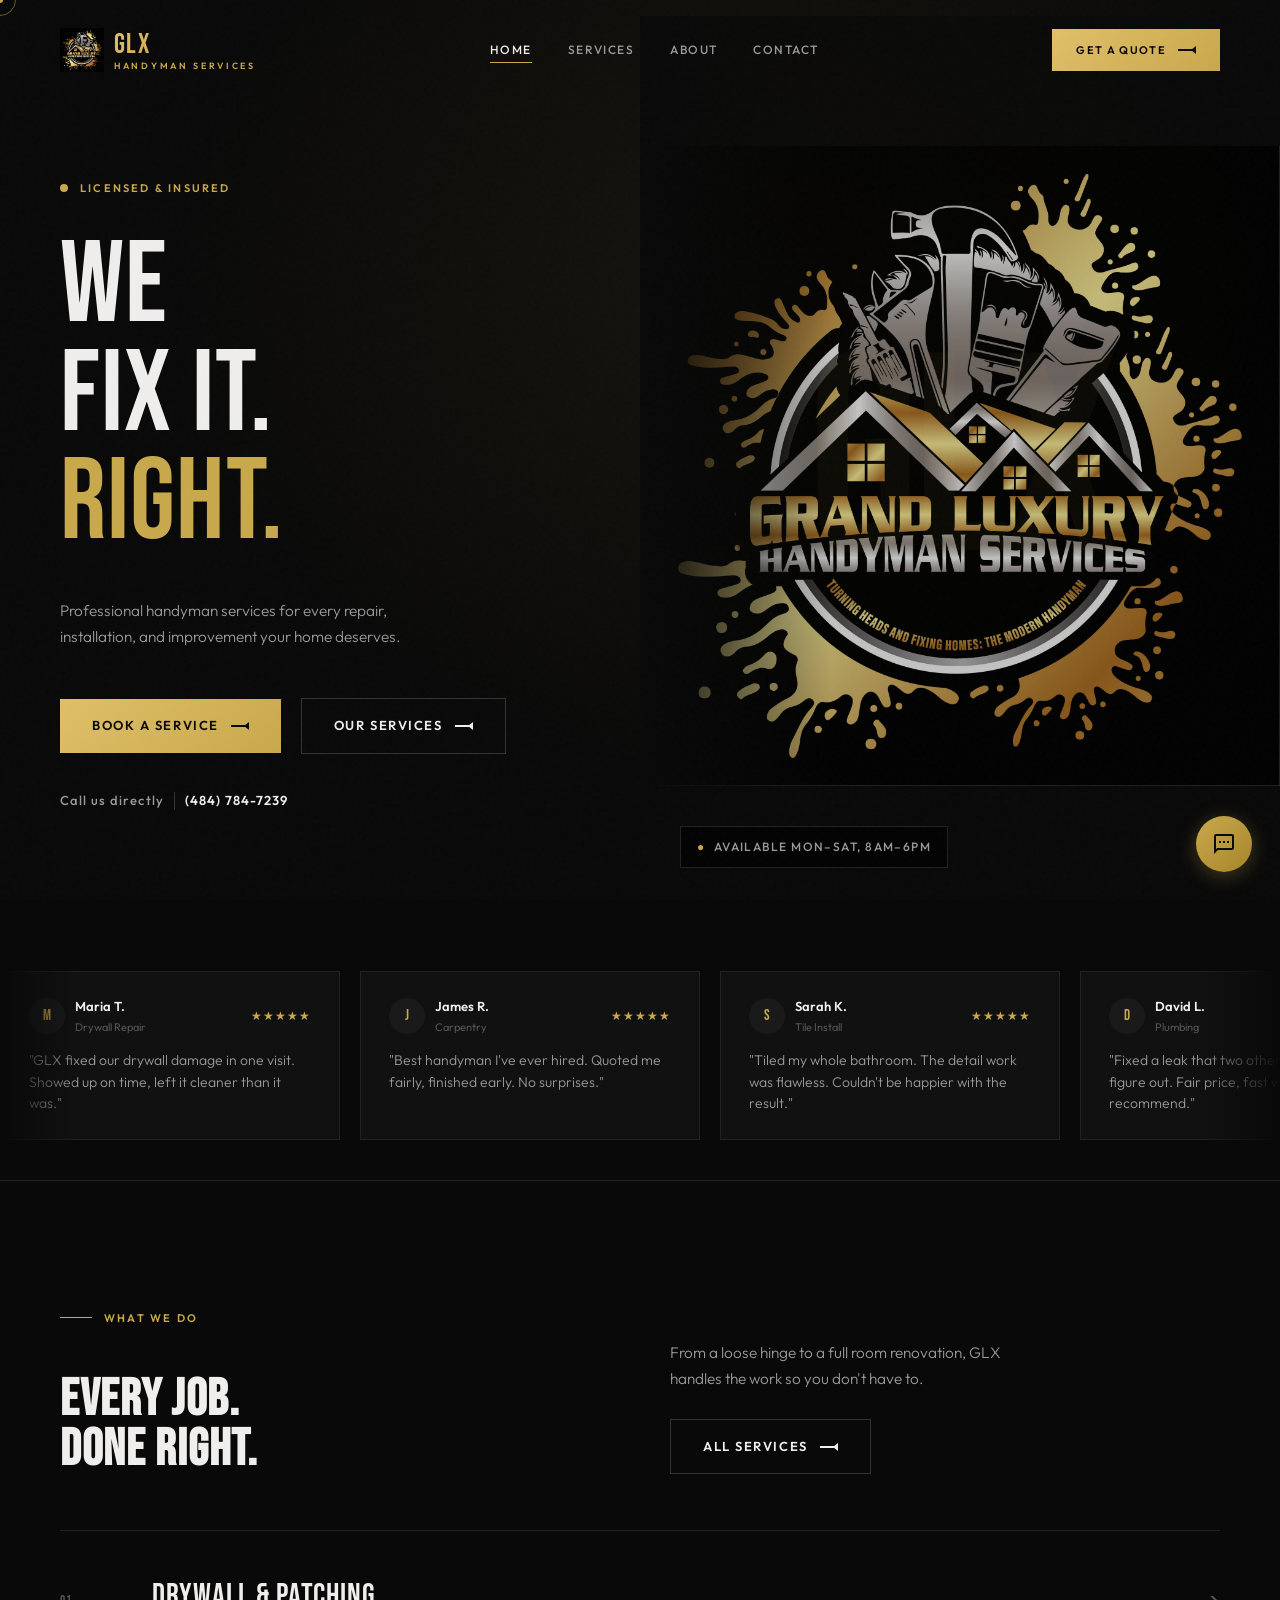
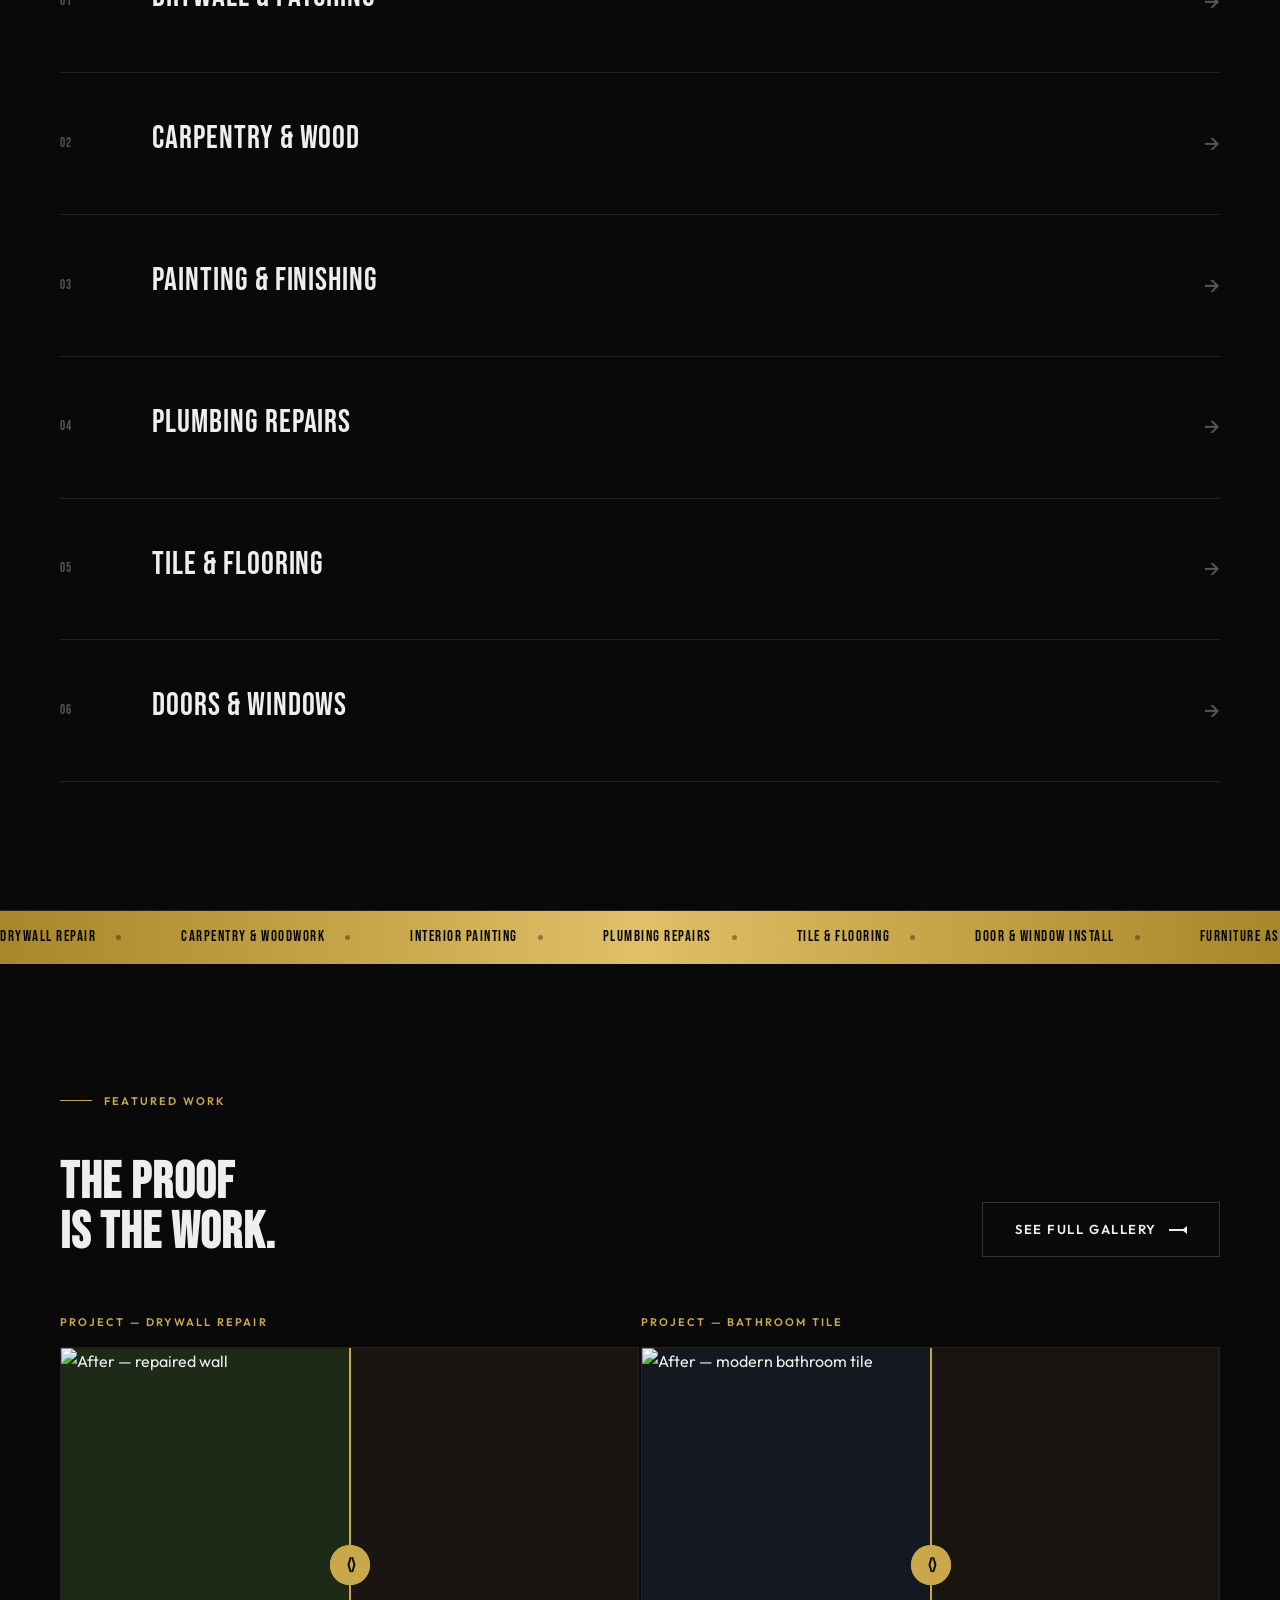
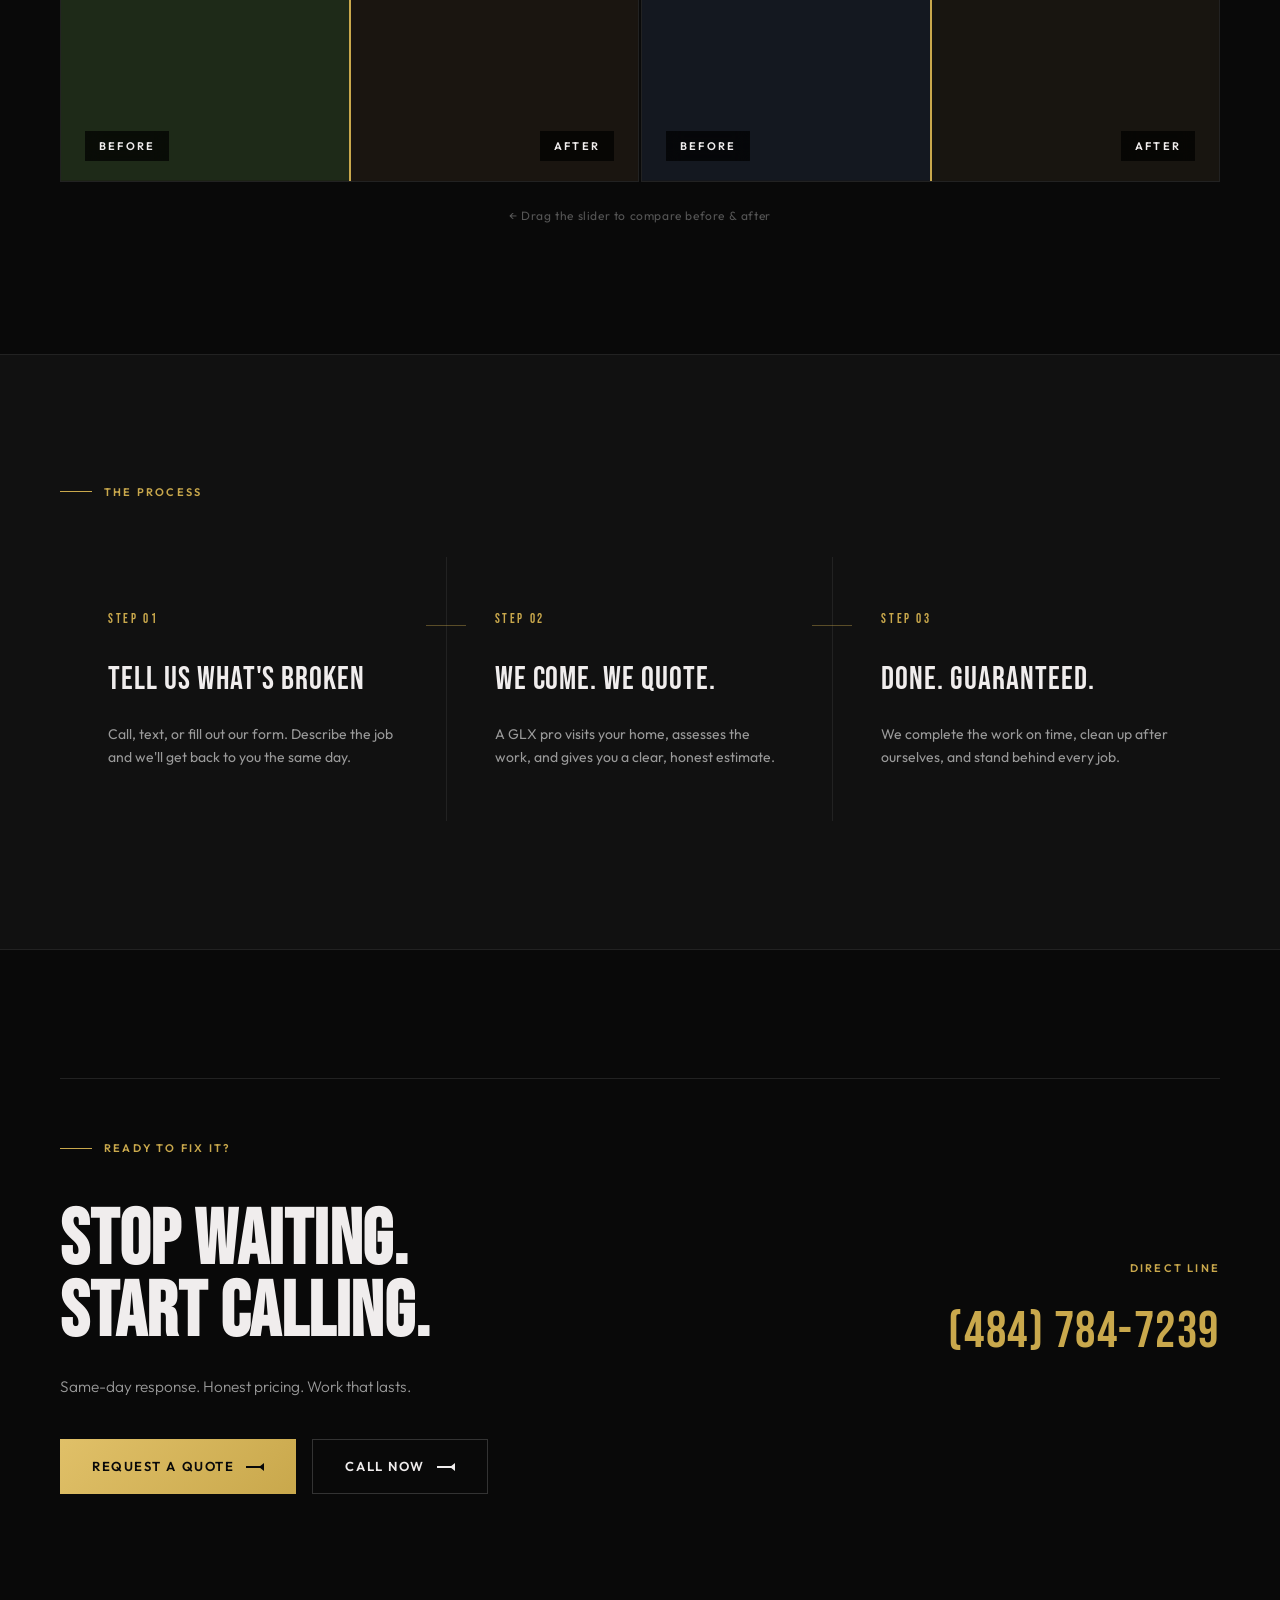
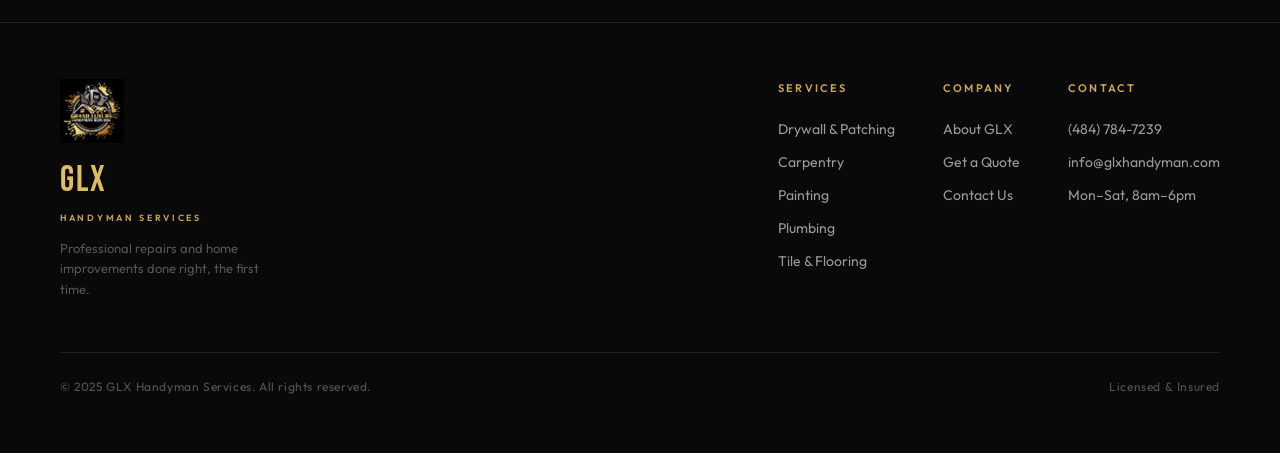
==== index.html @ 7e623fb2 "Initial commit — GLX Handyman website Full static site with homepage, services, about, and contact p" ====
<!DOCTYPE html>
<html lang="en">
<head>
  <meta charset="UTF-8" />
  <meta name="viewport" content="width=device-width, initial-scale=1.0" />
  <title>GLX Handyman — Professional Home Repair Services</title>
  <meta name="description" content="GLX Handyman delivers professional home repair, carpentry, painting, plumbing, and installation services. Trusted, reliable, done right." />
  <link rel="preconnect" href="https://fonts.googleapis.com" />
  <link rel="preconnect" href="https://fonts.gstatic.com" crossorigin />
  <link href="https://fonts.googleapis.com/css2?family=Bebas+Neue&family=Outfit:wght@300;400;500;600&display=swap" rel="stylesheet" />
  <link rel="stylesheet" href="css/styles.css" />

  <style>
    /* ── Hero ─────────────────────────────────────────────── */
    .hero {
      min-height: 100vh;
      display: grid;
      grid-template-columns: 1fr 1fr;
      align-items: center;
      position: relative;
      overflow: hidden;
    }
    .hero::before {
      content: '';
      position: absolute;
      inset: 0;
      background: radial-gradient(ellipse at 60% 30%, rgba(201,168,76,0.07) 0%, transparent 55%);
      pointer-events: none;
    }
    .hero-content {
      padding: clamp(120px, 14vw, 180px) clamp(20px, 5vw, 60px) clamp(80px, 10vw, 120px);
      position: relative;
      z-index: 2;
    }
    .hero-eyebrow {
      display: flex;
      align-items: center;
      gap: 12px;
      margin-bottom: 36px;
      opacity: 0;
      animation: fadeUp 0.7s var(--ease-out) 0.9s forwards;
    }
    .hero-eyebrow-dot {
      width: 8px;
      height: 8px;
      background: var(--accent);
      border-radius: 50%;
      animation: pulse 2s ease infinite;
    }
    @keyframes pulse {
      0%, 100% { box-shadow: 0 0 0 0 rgba(201,168,76,0.45); }
      50% { box-shadow: 0 0 0 8px rgba(201,168,76,0); }
    }
    .hero-headline {
      overflow: hidden;
      margin-bottom: 0;
    }
    .hero-line {
      display: block;
      transform: translateY(100%);
      opacity: 0;
      animation: slideUp 0.8s var(--ease-out) forwards;
    }
    .hero-line:nth-child(1) { animation-delay: 0.3s; }
    .hero-line:nth-child(2) { animation-delay: 0.5s; }
    .hero-line:nth-child(3) { animation-delay: 0.65s; color: var(--accent); }
    @keyframes slideUp {
      to { transform: translateY(0); opacity: 1; }
    }
    .hero-sub {
      margin-top: 40px;
      font-size: clamp(15px, 1.2vw, 18px);
      font-weight: 300;
      color: var(--text-dim);
      max-width: 400px;
      line-height: 1.7;
      opacity: 0;
      animation: fadeUp 0.7s var(--ease-out) 1.0s forwards;
    }
    .hero-actions {
      display: flex;
      align-items: center;
      gap: 20px;
      margin-top: 48px;
      flex-wrap: wrap;
      opacity: 0;
      animation: fadeUp 0.7s var(--ease-out) 1.15s forwards;
    }
    .hero-phone {
      display: flex;
      align-items: center;
      gap: 10px;
      font-size: 13px;
      font-weight: 500;
      letter-spacing: 0.08em;
      color: var(--text-dim);
      margin-top: 36px;
      opacity: 0;
      animation: fadeUp 0.7s var(--ease-out) 1.3s forwards;
    }
    .hero-phone-dot {
      width: 1px;
      height: 18px;
      background: var(--border-light);
    }
    .hero-phone a {
      color: var(--text);
      font-weight: 600;
      transition: color var(--dur);
    }
    .hero-phone a:hover { color: var(--accent); }

    .hero-visual {
      height: 100vh;
      position: relative;
      overflow: hidden;
    }
    .hero-visual-bg {
      position: absolute;
      inset: 0;
      background: var(--surface);
    }
    /* Replace this with actual hero image */
    .hero-img-placeholder {
      width: 100%;
      height: 100%;
      background: linear-gradient(160deg, var(--surface) 0%, #1e1a17 100%);
      display: flex;
      align-items: flex-end;
      justify-content: flex-start;
      padding: 48px;
    }
    .hero-img {
      width: 100%;
      height: 100%;
      object-fit: cover;
      opacity: 0.75;
    }
    .hero-visual-overlay {
      position: absolute;
      inset: 0;
      background: linear-gradient(to right, var(--black) 0%, transparent 30%);
      pointer-events: none;
    }
    .hero-visual-caption {
      position: absolute;
      bottom: 48px;
      left: 40px;
      right: 40px;
      opacity: 0;
      animation: fadeUp 0.7s var(--ease-out) 1.4s forwards;
    }
    .hero-visual-tag {
      display: inline-flex;
      align-items: center;
      gap: 8px;
      background: rgba(0,0,0,0.6);
      backdrop-filter: blur(12px);
      border: 1px solid var(--border);
      padding: 10px 16px;
      font-size: 12px;
      font-weight: 500;
      letter-spacing: 0.12em;
      text-transform: uppercase;
      color: var(--text-dim);
    }
    .hero-big-num {
      position: absolute;
      top: 50%;
      left: 50%;
      transform: translate(-50%, -50%);
      font-family: var(--font-display);
      font-size: clamp(180px, 22vw, 320px);
      color: rgba(201,168,76,0.04);
      letter-spacing: -0.02em;
      pointer-events: none;
      white-space: nowrap;
    }

    @keyframes fadeUp {
      from { opacity: 0; transform: translateY(16px); }
      to   { opacity: 1; transform: translateY(0); }
    }

    /* ── Featured Work Section ────────────────────────────── */
    .featured-work {
      padding: var(--section-pad) 0;
      border-bottom: 1px solid var(--border);
    }
    .featured-header {
      display: grid;
      grid-template-columns: 1fr auto;
      align-items: end;
      margin-bottom: 56px;
    }
    .ba-wrapper {
      display: grid;
      grid-template-columns: 1fr 1fr;
      gap: 2px;
    }
    .ba-container {
      position: relative;
    }
    .ba-slider {
      width: 100%;
      aspect-ratio: 4/3;
      position: relative;
    }
    .ba-before, .ba-after {
      position: absolute;
      inset: 0;
      background-size: cover;
      background-position: center;
    }
    /* Placeholder colors for before/after */
    .ba-before { background-color: #1a1510; }
    .ba-after  { background-color: #1e2018; }
    .ba-before-img, .ba-after-img {
      width: 100%; height: 100%;
      object-fit: cover;
    }

    /* ── Services Preview ─────────────────────────────────── */
    .services-preview {
      padding: var(--section-pad) 0;
      border-bottom: 1px solid var(--border);
    }
    .services-header {
      display: grid;
      grid-template-columns: 1fr 1fr;
      gap: 60px;
      align-items: end;
      margin-bottom: 56px;
    }
    .service-desc {
      max-height: 0;
      overflow: hidden;
      opacity: 0;
      transition: max-height 0.4s var(--ease), opacity 0.3s var(--ease);
      font-size: 13px;
      color: var(--text-muted);
      line-height: 1.6;
      padding-top: 8px;
    }

    /* ── Testimonials ─────────────────────────────────────── */
    .testimonials {
      padding: var(--section-pad) 0;
      border-bottom: 1px solid var(--border);
    }
    .testimonials-grid {
      display: grid;
      grid-template-columns: repeat(3, 1fr);
      gap: 2px;
    }

    /* ── CTA Band ─────────────────────────────────────────── */
    .cta-section {
      padding: var(--section-pad) 0;
    }
    .cta-inner {
      display: grid;
      grid-template-columns: 1fr auto;
      align-items: center;
      gap: 60px;
    }
    .cta-phone {
      font-family: var(--font-display);
      font-size: clamp(28px, 4vw, 52px);
      color: var(--accent);
      letter-spacing: 0.03em;
      transition: color var(--dur);
    }
    .cta-phone:hover { color: var(--text); }

    /* ── How It Works ─────────────────────────────────────── */
    .how-it-works {
      padding: var(--section-pad) 0;
      border-bottom: 1px solid var(--border);
      background: var(--surface);
    }
    .hiw-grid {
      display: grid;
      grid-template-columns: repeat(3, 1fr);
      gap: 0;
    }
    .hiw-step {
      padding: 52px 48px;
      border-right: 1px solid var(--border);
      position: relative;
    }
    .hiw-step:last-child { border-right: none; }
    .hiw-num {
      font-family: var(--font-display);
      font-size: 13px;
      letter-spacing: 0.2em;
      color: var(--accent);
      margin-bottom: 24px;
    }
    .hiw-title {
      font-family: var(--font-display);
      font-size: clamp(22px, 2.5vw, 32px);
      color: var(--text);
      letter-spacing: 0.03em;
      margin-bottom: 16px;
    }
    .hiw-text {
      font-size: 14px;
      color: var(--text-dim);
      line-height: 1.65;
    }
    .hiw-connector {
      position: absolute;
      top: 68px;
      right: -20px;
      width: 40px;
      height: 1px;
      background: var(--accent);
      opacity: 0.4;
      z-index: 2;
    }
    .hiw-step:last-child .hiw-connector { display: none; }

    @media (max-width: 1024px) {
      .hero { grid-template-columns: 1fr; min-height: auto; }
      .hero-visual { height: 50vw; min-height: 300px; }
      .hero-content { padding-bottom: 60px; }
      .ba-wrapper { grid-template-columns: 1fr; }
      .services-header { grid-template-columns: 1fr; gap: 24px; }
      .testimonials-grid { grid-template-columns: 1fr; }
      .cta-inner { grid-template-columns: 1fr; gap: 32px; }
      .hiw-grid { grid-template-columns: 1fr; }
      .hiw-step { border-right: none; border-bottom: 1px solid var(--border); }
      .hiw-step:last-child { border-bottom: none; }
      .hiw-connector { display: none; }
      .featured-header { grid-template-columns: 1fr; gap: 24px; }
    }

    @media (max-width: 768px) {
      /* ── Mobile Hero — Full Redesign ── */
      .hero {
        grid-template-columns: 1fr;
        min-height: 100vh;
        min-height: 100svh;
        position: relative;
      }
      .hero-visual {
        position: absolute;
        inset: 0;
        height: 100%;
        z-index: 0;
        opacity: 0.15;
      }
      .hero-visual-overlay {
        background: linear-gradient(to bottom, rgba(9,9,9,0.6) 0%, rgba(9,9,9,0.85) 60%, var(--black) 100%);
      }
      .hero-visual-caption { display: none; }
      .hero-big-num { display: none; }

      .hero-content {
        position: relative;
        z-index: 2;
        padding: 100px 24px 48px;
        display: flex;
        flex-direction: column;
        justify-content: center;
        min-height: 100vh;
        min-height: 100svh;
        text-align: center;
        align-items: center;
      }
      .hero-eyebrow { justify-content: center; margin-bottom: 24px; }
      .hero-headline { margin-bottom: 0; text-align: center; }
      .hero-line {
        display: block;
        text-align: center;
      }
      .hero-sub {
        margin-top: 24px;
        text-align: center;
        max-width: 320px;
        font-size: 15px;
        line-height: 1.65;
      }
      .hero-actions {
        margin-top: 32px;
        justify-content: center;
        gap: 12px;
      }
      .hero-actions .btn {
        padding: 14px 28px;
        font-size: 12px;
      }
      .hero-phone {
        margin-top: 24px;
        justify-content: center;
        font-size: 12px;
      }

      /* ── Mobile Hero Logo Badge ── */
      .mobile-hero-logo {
        display: block;
        width: 80px;
        height: 80px;
        object-fit: contain;
        border-radius: 16px;
        margin-bottom: 28px;
        opacity: 0;
        animation: mobileScaleIn 0.6s var(--ease-out) 0.2s forwards, floatBadge 4s ease-in-out 1.5s infinite;
        box-shadow: 0 8px 32px rgba(201,168,76,0.2);
        border: 1px solid rgba(201,168,76,0.15);
      }

      /* ── Mobile Scroll Indicator ── */
      .mobile-scroll-hint {
        display: flex;
        flex-direction: column;
        align-items: center;
        gap: 8px;
        margin-top: auto;
        padding-top: 32px;
        opacity: 0;
        animation: mobileFadeIn 0.8s var(--ease-out) 2s forwards;
      }
      .mobile-scroll-hint span {
        font-size: 9px;
        letter-spacing: 0.2em;
        text-transform: uppercase;
        color: var(--text-muted);
      }
      .mobile-scroll-arrow {
        width: 1px;
        height: 24px;
        background: linear-gradient(to bottom, var(--accent), transparent);
        animation: scrollPulse 2s ease-in-out infinite;
      }
      @keyframes scrollPulse {
        0%, 100% { opacity: 0.4; transform: scaleY(1); }
        50%      { opacity: 1; transform: scaleY(1.3); }
      }

      /* ── Ticker ── */
      .ticker-wrap { padding: 10px 0; }
      .ticker-item { font-size: 12px; padding-right: 32px; }

      /* ── Services Preview ── */
      .services-header { gap: 16px; }

      /* ── How It Works ── */
      .hiw-step { padding: 32px 24px; }
      .hiw-title { font-size: clamp(20px, 5vw, 26px); }
      .hiw-text { font-size: 13px; }

      /* ── Before/After ── */
      .ba-wrapper { gap: 20px; }
      .ba-label { font-size: 9px; padding: 4px 10px; }

      /* ── Testimonials ── */
      .testimonials-grid { gap: 12px; }

      /* ── CTA ── */
      .cta-phone { font-size: clamp(24px, 6vw, 36px); }

      /* ── Featured Header ── */
      .featured-header { gap: 16px; margin-bottom: 32px; }
    }

    @media (max-width: 480px) {
      .hero-content { padding: 90px 20px 40px; }
      .hero-actions {
        flex-direction: column;
        width: 100%;
        max-width: 280px;
      }
      .hero-actions .btn { width: 100%; justify-content: center; }
    }

    /* ── Testimonial Carousel ──────────────────────────────── */
    .testi-carousel {
      padding: 40px 0;
      border-bottom: 1px solid var(--border);
      overflow: hidden;
      position: relative;
    }
    .testi-carousel::before,
    .testi-carousel::after {
      content: '';
      position: absolute;
      top: 0;
      bottom: 0;
      width: 80px;
      z-index: 2;
      pointer-events: none;
    }
    .testi-carousel::before {
      left: 0;
      background: linear-gradient(to right, var(--black), transparent);
    }
    .testi-carousel::after {
      right: 0;
      background: linear-gradient(to left, var(--black), transparent);
    }
    .testi-track {
      display: flex;
      gap: 20px;
      animation: scrollCarousel 35s linear infinite;
      width: max-content;
    }
    .testi-track:hover { animation-play-state: paused; }
    .testi-card {
      flex-shrink: 0;
      width: 340px;
      padding: 24px 28px;
      border: 1px solid var(--border);
      background: var(--surface);
      display: flex;
      flex-direction: column;
      gap: 14px;
      transition: border-color 0.3s;
    }
    .testi-card:hover { border-color: var(--accent); }
    .testi-card-top {
      display: flex;
      align-items: center;
      justify-content: space-between;
    }
    .testi-card-author {
      display: flex;
      align-items: center;
      gap: 10px;
    }
    .testi-card-avatar {
      width: 36px;
      height: 36px;
      border-radius: 50%;
      background: var(--surface-2);
      display: flex;
      align-items: center;
      justify-content: center;
      font-family: var(--font-display);
      font-size: 15px;
      color: var(--accent);
      flex-shrink: 0;
    }
    .testi-card-name {
      font-weight: 600;
      font-size: 13px;
      color: var(--text);
    }
    .testi-card-meta {
      font-size: 11px;
      color: var(--text-muted);
    }
    .testi-card-stars {
      color: var(--accent);
      font-size: 12px;
      letter-spacing: 1px;
    }
    .testi-card-quote {
      font-size: 14px;
      line-height: 1.55;
      color: var(--text-dim);
      font-weight: 300;
    }
    @keyframes scrollCarousel {
      from { transform: translateX(0); }
      to   { transform: translateX(-50%); }
    }

    @media (max-width: 768px) {
      .testi-carousel { padding: 28px 0; }
      .testi-card { width: 280px; padding: 20px; }
      .testi-carousel::before, .testi-carousel::after { width: 40px; }
    }

    /* Hide mobile-only elements on desktop */
    .mobile-hero-logo { display: none; }
    .mobile-scroll-hint { display: none; }
  </style>
</head>
<body>
  <div class="page-veil"></div>
  <div class="cursor-dot"></div>
  <div class="cursor-ring"></div>

  <!-- ── Navigation ──────────────────────────────────────────── -->
  <nav class="nav">
    <div class="container">
      <div class="nav-inner">
        <a href="index.html" class="nav-logo">
          <img src="images/Grand%20Luxury%20Handyman%20Services%20logos-01.JPG" alt="GLX Logo" class="nav-logo-img" />
          <div class="nav-logo-text">
            <span class="nav-logo-main">GLX</span>
            <span class="nav-logo-sub">Handyman Services</span>
          </div>
        </a>
        <div class="nav-links">
          <a href="index.html" class="nav-link">Home</a>
          <a href="services.html" class="nav-link">Services</a>
          <a href="about.html" class="nav-link">About</a>
          <a href="contact.html" class="nav-link">Contact</a>
        </div>
        <a href="contact.html" class="btn btn-primary nav-cta">
          <span>Get a Quote</span>
          <span class="btn-icon"></span>
        </a>
        <button class="nav-mobile-toggle" aria-label="Menu">
          <span></span><span></span><span></span>
        </button>
      </div>
    </div>
  </nav>

  <!-- Mobile Menu -->
  <div class="nav-mobile-menu">
    <a href="index.html" class="nav-link">Home</a>
    <a href="services.html" class="nav-link">Services</a>
    <a href="about.html" class="nav-link">About</a>
    <a href="contact.html" class="nav-link">Contact</a>
    <a href="contact.html" class="btn btn-primary" style="margin-top:20px">Get a Quote</a>
  </div>

  <!-- ── Hero ────────────────────────────────────────────────── -->
  <section class="hero">
    <div class="hero-content">
      <img src="images/Grand%20Luxury%20Handyman%20Services%20logos-01.JPG" alt="GLX Logo" class="mobile-hero-logo" />

      <div class="hero-eyebrow">
        <div class="hero-eyebrow-dot"></div>
        <span class="label">Licensed &amp; Insured</span>
      </div>

      <div class="hero-headline display-xl">
        <span class="hero-line">WE</span>
        <span class="hero-line">FIX IT.</span>
        <span class="hero-line">RIGHT.</span>
      </div>

      <p class="hero-sub">
        Professional handyman services for every repair, installation, and improvement your home deserves.
      </p>

      <div class="hero-actions">
        <a href="contact.html" class="btn btn-primary">
          <span>Book a Service</span>
          <span class="btn-icon"></span>
        </a>
        <a href="services.html" class="btn btn-outline">
          <span>Our Services</span>
          <span class="btn-icon"></span>
        </a>
      </div>

      <div class="hero-phone">
        <span>Call us directly</span>
        <span class="hero-phone-dot"></span>
        <a href="tel:+14847847239">(484) 784-7239</a>
      </div>

      <div class="mobile-scroll-hint">
        <span>Scroll</span>
        <div class="mobile-scroll-arrow"></div>
      </div>
    </div>

    <div class="hero-visual">
      <img src="images/Grand%20Luxury%20Handyman%20Services%20logos-01.JPG" alt="Grand Luxury Handyman Services" class="hero-img" style="object-fit: contain; object-position: center; background: var(--black);" />
      <div class="hero-visual-overlay"></div>
      <div class="hero-big-num">GLX</div>
      <div class="hero-visual-caption">
        <div class="hero-visual-tag">
          <span style="color:var(--accent);">●</span>
          Available Mon–Sat, 8am–6pm
        </div>
      </div>
    </div>
  </section>

  <!-- ── Testimonial Carousel ──────────────────────────────────── -->
  <section class="testi-carousel">
    <div class="testi-track" id="testiTrack">
      <div class="testi-card">
        <div class="testi-card-top">
          <div class="testi-card-author">
            <div class="testi-card-avatar">M</div>
            <div>
              <div class="testi-card-name">Maria T.</div>
              <div class="testi-card-meta">Drywall Repair</div>
            </div>
          </div>
          <div class="testi-card-stars">★★★★★</div>
        </div>
        <p class="testi-card-quote">"GLX fixed our drywall damage in one visit. Showed up on time, left it cleaner than it was."</p>
      </div>
      <div class="testi-card">
        <div class="testi-card-top">
          <div class="testi-card-author">
            <div class="testi-card-avatar">J</div>
            <div>
              <div class="testi-card-name">James R.</div>
              <div class="testi-card-meta">Carpentry</div>
            </div>
          </div>
          <div class="testi-card-stars">★★★★★</div>
        </div>
        <p class="testi-card-quote">"Best handyman I've ever hired. Quoted me fairly, finished early. No surprises."</p>
      </div>
      <div class="testi-card">
        <div class="testi-card-top">
          <div class="testi-card-author">
            <div class="testi-card-avatar">S</div>
            <div>
              <div class="testi-card-name">Sarah K.</div>
              <div class="testi-card-meta">Tile Install</div>
            </div>
          </div>
          <div class="testi-card-stars">★★★★★</div>
        </div>
        <p class="testi-card-quote">"Tiled my whole bathroom. The detail work was flawless. Couldn't be happier with the result."</p>
      </div>
      <div class="testi-card">
        <div class="testi-card-top">
          <div class="testi-card-author">
            <div class="testi-card-avatar">D</div>
            <div>
              <div class="testi-card-name">David L.</div>
              <div class="testi-card-meta">Plumbing</div>
            </div>
          </div>
          <div class="testi-card-stars">★★★★★</div>
        </div>
        <p class="testi-card-quote">"Fixed a leak that two other guys couldn't figure out. Fair price, fast work. Highly recommend."</p>
      </div>
      <div class="testi-card">
        <div class="testi-card-top">
          <div class="testi-card-author">
            <div class="testi-card-avatar">R</div>
            <div>
              <div class="testi-card-name">Rachel W.</div>
              <div class="testi-card-meta">Painting</div>
            </div>
          </div>
          <div class="testi-card-stars">★★★★★</div>
        </div>
        <p class="testi-card-quote">"They painted three rooms in a day. Clean lines, no mess, and the color matching was perfect."</p>
      </div>
      <div class="testi-card">
        <div class="testi-card-top">
          <div class="testi-card-author">
            <div class="testi-card-avatar">K</div>
            <div>
              <div class="testi-card-name">Kevin P.</div>
              <div class="testi-card-meta">Door Install</div>
            </div>
          </div>
          <div class="testi-card-stars">★★★★★</div>
        </div>
        <p class="testi-card-quote">"Replaced all the interior doors in our home. Professional, clean, and done ahead of schedule."</p>
      </div>
    </div>
  </section>

  <!-- ── Services Preview ─────────────────────────────────────── -->
  <section class="services-preview">
    <div class="container">
      <div class="services-header">
        <div class="reveal">
          <div class="section-label">
            <span class="label">What We Do</span>
          </div>
          <h2 class="display-md">Every Job.<br>Done Right.</h2>
        </div>
        <div class="reveal reveal-delay-2">
          <p class="body-md" style="max-width: 360px;">
            From a loose hinge to a full room renovation, GLX handles the work so you don't have to.
          </p>
          <a href="services.html" class="btn btn-outline" style="margin-top: 28px;">
            <span>All Services</span>
            <span class="btn-icon"></span>
          </a>
        </div>
      </div>

      <!-- Service List -->
      <div class="reveal">
        <div class="divider"></div>
        <div class="service-item" data-cursor data-href="services.html#drywall">
          <span class="service-num">01</span>
          <div>
            <div class="service-title">Drywall &amp; Patching</div>
            <div class="service-desc">Holes, cracks, water damage, texture matching — any size, any wall.</div>
          </div>
          <span class="service-arrow">→</span>
        </div>
        <div class="service-item" data-cursor data-href="services.html#carpentry">
          <span class="service-num">02</span>
          <div>
            <div class="service-title">Carpentry &amp; Wood</div>
            <div class="service-desc">Trim, baseboards, shelving, cabinetry, decks, and custom built-ins.</div>
          </div>
          <span class="service-arrow">→</span>
        </div>
        <div class="service-item" data-cursor data-href="services.html#painting">
          <span class="service-num">03</span>
          <div>
            <div class="service-title">Painting &amp; Finishing</div>
            <div class="service-desc">Interior and exterior. Walls, ceilings, trim — clean lines, no mess.</div>
          </div>
          <span class="service-arrow">→</span>
        </div>
        <div class="service-item" data-cursor data-href="services.html#plumbing">
          <span class="service-num">04</span>
          <div>
            <div class="service-title">Plumbing Repairs</div>
            <div class="service-desc">Leaks, fixture replacement, faucets, toilets, and shutoffs.</div>
          </div>
          <span class="service-arrow">→</span>
        </div>
        <div class="service-item" data-cursor data-href="services.html#tile">
          <span class="service-num">05</span>
          <div>
            <div class="service-title">Tile &amp; Flooring</div>
            <div class="service-desc">Bathroom tile, backsplashes, floor repairs, grout, and sealing.</div>
          </div>
          <span class="service-arrow">→</span>
        </div>
        <div class="service-item" data-cursor data-href="services.html#doors">
          <span class="service-num">06</span>
          <div>
            <div class="service-title">Doors &amp; Windows</div>
            <div class="service-desc">Install, replace, adjust, or repair — inside or out.</div>
          </div>
          <span class="service-arrow">→</span>
        </div>
      </div>
    </div>
  </section>

  <!-- ── Ticker ───────────────────────────────────────────────── -->
  <div class="ticker-wrap">
    <div class="ticker-track">
      <div class="ticker-item">Drywall Repair <span class="ticker-dot"></span></div>
      <div class="ticker-item">Carpentry &amp; Woodwork <span class="ticker-dot"></span></div>
      <div class="ticker-item">Interior Painting <span class="ticker-dot"></span></div>
      <div class="ticker-item">Plumbing Repairs <span class="ticker-dot"></span></div>
      <div class="ticker-item">Tile &amp; Flooring <span class="ticker-dot"></span></div>
      <div class="ticker-item">Door &amp; Window Install <span class="ticker-dot"></span></div>
      <div class="ticker-item">Furniture Assembly <span class="ticker-dot"></span></div>
      <div class="ticker-item">General Maintenance <span class="ticker-dot"></span></div>
    </div>
  </div>

  <!-- ── Before/After Work ────────────────────────────────────── -->
  <section class="featured-work">
    <div class="container">
      <div class="featured-header">
        <div class="reveal">
          <div class="section-label">
            <span class="label">Featured Work</span>
          </div>
          <h2 class="display-md">The Proof<br>Is the Work.</h2>
        </div>
        <div class="reveal reveal-delay-2">
          <a href="services.html" class="btn btn-outline">
            <span>See Full Gallery</span>
            <span class="btn-icon"></span>
          </a>
        </div>
      </div>

      <div class="ba-wrapper reveal">
        <!-- Before/After Slider 1 -->
        <div class="ba-container">
          <p class="label" style="margin-bottom: 16px;">Project — Drywall Repair</p>
          <div class="ba-slider" style="aspect-ratio: 4/3;">
            <!-- REPLACE: Set background-image on .ba-before and .ba-after to your real before/after photos -->
            <div class="ba-before" style="background:#1a1510;">
              <img class="ba-before-img" src="https://images.unsplash.com/photo-1523413363574-c30aa1c2a516?auto=format&fit=crop&w=800&q=80" alt="Before — damaged drywall" />
            </div>
            <div class="ba-after" style="background:#1e2a18;">
              <img class="ba-after-img" src="https://images.unsplash.com/photo-1560448204-e02f11c3d0e2?auto=format&fit=crop&w=800&q=80" alt="After — repaired wall" />
            </div>
            <div class="ba-handle">
              <div style="position:absolute;top:50%;left:50%;transform:translate(-50%,-50%);width:40px;height:40px;background:var(--accent);border-radius:50%;display:flex;align-items:center;justify-content:center;">
                <span style="color:var(--black);font-size:16px;font-weight:600;letter-spacing:-2px;">⟨⟩</span>
              </div>
            </div>
            <div class="ba-labels">
              <span class="ba-label">Before</span>
              <span class="ba-label">After</span>
            </div>
          </div>
        </div>

        <!-- Before/After Slider 2 -->
        <div class="ba-container">
          <p class="label" style="margin-bottom: 16px;">Project — Bathroom Tile</p>
          <div class="ba-slider" style="aspect-ratio: 4/3;">
            <div class="ba-before" style="background:#181510;">
              <img class="ba-before-img" src="https://images.unsplash.com/photo-1552321554-5fefe8c9ef14?auto=format&fit=crop&w=800&q=80" alt="Before — old bathroom tile" />
            </div>
            <div class="ba-after" style="background:#141820;">
              <img class="ba-after-img" src="https://images.unsplash.com/photo-1620626011761-996317b8d101?auto=format&fit=crop&w=800&q=80" alt="After — modern bathroom tile" />
            </div>
            <div class="ba-handle">
              <div style="position:absolute;top:50%;left:50%;transform:translate(-50%,-50%);width:40px;height:40px;background:var(--accent);border-radius:50%;display:flex;align-items:center;justify-content:center;">
                <span style="color:var(--black);font-size:16px;font-weight:600;letter-spacing:-2px;">⟨⟩</span>
              </div>
            </div>
            <div class="ba-labels">
              <span class="ba-label">Before</span>
              <span class="ba-label">After</span>
            </div>
          </div>
        </div>
      </div>

      <p style="font-size:12px; color:var(--text-muted); text-align:center; margin-top:24px; letter-spacing:0.05em;">
        ← Drag the slider to compare before &amp; after
      </p>
    </div>
  </section>

  <!-- ── How It Works ─────────────────────────────────────────── -->
  <section class="how-it-works">
    <div class="container">
      <div class="section-label reveal" style="margin-bottom: 56px;">
        <span class="label">The Process</span>
      </div>
      <div class="hiw-grid">
        <div class="hiw-step reveal">
          <div class="hiw-num">STEP 01</div>
          <div class="hiw-title">Tell Us What's Broken</div>
          <p class="hiw-text">Call, text, or fill out our form. Describe the job and we'll get back to you the same day.</p>
          <div class="hiw-connector"></div>
        </div>
        <div class="hiw-step reveal reveal-delay-2">
          <div class="hiw-num">STEP 02</div>
          <div class="hiw-title">We Come. We Quote.</div>
          <p class="hiw-text">A GLX pro visits your home, assesses the work, and gives you a clear, honest estimate.</p>
          <div class="hiw-connector"></div>
        </div>
        <div class="hiw-step reveal reveal-delay-4">
          <div class="hiw-num">STEP 03</div>
          <div class="hiw-title">Done. Guaranteed.</div>
          <p class="hiw-text">We complete the work on time, clean up after ourselves, and stand behind every job.</p>
        </div>
      </div>
    </div>
  </section>

  <!-- ── CTA ──────────────────────────────────────────────────── -->
  <section class="cta-section">
    <div class="container">
      <div class="divider" style="margin-bottom: 60px;"></div>
      <div class="cta-inner">
        <div class="reveal">
          <div class="section-label">
            <span class="label">Ready to Fix It?</span>
          </div>
          <h2 class="display-lg" style="max-width: 600px;">Stop Waiting.<br>Start Calling.</h2>
          <p class="body-md" style="margin-top: 24px; max-width: 400px;">
            Same-day response. Honest pricing. Work that lasts.
          </p>
          <div style="display:flex; gap:16px; margin-top:40px; flex-wrap:wrap;">
            <a href="contact.html" class="btn btn-primary">
              <span>Request a Quote</span>
              <span class="btn-icon"></span>
            </a>
            <a href="tel:+14847847239" class="btn btn-outline">
              <span>Call Now</span>
              <span class="btn-icon"></span>
            </a>
          </div>
        </div>
        <div class="reveal reveal-delay-3" style="text-align:right;">
          <div class="label" style="margin-bottom: 12px;">Direct Line</div>
          <a href="tel:+14847847239" class="cta-phone">(484) 784-7239</a>
        </div>
      </div>
    </div>
  </section>

  <!-- ── Footer ────────────────────────────────────────────────── -->
  <footer>
    <div class="container">
      <div class="footer-grid">
        <div>
          <img src="images/Grand%20Luxury%20Handyman%20Services%20logos-01.JPG" alt="GLX Logo" class="footer-logo-img" />
          <div class="footer-logo-main">GLX</div>
          <div class="footer-logo-sub">Handyman Services</div>
          <p class="footer-tagline">
            Professional repairs and home improvements done right, the first time.
          </p>
        </div>
        <div>
          <div class="footer-col-title">Services</div>
          <div class="footer-links">
            <a href="services.html#drywall" class="footer-link">Drywall &amp; Patching</a>
            <a href="services.html#carpentry" class="footer-link">Carpentry</a>
            <a href="services.html#painting" class="footer-link">Painting</a>
            <a href="services.html#plumbing" class="footer-link">Plumbing</a>
            <a href="services.html#tile" class="footer-link">Tile &amp; Flooring</a>
          </div>
        </div>
        <div>
          <div class="footer-col-title">Company</div>
          <div class="footer-links">
            <a href="about.html" class="footer-link">About GLX</a>
            <a href="contact.html" class="footer-link">Get a Quote</a>
            <a href="contact.html" class="footer-link">Contact Us</a>
          </div>
        </div>
        <div>
          <div class="footer-col-title">Contact</div>
          <div class="footer-links">
            <a href="tel:+14847847239" class="footer-link">(484) 784-7239</a>
            <a href="mailto:info@glxhandyman.com" class="footer-link">info@glxhandyman.com</a>
            <span class="footer-link" style="cursor:default;">Mon–Sat, 8am–6pm</span>
          </div>
        </div>
      </div>
      <div class="footer-bottom">
        <span class="footer-copy">© 2025 GLX Handyman Services. All rights reserved.</span>
        <span class="footer-copy">Licensed &amp; Insured</span>
      </div>
    </div>
  </footer>

  <!-- ── Chatbot Widget ──────────────────────────────────────── -->
  <button class="chatbot-toggle" aria-label="Chat with us">
    <svg class="chat-open" viewBox="0 0 24 24"><path d="M20 2H4c-1.1 0-2 .9-2 2v18l4-4h14c1.1 0 2-.9 2-2V4c0-1.1-.9-2-2-2zm0 14H5.2L4 17.2V4h16v12z"/><path d="M7 9h2v2H7zm4 0h2v2h-2zm4 0h2v2h-2z"/></svg>
    <svg class="chat-close" viewBox="0 0 24 24"><path d="M19 6.41L17.59 5 12 10.59 6.41 5 5 6.41 10.59 12 5 17.59 6.41 19 12 13.41 17.59 19 19 17.59 13.41 12z"/></svg>
  </button>
  <div class="chatbot-window">
    <div class="chatbot-header">
      <div class="chatbot-header-dot"></div>
      <div>
        <div class="chatbot-header-text">GLX Handyman</div>
        <div class="chatbot-header-sub">Usually replies instantly</div>
      </div>
    </div>
    <div class="chatbot-messages" id="chatMessages">
      <div class="chat-msg bot">Hey there! I'm the GLX assistant. How can I help you today?</div>
    </div>
    <div class="chatbot-quick-replies" id="chatQuickReplies">
      <button class="chatbot-quick-btn" data-msg="I need a quote">Get a Quote</button>
      <button class="chatbot-quick-btn" data-msg="What services do you offer?">Services</button>
      <button class="chatbot-quick-btn" data-msg="What are your hours?">Hours</button>
      <button class="chatbot-quick-btn" data-msg="How do I contact you?">Contact Info</button>
    </div>
    <div class="chatbot-input-row">
      <input class="chatbot-input" id="chatInput" type="text" placeholder="Type a message..." />
      <button class="chatbot-send" id="chatSend" aria-label="Send">
        <svg viewBox="0 0 24 24"><path d="M2.01 21L23 12 2.01 3 2 10l15 2-15 2z"/></svg>
      </button>
    </div>
  </div>

  <script src="js/main.js"></script>
</body>
</html>
---- css/styles.css ----
/* ============================================================
   GLX HANDYMAN — Global Styles
   Direction: Bold Challenger × Industrial Craft
   ============================================================ */

@import url('https://fonts.googleapis.com/css2?family=Bebas+Neue&family=Outfit:wght@300;400;500;600&display=swap');

/* ── Variables ─────────────────────────────────────────────── */
:root {
  --black:        #090909;
  --surface:      #111111;
  --surface-2:    #1A1A1A;
  --accent:       #C9A84C;
  --accent-bright:#E0C068;
  --accent-dim:   rgba(201,168,76,0.12);
  --accent-glow:  rgba(201,168,76,0.25);
  --silver:       #A8A8A8;
  --silver-dim:   #6B6B6B;
  --text:         #F0EDED;
  --text-dim:     #9A9A9A;
  --text-muted:   #555555;
  --border:       #222222;
  --border-light: #333333;
  --white:        #FAFAFA;

  --font-display: 'Bebas Neue', sans-serif;
  --font-body:    'Outfit', sans-serif;

  --section-pad: clamp(80px, 10vw, 140px);
  --container:   1300px;
  --gap:         clamp(16px, 2.5vw, 36px);

  --ease:        cubic-bezier(0.25, 0.1, 0.25, 1);
  --ease-out:    cubic-bezier(0.0, 0.0, 0.2, 1);
  --spring:      cubic-bezier(0.34, 1.56, 0.64, 1);
  --dur:         0.45s;
}

/* ── Reset ─────────────────────────────────────────────────── */
*, *::before, *::after { box-sizing: border-box; margin: 0; padding: 0; }
html { scroll-behavior: smooth; font-size: 16px; }
body {
  background: var(--black);
  color: var(--text);
  font-family: var(--font-body);
  font-weight: 400;
  line-height: 1.65;
  overflow-x: hidden;
  -webkit-font-smoothing: antialiased;
}
img { display: block; max-width: 100%; }
a { color: inherit; text-decoration: none; }
button { border: none; background: none; cursor: pointer; font-family: inherit; }
ul { list-style: none; }

/* ── Page Load Veil ────────────────────────────────────────── */
.page-veil {
  position: fixed;
  inset: 0;
  background: var(--black);
  z-index: 9999;
  transform-origin: top;
  animation: veilLift 0.8s var(--ease-out) 0.15s forwards;
}
@keyframes veilLift {
  to { transform: scaleY(0); }
}

/* ── Noise Overlay ─────────────────────────────────────────── */
body::after {
  content: '';
  position: fixed;
  inset: 0;
  background-image: url("data:image/svg+xml,%3Csvg viewBox='0 0 256 256' xmlns='http://www.w3.org/2000/svg'%3E%3Cfilter id='noise'%3E%3CfeTurbulence type='fractalNoise' baseFrequency='0.9' numOctaves='4' stitchTiles='stitch'/%3E%3C/filter%3E%3Crect width='100%25' height='100%25' filter='url(%23noise)' opacity='0.04'/%3E%3C/svg%3E");
  pointer-events: none;
  z-index: 9998;
  opacity: 0.55;
}

/* ── Custom Cursor ─────────────────────────────────────────── */
.cursor-dot, .cursor-ring {
  position: fixed;
  border-radius: 50%;
  pointer-events: none;
  z-index: 10000;
  transform: translate(-50%, -50%);
  transition: opacity 0.3s;
}
.cursor-dot {
  width: 6px;
  height: 6px;
  background: var(--accent);
  transition: transform 0.1s var(--ease), opacity 0.3s;
}
.cursor-ring {
  width: 32px;
  height: 32px;
  border: 1.5px solid rgba(201, 168, 76, 0.5);
  transition: transform 0.18s var(--ease), width 0.3s var(--spring), height 0.3s var(--spring), opacity 0.3s;
}
@media (hover: none) {
  .cursor-dot, .cursor-ring { display: none; }
}

/* ── Container ─────────────────────────────────────────────── */
.container {
  width: min(var(--container), 100%);
  margin-inline: auto;
  padding-inline: clamp(20px, 5vw, 60px);
}

/* ── Typography ────────────────────────────────────────────── */
.display-xl {
  font-family: var(--font-display);
  font-size: clamp(56px, 9vw, 130px);
  line-height: 0.94;
  letter-spacing: 0.01em;
  color: var(--text);
}
.display-lg {
  font-family: var(--font-display);
  font-size: clamp(42px, 6vw, 88px);
  line-height: 0.94;
  letter-spacing: 0.01em;
}
.display-md {
  font-family: var(--font-display);
  font-size: clamp(30px, 4vw, 56px);
  line-height: 0.97;
  letter-spacing: 0.02em;
}
.display-sm {
  font-family: var(--font-display);
  font-size: clamp(22px, 3vw, 40px);
  line-height: 1;
  letter-spacing: 0.02em;
}
.label {
  font-family: var(--font-body);
  font-size: 11px;
  font-weight: 600;
  letter-spacing: 0.2em;
  text-transform: uppercase;
  color: var(--accent);
}
.body-lg { font-size: clamp(17px, 1.5vw, 20px); font-weight: 300; line-height: 1.7; color: var(--text-dim); }
.body-md { font-size: clamp(15px, 1.2vw, 17px); font-weight: 300; line-height: 1.65; color: var(--text-dim); }

/* ── Buttons ───────────────────────────────────────────────── */
.btn {
  display: inline-flex;
  align-items: center;
  gap: 12px;
  font-family: var(--font-body);
  font-size: 13px;
  font-weight: 600;
  letter-spacing: 0.12em;
  text-transform: uppercase;
  padding: 16px 32px;
  transition: all var(--dur) var(--ease);
  position: relative;
  overflow: hidden;
}
.btn::before {
  content: '';
  position: absolute;
  inset: 0;
  transform: translateX(-101%);
  transition: transform 0.35s var(--ease-out);
}
.btn:hover::before { transform: translateX(0); }
.btn:hover { gap: 18px; }

.btn-primary {
  background: linear-gradient(135deg, var(--accent-bright) 0%, var(--accent) 100%);
  color: var(--black);
}
.btn-primary::before { background: var(--white); }
.btn-primary:hover { color: var(--black); }

.btn-outline {
  border: 1px solid var(--border-light);
  color: var(--text);
}
.btn-outline::before { background: var(--accent); }
.btn-outline:hover { border-color: var(--accent); color: var(--black); }

.btn-icon {
  width: 18px;
  height: 2px;
  background: currentColor;
  position: relative;
  flex-shrink: 0;
}
.btn-icon::after {
  content: '';
  position: absolute;
  right: 0;
  top: 50%;
  transform: translateY(-50%);
  border-right: 5px solid currentColor;
  border-top: 4px solid transparent;
  border-bottom: 4px solid transparent;
  width: 0; height: 0;
  border-left: none;
}

/* ── Navigation ────────────────────────────────────────────── */
.nav {
  position: fixed;
  top: 0;
  left: 0;
  right: 0;
  z-index: 1000;
  padding: 28px 0;
  transition: padding var(--dur) var(--ease), background var(--dur) var(--ease), border-color var(--dur) var(--ease);
  border-bottom: 1px solid transparent;
}
.nav.scrolled {
  background: rgba(9,9,9,0.96);
  backdrop-filter: blur(16px);
  padding: 16px 0;
  border-bottom-color: var(--border);
}
.nav-inner {
  display: flex;
  align-items: center;
  justify-content: space-between;
  gap: 32px;
}
.nav-logo {
  display: flex;
  align-items: center;
  gap: 10px;
  line-height: 1;
}
.nav-logo-img {
  width: 44px;
  height: 44px;
  object-fit: contain;
  flex-shrink: 0;
}
.nav-logo-text {
  display: flex;
  flex-direction: column;
}
.nav-logo-main {
  font-family: var(--font-display);
  font-size: 28px;
  letter-spacing: 0.05em;
  color: var(--text);
}
.nav-logo-sub {
  font-size: 9px;
  font-weight: 600;
  letter-spacing: 0.3em;
  text-transform: uppercase;
  color: var(--accent);
  margin-top: 2px;
}
.nav-links {
  display: flex;
  align-items: center;
  gap: 36px;
}
.nav-link {
  font-size: 12px;
  font-weight: 500;
  letter-spacing: 0.12em;
  text-transform: uppercase;
  color: var(--text-dim);
  position: relative;
  transition: color var(--dur);
}
.nav-link::after {
  content: '';
  position: absolute;
  bottom: -3px;
  left: 0;
  width: 0;
  height: 1px;
  background: var(--accent);
  transition: width var(--dur) var(--ease);
}
.nav-link:hover { color: var(--text); }
.nav-link:hover::after { width: 100%; }
.nav-link.active { color: var(--text); }
.nav-link.active::after { width: 100%; }

.nav-cta { font-size: 11px; padding: 12px 24px; }

.nav-mobile-toggle {
  display: none;
  flex-direction: column;
  gap: 5px;
  padding: 4px;
}
.nav-mobile-toggle span {
  display: block;
  width: 24px;
  height: 1.5px;
  background: var(--text);
  transition: all 0.3s var(--ease);
}
.nav-mobile-toggle.open span:nth-child(1) { transform: translateY(6.5px) rotate(45deg); }
.nav-mobile-toggle.open span:nth-child(2) { opacity: 0; transform: scaleX(0); }
.nav-mobile-toggle.open span:nth-child(3) { transform: translateY(-6.5px) rotate(-45deg); }

.nav-mobile-menu {
  display: none;
  position: fixed;
  inset: 0;
  background: var(--black);
  z-index: 999;
  flex-direction: column;
  justify-content: center;
  align-items: center;
  gap: 40px;
  opacity: 0;
  transition: opacity 0.3s var(--ease);
}
.nav-mobile-menu.open {
  display: flex;
  opacity: 1;
}
.nav-mobile-menu .nav-link {
  font-family: var(--font-display);
  font-size: 36px;
  letter-spacing: 0.05em;
  color: var(--text);
}
.nav-mobile-menu .nav-link::after { bottom: -6px; height: 2px; }

/* ── Divider ───────────────────────────────────────────────── */
.divider {
  width: 100%;
  height: 1px;
  background: var(--border);
}
.divider-accent {
  background: linear-gradient(to right, var(--accent), transparent);
  height: 1px;
  width: 80px;
  margin: 16px 0 32px;
}

/* ── Section Labels ────────────────────────────────────────── */
.section-label {
  display: flex;
  align-items: center;
  gap: 12px;
  margin-bottom: 48px;
}
.section-label::before {
  content: '';
  display: block;
  width: 32px;
  height: 1px;
  background: var(--accent);
}

/* ── Scroll Reveal ─────────────────────────────────────────── */
.reveal {
  opacity: 0;
  transform: translateY(30px);
  transition: opacity 0.7s var(--ease-out), transform 0.7s var(--ease-out);
}
.reveal.visible {
  opacity: 1;
  transform: translateY(0);
}
.reveal-delay-1 { transition-delay: 0.1s; }
.reveal-delay-2 { transition-delay: 0.2s; }
.reveal-delay-3 { transition-delay: 0.3s; }
.reveal-delay-4 { transition-delay: 0.4s; }
.reveal-delay-5 { transition-delay: 0.5s; }

/* ── Ticker ────────────────────────────────────────────────── */
.ticker-wrap {
  overflow: hidden;
  background: linear-gradient(90deg, #A8862A 0%, var(--accent) 30%, var(--accent-bright) 50%, var(--accent) 70%, #A8862A 100%);
  padding: 14px 0;
}
.ticker-track {
  display: flex;
  gap: 0;
  animation: ticker 28s linear infinite;
  width: max-content;
}
.ticker-item {
  display: flex;
  align-items: center;
  gap: 20px;
  padding-right: 60px;
  font-family: var(--font-display);
  font-size: 15px;
  letter-spacing: 0.1em;
  color: var(--black);
  white-space: nowrap;
}
.ticker-dot {
  width: 5px;
  height: 5px;
  background: rgba(0,0,0,0.35);
  border-radius: 50%;
  flex-shrink: 0;
}
@keyframes ticker {
  from { transform: translateX(0); }
  to   { transform: translateX(-50%); }
}

/* ── Stats Bar ─────────────────────────────────────────────── */
.stats-bar {
  padding: 72px 0;
  border-bottom: 1px solid var(--border);
}
.stats-grid {
  display: grid;
  grid-template-columns: repeat(3, 1fr);
  gap: 0;
}
.stat-item {
  padding: 32px 48px;
  border-right: 1px solid var(--border);
  position: relative;
}
.stat-item:first-child { padding-left: 0; }
.stat-item:last-child { border-right: none; }
.stat-num {
  font-family: var(--font-display);
  font-size: clamp(42px, 5vw, 68px);
  line-height: 1;
  color: var(--text);
  letter-spacing: 0.02em;
}
.stat-num span { color: var(--accent); }
.stat-label {
  font-size: 12px;
  font-weight: 500;
  letter-spacing: 0.15em;
  text-transform: uppercase;
  color: var(--text-dim);
  margin-top: 8px;
}

/* ── Service Grid ──────────────────────────────────────────── */
.service-item {
  padding: 40px 0;
  border-bottom: 1px solid var(--border);
  display: grid;
  grid-template-columns: 60px 1fr auto;
  align-items: center;
  gap: 32px;
  cursor: pointer;
  transition: all var(--dur) var(--ease);
  position: relative;
}
.service-item::after {
  content: '';
  position: absolute;
  left: 0;
  bottom: -1px;
  width: 0;
  height: 1px;
  background: var(--accent);
  transition: width 0.5s var(--ease-out);
}
.service-item:hover::after { width: 100%; }
.service-item:hover .service-title { color: var(--accent); }
.service-item:hover .service-arrow { transform: translateX(8px); color: var(--accent); }

.service-num {
  font-family: var(--font-display);
  font-size: 13px;
  letter-spacing: 0.1em;
  color: var(--text-muted);
}
.service-title {
  font-family: var(--font-display);
  font-size: clamp(22px, 2.5vw, 34px);
  letter-spacing: 0.03em;
  color: var(--text);
  transition: color var(--dur) var(--ease);
}
.service-arrow {
  font-size: 24px;
  color: var(--text-muted);
  transition: all var(--dur) var(--ease);
}

/* ── Before/After Slider ───────────────────────────────────── */
.ba-slider {
  position: relative;
  overflow: hidden;
  cursor: ew-resize;
  user-select: none;
  border: 1px solid var(--border);
}
.ba-before, .ba-after {
  position: absolute;
  inset: 0;
  background-size: cover;
  background-position: center;
}
.ba-after {
  clip-path: inset(0 50% 0 0);
  transition: clip-path 0s;
}
.ba-handle {
  position: absolute;
  top: 0;
  bottom: 0;
  left: 50%;
  width: 2px;
  background: var(--accent);
  transform: translateX(-50%);
  z-index: 10;
}
.ba-handle::before, .ba-handle::after {
  content: '';
  position: absolute;
  left: 50%;
  transform: translateX(-50%);
  background: var(--accent);
  border-radius: 50%;
}
.ba-handle::before {
  top: 50%;
  transform: translate(-50%, -50%);
  width: 40px;
  height: 40px;
  display: flex;
  align-items: center;
  justify-content: center;
}
.ba-labels {
  position: absolute;
  bottom: 20px;
  left: 0;
  right: 0;
  display: flex;
  justify-content: space-between;
  padding: 0 24px;
  z-index: 11;
  pointer-events: none;
}
.ba-label {
  font-size: 11px;
  font-weight: 600;
  letter-spacing: 0.2em;
  text-transform: uppercase;
  padding: 6px 14px;
  background: rgba(0,0,0,0.7);
  color: var(--text);
  backdrop-filter: blur(8px);
}

/* ── Testimonials ──────────────────────────────────────────── */
.testimonial-item {
  padding: 52px;
  border: 1px solid var(--border);
  position: relative;
  transition: border-color var(--dur) var(--ease);
}
.testimonial-item:hover { border-color: var(--border-light); }
.testimonial-quote {
  font-family: var(--font-display);
  font-size: clamp(17px, 2vw, 24px);
  line-height: 1.25;
  color: var(--text);
  margin-bottom: 32px;
  letter-spacing: 0.02em;
}
.testimonial-mark {
  font-family: var(--font-display);
  font-size: 80px;
  line-height: 1;
  color: var(--accent);
  position: absolute;
  top: 32px;
  right: 36px;
  opacity: 0.25;
}
.testimonial-author {
  display: flex;
  align-items: center;
  gap: 16px;
}
.testimonial-avatar {
  width: 44px;
  height: 44px;
  background: var(--surface-2);
  border-radius: 50%;
  display: flex;
  align-items: center;
  justify-content: center;
  font-family: var(--font-display);
  font-size: 18px;
  color: var(--accent);
  flex-shrink: 0;
}
.testimonial-name {
  font-weight: 600;
  font-size: 14px;
  color: var(--text);
}
.testimonial-meta {
  font-size: 12px;
  color: var(--text-muted);
  margin-top: 2px;
  letter-spacing: 0.05em;
}
.stars {
  color: var(--accent);
  font-size: 13px;
  letter-spacing: 2px;
  margin-bottom: 20px;
}

/* ── CTA Band ──────────────────────────────────────────────── */
.cta-band {
  background: var(--surface);
  border-top: 1px solid var(--border);
  border-bottom: 1px solid var(--border);
  padding: 80px 0;
  position: relative;
  overflow: hidden;
}
.cta-band::before {
  content: '';
  position: absolute;
  top: -100px;
  right: -100px;
  width: 400px;
  height: 400px;
  background: radial-gradient(circle, var(--accent-glow) 0%, transparent 70%);
  pointer-events: none;
}

/* ── Footer ────────────────────────────────────────────────── */
footer {
  padding: 56px 0;
  border-top: 1px solid var(--border);
}
.footer-grid {
  display: grid;
  grid-template-columns: 1fr auto auto auto;
  gap: 48px;
  align-items: start;
}
.footer-logo-main {
  font-family: var(--font-display);
  font-size: 36px;
  letter-spacing: 0.05em;
  color: var(--text);
}
.footer-logo-img {
  width: 64px;
  height: 64px;
  object-fit: contain;
  margin-bottom: 8px;
}
.footer-logo-sub {
  font-size: 9px;
  font-weight: 600;
  letter-spacing: 0.3em;
  text-transform: uppercase;
  color: var(--accent);
}
.footer-tagline {
  font-size: 13px;
  color: var(--text-muted);
  margin-top: 12px;
  max-width: 220px;
  line-height: 1.6;
}
.footer-col-title {
  font-size: 11px;
  font-weight: 600;
  letter-spacing: 0.2em;
  text-transform: uppercase;
  color: var(--accent);
  margin-bottom: 20px;
}
.footer-links {
  display: flex;
  flex-direction: column;
  gap: 10px;
}
.footer-link {
  font-size: 14px;
  color: var(--text-dim);
  transition: color var(--dur) var(--ease);
}
.footer-link:hover { color: var(--text); }
.footer-bottom {
  margin-top: 52px;
  padding-top: 24px;
  border-top: 1px solid var(--border);
  display: flex;
  align-items: center;
  justify-content: space-between;
  gap: 24px;
}
.footer-copy {
  font-size: 12px;
  color: var(--text-muted);
  letter-spacing: 0.05em;
}

/* ── Forms ─────────────────────────────────────────────────── */
.form-group {
  display: flex;
  flex-direction: column;
  gap: 8px;
}
.form-label {
  font-size: 11px;
  font-weight: 600;
  letter-spacing: 0.15em;
  text-transform: uppercase;
  color: var(--text-dim);
}
.form-input, .form-select, .form-textarea {
  background: var(--surface);
  border: 1px solid var(--border);
  color: var(--text);
  font-family: var(--font-body);
  font-size: 15px;
  padding: 14px 18px;
  transition: border-color var(--dur) var(--ease), background var(--dur) var(--ease);
  outline: none;
  -webkit-appearance: none;
  border-radius: 0;
}
.form-input::placeholder, .form-textarea::placeholder { color: var(--text-muted); }
.form-input:focus, .form-select:focus, .form-textarea:focus {
  border-color: var(--accent);
  background: var(--surface-2);
}
.form-select { cursor: pointer; }
.form-textarea { resize: vertical; min-height: 140px; }

/* ── Service Page Cards ────────────────────────────────────── */
.service-block {
  display: grid;
  grid-template-columns: 1fr 1fr;
  gap: 0;
  border: 1px solid var(--border);
  margin-bottom: 2px;
  transition: border-color var(--dur) var(--ease);
}
.service-block:hover { border-color: var(--border-light); }
.service-block-content {
  padding: 56px;
  border-right: 1px solid var(--border);
}
.service-block-visual {
  background: var(--surface);
  min-height: 280px;
  position: relative;
  overflow: hidden;
  display: flex;
  align-items: center;
  justify-content: center;
}
.service-block-icon {
  font-size: 80px;
  opacity: 0.08;
  position: absolute;
  font-family: var(--font-display);
  letter-spacing: -0.02em;
  color: var(--text);
}
.service-block-img {
  width: 100%;
  height: 100%;
  object-fit: cover;
  opacity: 0.6;
  transition: opacity var(--dur) var(--ease), transform 0.6s var(--ease);
}
.service-block:hover .service-block-img {
  opacity: 0.8;
  transform: scale(1.03);
}

/* ── About Page ────────────────────────────────────────────── */
.timeline {
  position: relative;
  padding-left: 32px;
}
.timeline::before {
  content: '';
  position: absolute;
  left: 0;
  top: 8px;
  bottom: 8px;
  width: 1px;
  background: var(--border);
}
.timeline-item {
  position: relative;
  padding-bottom: 48px;
}
.timeline-item::before {
  content: '';
  position: absolute;
  left: -36px;
  top: 8px;
  width: 9px;
  height: 9px;
  background: var(--accent);
  border-radius: 50%;
  box-shadow: 0 0 0 3px var(--black), 0 0 0 4px var(--accent);
}
.timeline-year {
  font-size: 11px;
  font-weight: 600;
  letter-spacing: 0.2em;
  text-transform: uppercase;
  color: var(--accent);
  margin-bottom: 8px;
}
.timeline-text {
  font-size: 15px;
  color: var(--text-dim);
  line-height: 1.65;
}

/* ── Process Steps ─────────────────────────────────────────── */
.process-step {
  display: grid;
  grid-template-columns: 80px 1fr;
  gap: 32px;
  padding: 52px 0;
  border-bottom: 1px solid var(--border);
  align-items: start;
}
.process-num {
  font-family: var(--font-display);
  font-size: 72px;
  line-height: 1;
  color: var(--accent);
  opacity: 0.35;
  letter-spacing: -0.02em;
}
.process-title {
  font-family: var(--font-display);
  font-size: clamp(24px, 3vw, 40px);
  letter-spacing: 0.03em;
  color: var(--text);
  margin-bottom: 12px;
}
.process-text {
  font-size: 15px;
  color: var(--text-dim);
  line-height: 1.65;
  max-width: 480px;
}

/* ── Gallery Grid ──────────────────────────────────────────── */
.gallery-grid {
  display: grid;
  grid-template-columns: repeat(2, 1fr);
  gap: 2px;
}
.gallery-item {
  position: relative;
  overflow: hidden;
  aspect-ratio: 4/3;
  background: var(--surface);
  cursor: pointer;
}
.gallery-item img {
  width: 100%;
  height: 100%;
  object-fit: cover;
  transition: transform 0.6s var(--ease), opacity 0.4s var(--ease);
  opacity: 0.75;
}
.gallery-item:hover img { transform: scale(1.05); opacity: 1; }
.gallery-item-overlay {
  position: absolute;
  inset: 0;
  background: linear-gradient(to top, rgba(0,0,0,0.7) 0%, transparent 50%);
  opacity: 0;
  transition: opacity var(--dur) var(--ease);
}
.gallery-item:hover .gallery-item-overlay { opacity: 1; }
.gallery-item-label {
  position: absolute;
  bottom: 20px;
  left: 20px;
  right: 20px;
  font-family: var(--font-display);
  font-size: 18px;
  letter-spacing: 0.05em;
  color: var(--white);
  opacity: 0;
  transform: translateY(8px);
  transition: all var(--dur) var(--ease);
}
.gallery-item:hover .gallery-item-label { opacity: 1; transform: translateY(0); }

/* ── Image Placeholder ─────────────────────────────────────── */
.img-placeholder {
  width: 100%;
  height: 100%;
  background: var(--surface-2);
  display: flex;
  align-items: center;
  justify-content: center;
  flex-direction: column;
  gap: 10px;
  color: var(--text-muted);
  font-size: 12px;
  letter-spacing: 0.15em;
  text-transform: uppercase;
  border: 1px dashed var(--border);
  text-align: center;
  padding: 20px;
}
.img-placeholder svg { opacity: 0.3; }

/* ── Page Hero (inner pages) ───────────────────────────────── */
.page-hero {
  padding-top: 160px;
  padding-bottom: var(--section-pad);
  border-bottom: 1px solid var(--border);
  position: relative;
  overflow: hidden;
}
.page-hero::before {
  content: '';
  position: absolute;
  inset: 0;
  background: radial-gradient(ellipse at 70% 50%, rgba(201,168,76,0.06) 0%, transparent 60%);
  pointer-events: none;
}

/* ── Accent Card ───────────────────────────────────────────── */
.accent-band {
  background: var(--accent);
  padding: 24px 36px;
  display: inline-flex;
  align-items: center;
  gap: 16px;
}
.accent-band-text {
  font-family: var(--font-display);
  font-size: 20px;
  color: var(--black);
  letter-spacing: 0.05em;
}

/* ── Mobile Animations ────────────────────────────────────── */
@keyframes mobileSlideUp {
  from { opacity: 0; transform: translateY(40px); }
  to   { opacity: 1; transform: translateY(0); }
}
@keyframes mobileFadeIn {
  from { opacity: 0; }
  to   { opacity: 1; }
}
@keyframes mobileSlideInLeft {
  from { opacity: 0; transform: translateX(-30px); }
  to   { opacity: 1; transform: translateX(0); }
}
@keyframes mobileScaleIn {
  from { opacity: 0; transform: scale(0.92); }
  to   { opacity: 1; transform: scale(1); }
}
@keyframes shimmer {
  0%   { background-position: -200% center; }
  100% { background-position: 200% center; }
}
@keyframes floatBadge {
  0%, 100% { transform: translateY(0); }
  50%      { transform: translateY(-6px); }
}

/* ── Responsive ────────────────────────────────────────────── */
@media (max-width: 1024px) {
  .stats-grid { grid-template-columns: repeat(3, 1fr); }
  .stat-item { padding: 24px; }
  .service-block { grid-template-columns: 1fr; }
  .service-block-content { border-right: none; border-bottom: 1px solid var(--border); padding: 40px; }
  .footer-grid { grid-template-columns: 1fr 1fr; gap: 40px; }
}

@media (max-width: 768px) {
  /* ── Nav Mobile ── */
  .nav { padding: 16px 0; }
  .nav-links, .nav-cta { display: none; }
  .nav-mobile-toggle { display: flex; }
  .nav-logo-img { width: 36px; height: 36px; }
  .nav-logo-main { font-size: 22px; }
  .nav-logo-sub { font-size: 8px; letter-spacing: 0.2em; }
  .nav-logo { gap: 8px; }

  /* ── Mobile Menu Overhaul ── */
  .nav-mobile-menu {
    padding: 100px 32px 60px;
    gap: 0;
    justify-content: flex-start;
  }
  .nav-mobile-menu .nav-link {
    font-size: 42px;
    padding: 16px 0;
    border-bottom: 1px solid var(--border);
    width: 100%;
    text-align: left;
    opacity: 0;
    transform: translateX(-20px);
  }
  .nav-mobile-menu.open .nav-link {
    animation: mobileSlideInLeft 0.5s var(--ease-out) forwards;
  }
  .nav-mobile-menu.open .nav-link:nth-child(1) { animation-delay: 0.1s; }
  .nav-mobile-menu.open .nav-link:nth-child(2) { animation-delay: 0.18s; }
  .nav-mobile-menu.open .nav-link:nth-child(3) { animation-delay: 0.26s; }
  .nav-mobile-menu.open .nav-link:nth-child(4) { animation-delay: 0.34s; }
  .nav-mobile-menu.open .btn {
    opacity: 0;
    animation: mobileSlideUp 0.5s var(--ease-out) 0.45s forwards;
  }

  /* ── Container ── */
  .container { padding-inline: 20px; }

  /* ── Typography ── */
  .display-xl { font-size: clamp(40px, 12vw, 56px); }
  .display-lg { font-size: clamp(32px, 8vw, 42px); }
  .display-md { font-size: clamp(26px, 6vw, 32px); }
  .display-sm { font-size: clamp(20px, 5vw, 24px); }

  /* ── Stats ── */
  .stats-bar { padding: 40px 0; }
  .stats-grid {
    grid-template-columns: repeat(3, 1fr);
    gap: 0;
  }
  .stat-item {
    border-right: 1px solid var(--border);
    border-bottom: none;
    padding: 16px 12px;
    text-align: center;
  }
  .stat-item:last-child { border-right: none; }
  .stat-num { font-size: clamp(28px, 7vw, 40px); }
  .stat-label { font-size: 9px; letter-spacing: 0.1em; margin-top: 4px; }

  /* ── Services ── */
  .service-item {
    grid-template-columns: 32px 1fr auto;
    gap: 12px;
    padding: 24px 0;
  }
  .service-num { font-size: 11px; }
  .service-title { font-size: clamp(18px, 4.5vw, 24px); }
  .service-arrow { font-size: 18px; }

  /* ── Gallery ── */
  .gallery-grid { grid-template-columns: 1fr; }

  /* ── Testimonials ── */
  .testimonial-item {
    padding: 28px 24px;
    border: 1px solid var(--border);
  }
  .testimonial-mark { font-size: 48px; top: 16px; right: 20px; }
  .testimonial-quote { font-size: clamp(15px, 3.8vw, 18px); margin-bottom: 20px; }

  /* ── Process ── */
  .process-step { grid-template-columns: 1fr; gap: 16px; }
  .process-num { font-size: 48px; }

  /* ── Footer ── */
  .footer-grid { grid-template-columns: 1fr 1fr; gap: 28px; }
  .footer-logo-img { width: 48px; height: 48px; }
  .footer-logo-main { font-size: 28px; }
  .footer-tagline { font-size: 12px; margin-top: 8px; }
  .footer-col-title { margin-bottom: 12px; }
  .footer-link { font-size: 13px; }
  .footer-bottom {
    flex-direction: column;
    align-items: flex-start;
    gap: 8px;
    margin-top: 32px;
    padding-top: 20px;
  }

  /* ── Service Blocks (services page) ── */
  .service-block-content { padding: 28px 20px; }
  .service-block-visual { min-height: 200px; }

  /* ── Section spacing ── */
  :root { --section-pad: clamp(48px, 8vw, 80px); }
  .section-label { margin-bottom: 28px; }
  .divider-accent { margin: 12px 0 20px; }

  /* ── Page Hero ── */
  .page-hero { padding-top: 120px; }
}

@media (max-width: 480px) {
  .stats-grid { grid-template-columns: repeat(3, 1fr); }
  .stat-item { padding: 12px 8px; }
  .stat-num { font-size: clamp(24px, 6vw, 32px); }
  .stat-label { font-size: 8px; }

  .footer-grid { grid-template-columns: 1fr; gap: 24px; }

  .testimonial-item { padding: 24px 18px; }

  .btn { padding: 14px 24px; font-size: 12px; }
}

/* ── Chatbot Widget ───────────────────────────────────────── */
.chatbot-toggle {
  position: fixed;
  bottom: 28px;
  right: 28px;
  z-index: 9000;
  width: 56px;
  height: 56px;
  border-radius: 50%;
  background: linear-gradient(135deg, var(--accent) 0%, #A8862A 100%);
  border: none;
  cursor: pointer;
  display: flex;
  align-items: center;
  justify-content: center;
  box-shadow: 0 4px 20px rgba(201,168,76,0.3);
  transition: transform 0.3s var(--spring), box-shadow 0.3s;
}
.chatbot-toggle:hover {
  transform: scale(1.08);
  box-shadow: 0 6px 28px rgba(201,168,76,0.45);
}
.chatbot-toggle svg { width: 24px; height: 24px; fill: var(--black); }
.chatbot-toggle .chat-close { display: none; }
.chatbot-toggle.open .chat-open { display: none; }
.chatbot-toggle.open .chat-close { display: block; }

.chatbot-window {
  position: fixed;
  bottom: 100px;
  right: 28px;
  z-index: 8999;
  width: 360px;
  max-height: 480px;
  background: var(--surface);
  border: 1px solid var(--border-light);
  display: none;
  flex-direction: column;
  overflow: hidden;
  box-shadow: 0 12px 48px rgba(0,0,0,0.5);
}
.chatbot-window.open { display: flex; }

.chatbot-header {
  background: linear-gradient(135deg, var(--accent) 0%, #A8862A 100%);
  padding: 18px 20px;
  display: flex;
  align-items: center;
  gap: 12px;
}
.chatbot-header-dot {
  width: 10px;
  height: 10px;
  background: #2ECC71;
  border-radius: 50%;
  flex-shrink: 0;
}
.chatbot-header-text {
  font-size: 14px;
  font-weight: 600;
  color: var(--black);
  letter-spacing: 0.03em;
}
.chatbot-header-sub {
  font-size: 11px;
  color: rgba(0,0,0,0.5);
}

.chatbot-messages {
  flex: 1;
  overflow-y: auto;
  padding: 20px;
  display: flex;
  flex-direction: column;
  gap: 14px;
  min-height: 260px;
  max-height: 320px;
}

.chat-msg {
  max-width: 85%;
  padding: 12px 16px;
  font-size: 13px;
  line-height: 1.55;
  color: var(--text);
}
.chat-msg.bot {
  background: var(--surface-2);
  border: 1px solid var(--border);
  align-self: flex-start;
  border-radius: 0 12px 12px 12px;
}
.chat-msg.user {
  background: var(--accent);
  color: var(--black);
  align-self: flex-end;
  border-radius: 12px 0 12px 12px;
  font-weight: 500;
}

.chatbot-quick-replies {
  display: flex;
  flex-wrap: wrap;
  gap: 8px;
  padding: 0 20px 16px;
}
.chatbot-quick-btn {
  font-size: 12px;
  font-weight: 500;
  padding: 8px 14px;
  border: 1px solid var(--border-light);
  color: var(--accent);
  background: transparent;
  cursor: pointer;
  transition: all 0.2s;
  letter-spacing: 0.02em;
}
.chatbot-quick-btn:hover {
  background: var(--accent);
  color: var(--black);
  border-color: var(--accent);
}

.chatbot-input-row {
  display: flex;
  border-top: 1px solid var(--border);
}
.chatbot-input {
  flex: 1;
  background: var(--surface-2);
  border: none;
  color: var(--text);
  font-family: var(--font-body);
  font-size: 13px;
  padding: 14px 16px;
  outline: none;
}
.chatbot-input::placeholder { color: var(--text-muted); }
.chatbot-send {
  background: var(--accent);
  border: none;
  padding: 0 18px;
  cursor: pointer;
  display: flex;
  align-items: center;
  justify-content: center;
  transition: background 0.2s;
}
.chatbot-send:hover { background: var(--accent-bright); }
.chatbot-send svg { width: 18px; height: 18px; fill: var(--black); }

@media (max-width: 480px) {
  .chatbot-window { right: 12px; left: 12px; width: auto; bottom: 90px; }
  .chatbot-toggle { bottom: 20px; right: 20px; }
}

/* ── Gold Gradient Accent Touches ─────────────────────────── */
.nav-logo-main {
  background: linear-gradient(135deg, #E0C068 0%, #C9A84C 50%, #A8862A 100%);
  -webkit-background-clip: text;
  -webkit-text-fill-color: transparent;
  background-clip: text;
}
.footer-logo-main {
  background: linear-gradient(135deg, #E0C068 0%, #C9A84C 50%, #A8862A 100%);
  -webkit-background-clip: text;
  -webkit-text-fill-color: transparent;
  background-clip: text;
}
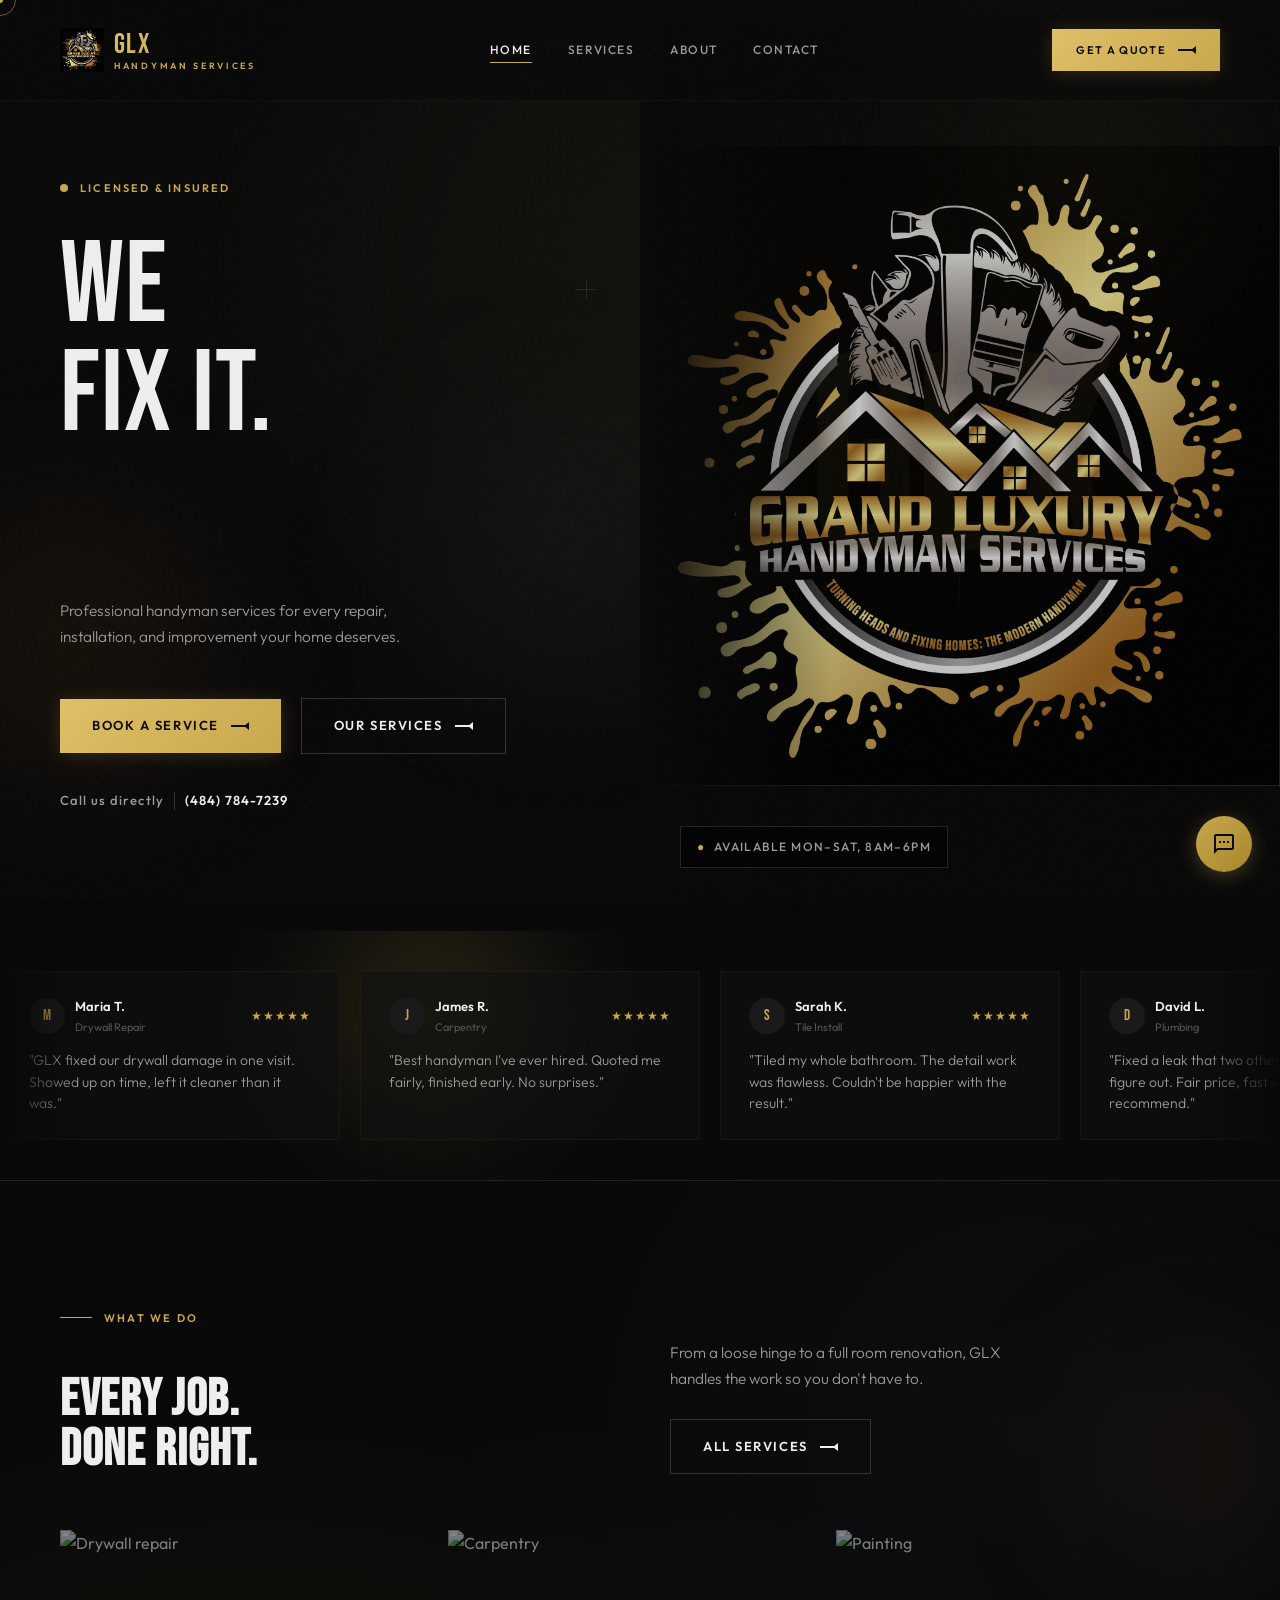
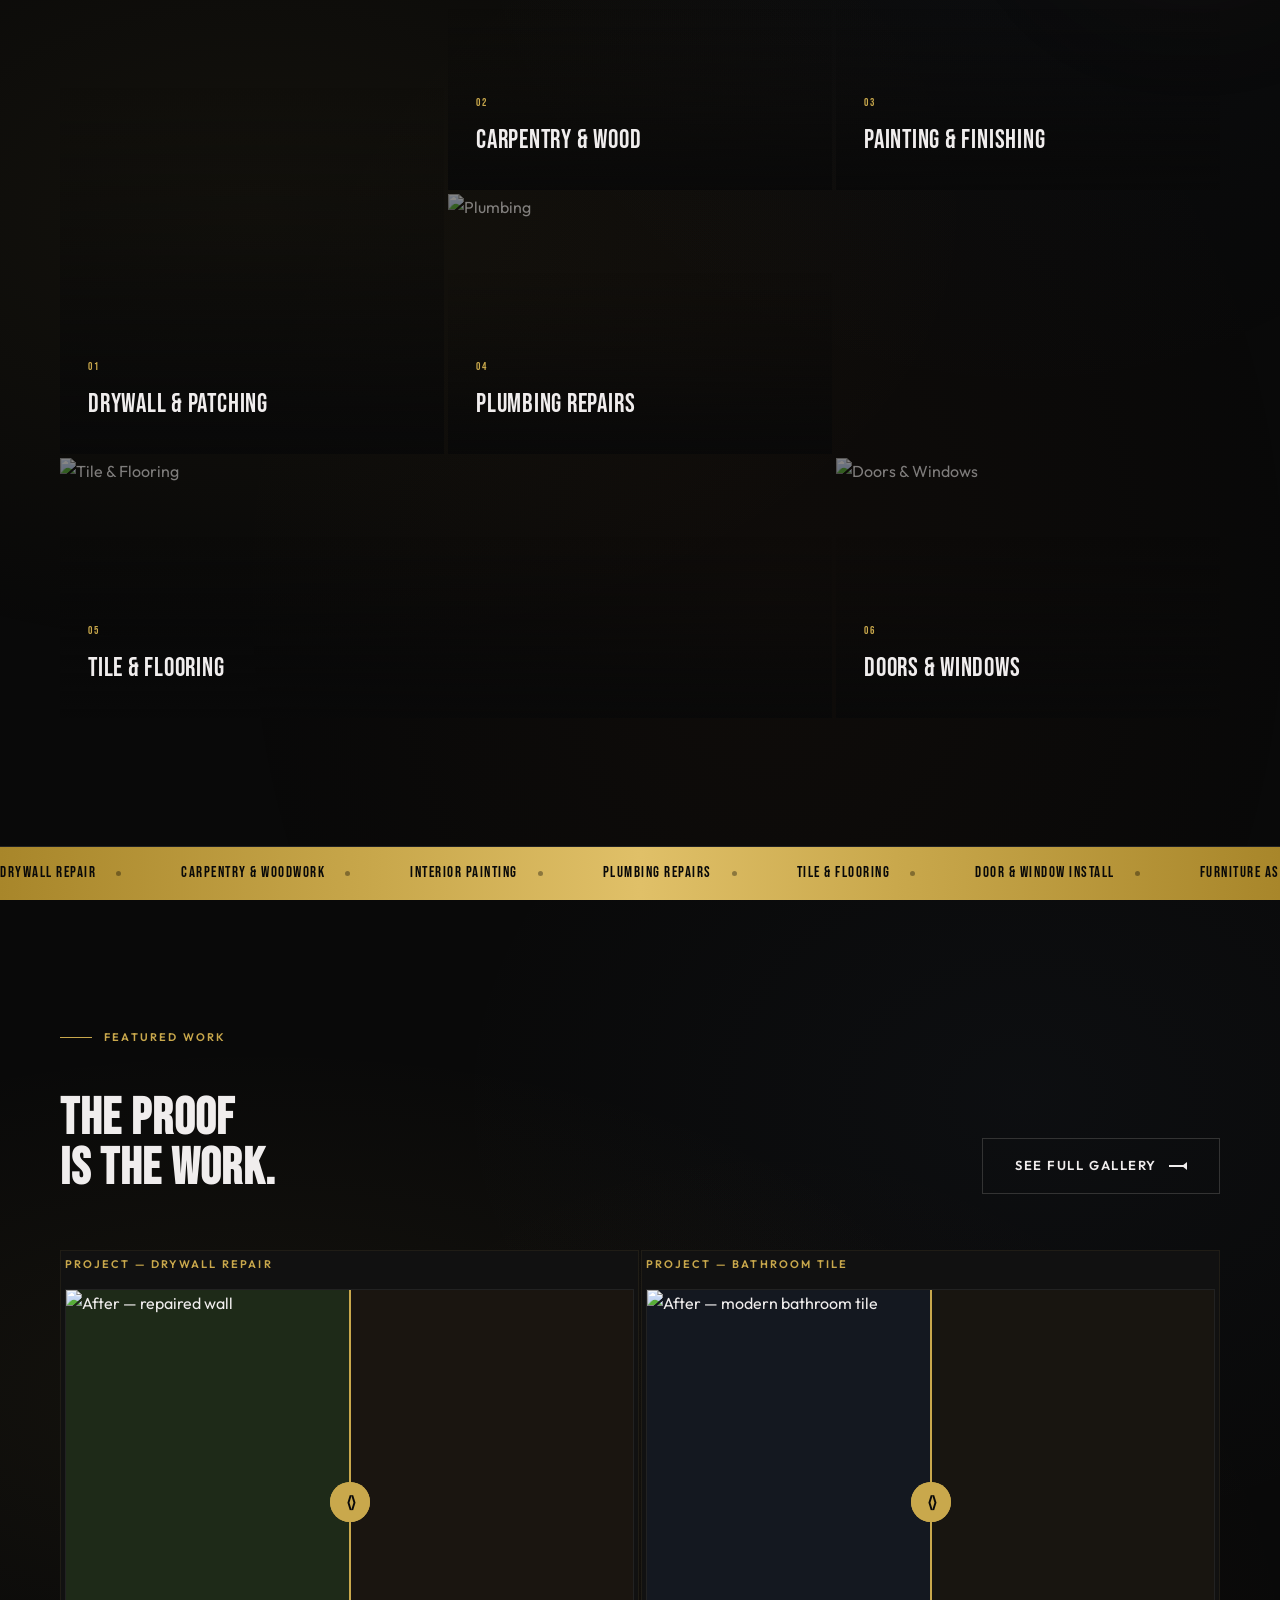
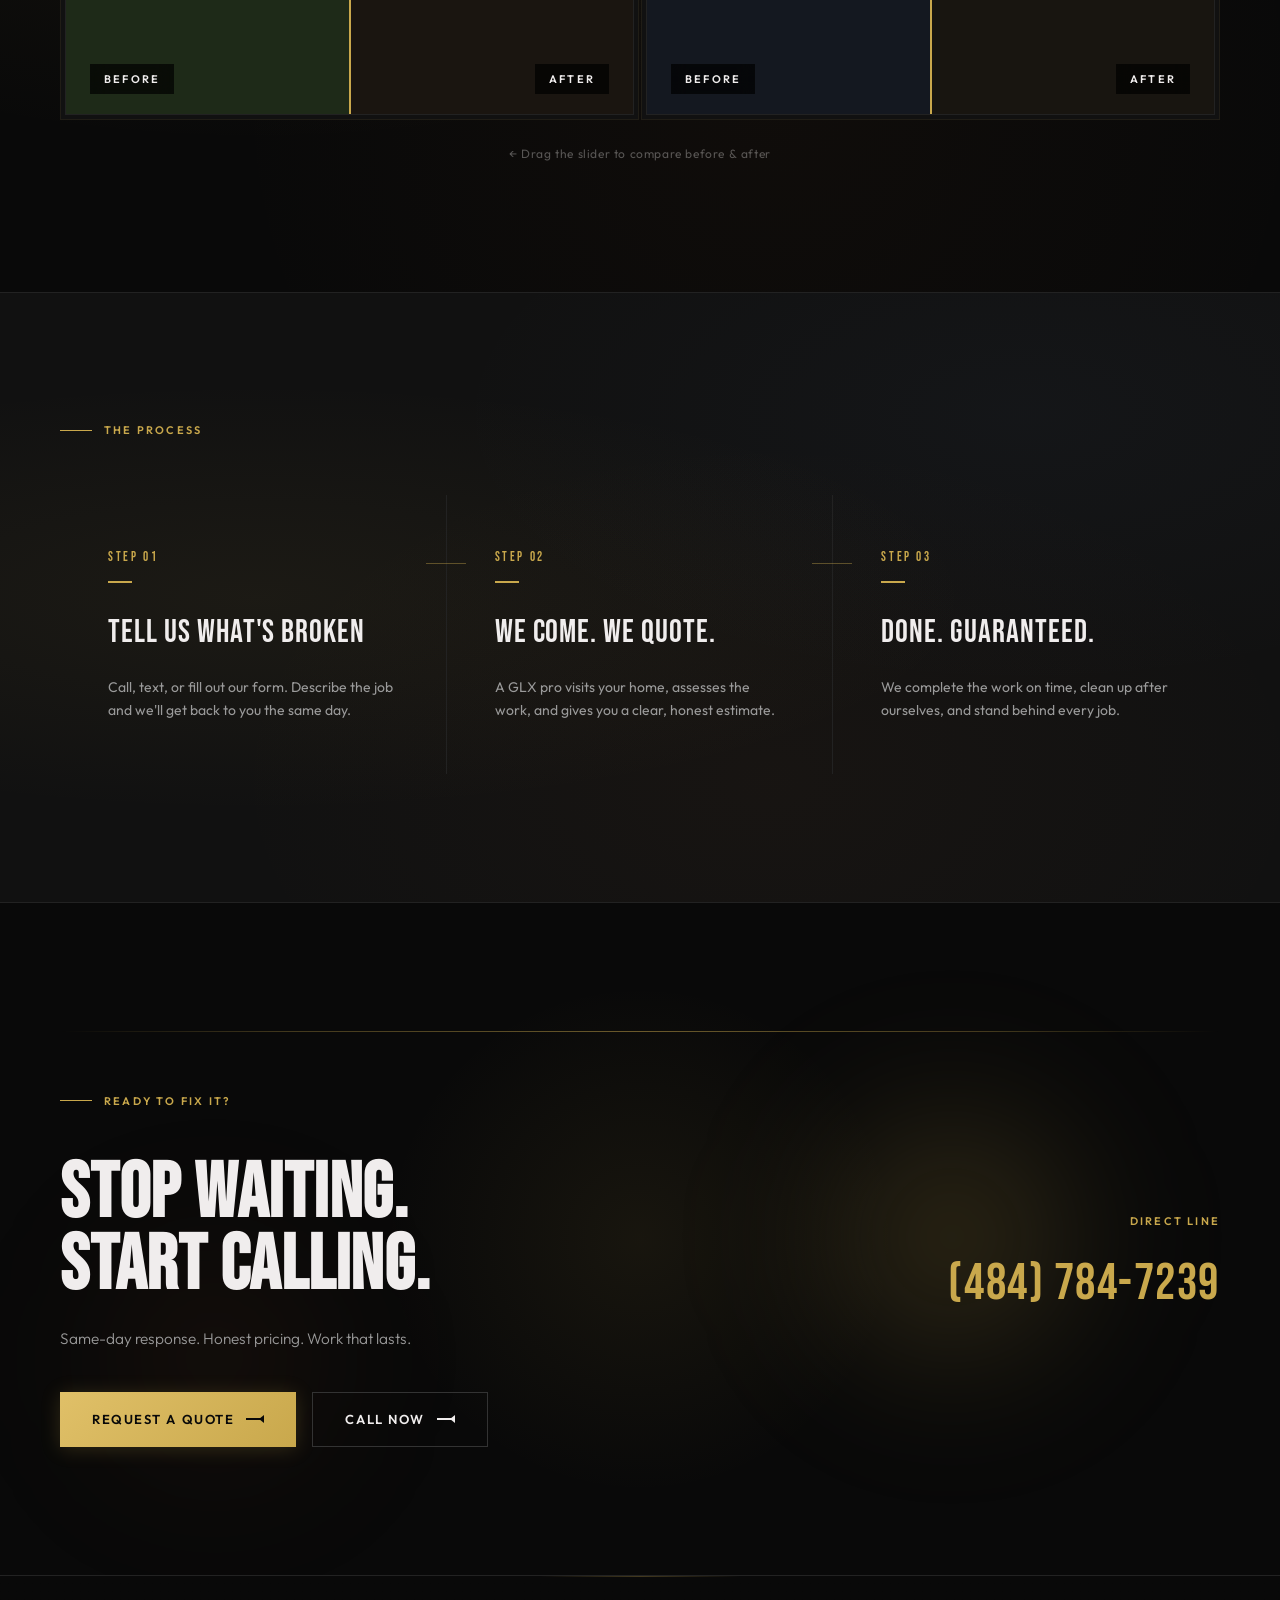
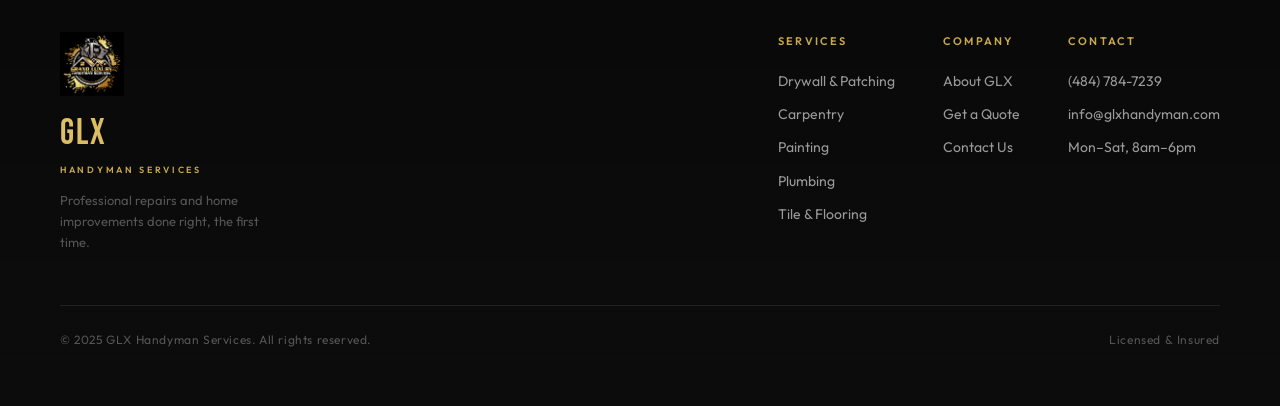
==== commit 33eaca3c: "Premium visual redesign — gradient orbs, glassmorphism, bento grid, glow effects - Add ambient gradi" ====
--- a/index.html
+++ b/index.html
@@ -511,14 +511,20 @@
       flex-shrink: 0;
       width: 340px;
       padding: 24px 28px;
-      border: 1px solid var(--border);
-      background: var(--surface);
+      border: 1px solid rgba(201,168,76,0.06);
+      background: rgba(17,17,17,0.6);
+      backdrop-filter: blur(16px);
+      -webkit-backdrop-filter: blur(16px);
       display: flex;
       flex-direction: column;
       gap: 14px;
-      transition: border-color 0.3s;
-    }
-    .testi-card:hover { border-color: var(--accent); }
+      transition: border-color 0.4s, box-shadow 0.4s, transform 0.4s;
+    }
+    .testi-card:hover {
+      border-color: rgba(201,168,76,0.25);
+      box-shadow: 0 8px 32px rgba(201,168,76,0.1);
+      transform: translateY(-2px);
+    }
     .testi-card-top {
       display: flex;
       align-items: center;
@@ -579,6 +585,7 @@
   </style>
 </head>
 <body>
+  <div class="scroll-progress" id="scrollProgress"></div>
   <div class="page-veil"></div>
   <div class="cursor-dot"></div>
   <div class="cursor-ring"></div>
@@ -621,7 +628,16 @@
   </div>
 
   <!-- ── Hero ────────────────────────────────────────────────── -->
-  <section class="hero">
+  <section class="hero section-mesh">
+    <!-- Ambient gradient orbs -->
+    <div class="gradient-orb orb-gold" style="width:500px;height:500px;top:-10%;right:-5%;animation:orbFloat1 12s ease-in-out infinite;"></div>
+    <div class="gradient-orb orb-warm" style="width:400px;height:400px;bottom:10%;left:-10%;animation:orbFloat2 15s ease-in-out infinite;"></div>
+    <div class="gradient-orb orb-cool" style="width:350px;height:350px;top:40%;left:30%;animation:orbFloat3 18s ease-in-out infinite;"></div>
+    <!-- Floating accent shapes -->
+    <div class="floating-line" style="top:20%;right:15%;"></div>
+    <div class="floating-line" style="top:60%;right:25%;height:80px;animation-delay:-2s;"></div>
+    <div class="floating-cross" style="top:30%;left:45%;animation:orbFloat1 8s ease-in-out infinite;"></div>
+
     <div class="hero-content">
       <img src="images/Grand%20Luxury%20Handyman%20Services%20logos-01.JPG" alt="GLX Logo" class="mobile-hero-logo" />
 
@@ -677,7 +693,8 @@
   </section>
 
   <!-- ── Testimonial Carousel ──────────────────────────────────── -->
-  <section class="testi-carousel">
+  <section class="testi-carousel section-mesh" style="position:relative;">
+    <div class="gradient-orb orb-gold" style="width:350px;height:350px;top:-40%;left:20%;animation:orbFloat2 10s ease-in-out infinite;"></div>
     <div class="testi-track" id="testiTrack">
       <div class="testi-card">
         <div class="testi-card-top">
@@ -761,7 +778,8 @@
   </section>
 
   <!-- ── Services Preview ─────────────────────────────────────── -->
-  <section class="services-preview">
+  <section class="services-preview section-mesh" style="position:relative;">
+    <div class="gradient-orb orb-warm" style="width:300px;height:300px;top:10%;right:-5%;animation:orbFloat3 16s ease-in-out infinite;"></div>
     <div class="container">
       <div class="services-header">
         <div class="reveal">
@@ -781,57 +799,56 @@
         </div>
       </div>
 
-      <!-- Service List -->
-      <div class="reveal">
-        <div class="divider"></div>
-        <div class="service-item" data-cursor data-href="services.html#drywall">
-          <span class="service-num">01</span>
-          <div>
-            <div class="service-title">Drywall &amp; Patching</div>
-            <div class="service-desc">Holes, cracks, water damage, texture matching — any size, any wall.</div>
-          </div>
-          <span class="service-arrow">→</span>
-        </div>
-        <div class="service-item" data-cursor data-href="services.html#carpentry">
-          <span class="service-num">02</span>
-          <div>
-            <div class="service-title">Carpentry &amp; Wood</div>
-            <div class="service-desc">Trim, baseboards, shelving, cabinetry, decks, and custom built-ins.</div>
-          </div>
-          <span class="service-arrow">→</span>
-        </div>
-        <div class="service-item" data-cursor data-href="services.html#painting">
-          <span class="service-num">03</span>
-          <div>
-            <div class="service-title">Painting &amp; Finishing</div>
-            <div class="service-desc">Interior and exterior. Walls, ceilings, trim — clean lines, no mess.</div>
-          </div>
-          <span class="service-arrow">→</span>
-        </div>
-        <div class="service-item" data-cursor data-href="services.html#plumbing">
-          <span class="service-num">04</span>
-          <div>
-            <div class="service-title">Plumbing Repairs</div>
-            <div class="service-desc">Leaks, fixture replacement, faucets, toilets, and shutoffs.</div>
-          </div>
-          <span class="service-arrow">→</span>
-        </div>
-        <div class="service-item" data-cursor data-href="services.html#tile">
-          <span class="service-num">05</span>
-          <div>
-            <div class="service-title">Tile &amp; Flooring</div>
-            <div class="service-desc">Bathroom tile, backsplashes, floor repairs, grout, and sealing.</div>
-          </div>
-          <span class="service-arrow">→</span>
-        </div>
-        <div class="service-item" data-cursor data-href="services.html#doors">
-          <span class="service-num">06</span>
-          <div>
-            <div class="service-title">Doors &amp; Windows</div>
-            <div class="service-desc">Install, replace, adjust, or repair — inside or out.</div>
-          </div>
-          <span class="service-arrow">→</span>
-        </div>
+      <!-- Bento Services Grid -->
+      <div class="services-bento reveal">
+        <a href="services.html#drywall" class="bento-card bento-lg tilt-card" data-cursor>
+          <img src="https://images.unsplash.com/photo-1504307651254-35680f356dfd?auto=format&fit=crop&w=800&q=80" alt="Drywall repair" />
+          <div class="bento-arrow">→</div>
+          <div class="bento-content">
+            <span class="bento-num">01</span>
+            <div class="bento-title">Drywall &amp; Patching</div>
+          </div>
+        </a>
+        <a href="services.html#carpentry" class="bento-card tilt-card" data-cursor>
+          <img src="https://images.unsplash.com/photo-1588854337236-6889d631faa8?auto=format&fit=crop&w=800&q=80" alt="Carpentry" />
+          <div class="bento-arrow">→</div>
+          <div class="bento-content">
+            <span class="bento-num">02</span>
+            <div class="bento-title">Carpentry &amp; Wood</div>
+          </div>
+        </a>
+        <a href="services.html#painting" class="bento-card tilt-card" data-cursor>
+          <img src="https://images.unsplash.com/photo-1562259929-b4e1fd3aef09?auto=format&fit=crop&w=800&q=80" alt="Painting" />
+          <div class="bento-arrow">→</div>
+          <div class="bento-content">
+            <span class="bento-num">03</span>
+            <div class="bento-title">Painting &amp; Finishing</div>
+          </div>
+        </a>
+        <a href="services.html#plumbing" class="bento-card tilt-card" data-cursor>
+          <img src="https://images.unsplash.com/photo-1585704032915-c3400ca199e7?auto=format&fit=crop&w=800&q=80" alt="Plumbing" />
+          <div class="bento-arrow">→</div>
+          <div class="bento-content">
+            <span class="bento-num">04</span>
+            <div class="bento-title">Plumbing Repairs</div>
+          </div>
+        </a>
+        <a href="services.html#tile" class="bento-card bento-wide tilt-card" data-cursor>
+          <img src="https://images.unsplash.com/photo-1484154218962-a197022b5858?auto=format&fit=crop&w=800&q=80" alt="Tile & Flooring" />
+          <div class="bento-arrow">→</div>
+          <div class="bento-content">
+            <span class="bento-num">05</span>
+            <div class="bento-title">Tile &amp; Flooring</div>
+          </div>
+        </a>
+        <a href="services.html#doors" class="bento-card tilt-card" data-cursor>
+          <img src="https://images.unsplash.com/photo-1558618666-fcd25c85f82e?auto=format&fit=crop&w=800&q=80" alt="Doors & Windows" />
+          <div class="bento-arrow">→</div>
+          <div class="bento-content">
+            <span class="bento-num">06</span>
+            <div class="bento-title">Doors &amp; Windows</div>
+          </div>
+        </a>
       </div>
     </div>
   </section>
@@ -851,7 +868,7 @@
   </div>
 
   <!-- ── Before/After Work ────────────────────────────────────── -->
-  <section class="featured-work">
+  <section class="featured-work section-mesh">
     <div class="container">
       <div class="featured-header">
         <div class="reveal">
@@ -922,7 +939,7 @@
   </section>
 
   <!-- ── How It Works ─────────────────────────────────────────── -->
-  <section class="how-it-works">
+  <section class="how-it-works section-mesh">
     <div class="container">
       <div class="section-label reveal" style="margin-bottom: 56px;">
         <span class="label">The Process</span>
@@ -950,9 +967,11 @@
   </section>
 
   <!-- ── CTA ──────────────────────────────────────────────────── -->
-  <section class="cta-section">
-    <div class="container">
-      <div class="divider" style="margin-bottom: 60px;"></div>
+  <section class="cta-section cta-glow-wrap section-mesh">
+    <div class="gradient-orb orb-gold" style="width:400px;height:400px;top:20%;right:10%;animation:orbFloat2 14s ease-in-out infinite;"></div>
+    <div class="gradient-orb orb-warm" style="width:300px;height:300px;bottom:10%;left:5%;animation:orbFloat1 10s ease-in-out infinite;"></div>
+    <div class="container" style="position:relative;z-index:1;">
+      <div class="divider-glow" style="margin-bottom: 60px;"></div>
       <div class="cta-inner">
         <div class="reveal">
           <div class="section-label">
--- a/css/styles.css
+++ b/css/styles.css
@@ -1286,3 +1286,472 @@
   -webkit-text-fill-color: transparent;
   background-clip: text;
 }
+
+/* ============================================================
+   PREMIUM DESIGN SYSTEM — Visual Enhancement Layer
+   ============================================================ */
+
+/* ── Gradient Orbs (Ambient Background Blobs) ─────────────── */
+.gradient-orb {
+  position: absolute;
+  border-radius: 50%;
+  pointer-events: none;
+  z-index: 0;
+  will-change: transform;
+}
+.orb-gold {
+  background: radial-gradient(circle, rgba(201,168,76,0.25) 0%, rgba(201,168,76,0.08) 40%, transparent 70%);
+  filter: blur(60px);
+}
+.orb-warm {
+  background: radial-gradient(circle, rgba(180,100,40,0.18) 0%, rgba(160,80,30,0.05) 40%, transparent 70%);
+  filter: blur(80px);
+}
+.orb-cool {
+  background: radial-gradient(circle, rgba(100,140,200,0.1) 0%, transparent 70%);
+  filter: blur(90px);
+}
+@keyframes orbFloat1 {
+  0%, 100% { transform: translate(0, 0) scale(1); }
+  33% { transform: translate(30px, -20px) scale(1.05); }
+  66% { transform: translate(-20px, 15px) scale(0.95); }
+}
+@keyframes orbFloat2 {
+  0%, 100% { transform: translate(0, 0) scale(1); }
+  50% { transform: translate(-40px, 25px) scale(1.08); }
+}
+@keyframes orbFloat3 {
+  0%, 100% { transform: translate(0, 0); }
+  40% { transform: translate(25px, 30px); }
+  80% { transform: translate(-15px, -10px); }
+}
+
+/* ── Glassmorphism ────────────────────────────────────────── */
+.glass {
+  background: rgba(17,17,17,0.55);
+  backdrop-filter: blur(24px);
+  -webkit-backdrop-filter: blur(24px);
+  border: 1px solid rgba(201,168,76,0.08);
+}
+
+/* ── Text Gradient ────────────────────────────────────────── */
+.text-gradient {
+  background: linear-gradient(135deg, #f5e6b8 0%, #E0C068 25%, #C9A84C 50%, #ffffff 75%, #E0C068 100%);
+  background-size: 200% auto;
+  -webkit-background-clip: text;
+  -webkit-text-fill-color: transparent;
+  background-clip: text;
+  animation: textShine 4s linear infinite;
+}
+@keyframes textShine {
+  to { background-position: 200% center; }
+}
+
+/* ── Glow Effects ─────────────────────────────────────────── */
+.glow-gold {
+  box-shadow: 0 0 20px rgba(201,168,76,0.2), 0 0 60px rgba(201,168,76,0.08);
+}
+.glow-gold-hover:hover {
+  box-shadow: 0 4px 30px rgba(201,168,76,0.35), 0 0 80px rgba(201,168,76,0.12);
+}
+.btn-primary {
+  box-shadow: 0 2px 20px rgba(201,168,76,0.2);
+  transition: all var(--dur) var(--ease), box-shadow 0.3s;
+}
+.btn-primary:hover {
+  box-shadow: 0 4px 40px rgba(201,168,76,0.4), 0 0 80px rgba(201,168,76,0.15);
+  transform: translateY(-2px);
+}
+.btn-outline:hover {
+  box-shadow: 0 4px 30px rgba(201,168,76,0.2);
+  transform: translateY(-2px);
+}
+
+/* ── Enhanced Reveals ─────────────────────────────────────── */
+.reveal-scale {
+  opacity: 0;
+  transform: scale(0.92);
+  transition: opacity 0.8s var(--ease-out), transform 0.8s var(--ease-out);
+}
+.reveal-scale.visible {
+  opacity: 1;
+  transform: scale(1);
+}
+.reveal-left {
+  opacity: 0;
+  transform: translateX(-50px);
+  transition: opacity 0.7s var(--ease-out), transform 0.7s var(--ease-out);
+}
+.reveal-left.visible {
+  opacity: 1;
+  transform: translateX(0);
+}
+.reveal-right {
+  opacity: 0;
+  transform: translateX(50px);
+  transition: opacity 0.7s var(--ease-out), transform 0.7s var(--ease-out);
+}
+.reveal-right.visible {
+  opacity: 1;
+  transform: translateX(0);
+}
+
+/* ── Bento Services Grid ──────────────────────────────────── */
+.services-bento {
+  display: grid;
+  grid-template-columns: repeat(3, 1fr);
+  grid-auto-rows: 260px;
+  gap: 4px;
+}
+.bento-card {
+  position: relative;
+  overflow: hidden;
+  display: flex;
+  align-items: flex-end;
+  cursor: pointer;
+  isolation: isolate;
+}
+.bento-card::before {
+  content: '';
+  position: absolute;
+  inset: 0;
+  background: linear-gradient(to top, rgba(9,9,9,0.95) 0%, rgba(9,9,9,0.3) 40%, transparent 70%);
+  z-index: 1;
+  transition: background 0.5s var(--ease);
+}
+.bento-card:hover::before {
+  background: linear-gradient(to top, rgba(9,9,9,0.85) 0%, rgba(9,9,9,0.15) 50%, transparent 80%);
+}
+.bento-card img {
+  position: absolute;
+  inset: 0;
+  width: 100%;
+  height: 100%;
+  object-fit: cover;
+  opacity: 0.5;
+  transition: opacity 0.6s var(--ease), transform 0.8s var(--ease);
+}
+.bento-card:hover img {
+  opacity: 0.75;
+  transform: scale(1.08);
+}
+.bento-content {
+  position: relative;
+  z-index: 2;
+  padding: 28px;
+  width: 100%;
+}
+.bento-num {
+  font-family: var(--font-display);
+  font-size: 11px;
+  letter-spacing: 0.15em;
+  color: var(--accent);
+  margin-bottom: 8px;
+  display: block;
+}
+.bento-title {
+  font-family: var(--font-display);
+  font-size: clamp(20px, 2vw, 28px);
+  letter-spacing: 0.03em;
+  color: var(--text);
+  transition: color 0.3s;
+}
+.bento-card:hover .bento-title {
+  color: var(--accent);
+}
+.bento-arrow {
+  position: absolute;
+  top: 20px;
+  right: 20px;
+  width: 40px;
+  height: 40px;
+  display: flex;
+  align-items: center;
+  justify-content: center;
+  background: rgba(201,168,76,0.1);
+  border: 1px solid rgba(201,168,76,0.15);
+  color: var(--accent);
+  font-size: 18px;
+  z-index: 2;
+  opacity: 0;
+  transform: translateY(8px);
+  transition: all 0.4s var(--ease);
+  backdrop-filter: blur(8px);
+}
+.bento-card:hover .bento-arrow {
+  opacity: 1;
+  transform: translateY(0);
+}
+.bento-lg {
+  grid-row: span 2;
+}
+.bento-wide {
+  grid-column: span 2;
+}
+@media (max-width: 768px) {
+  .services-bento {
+    grid-template-columns: 1fr 1fr;
+    grid-auto-rows: 200px;
+  }
+  .bento-lg { grid-row: span 1; }
+  .bento-wide { grid-column: span 1; }
+  .bento-content { padding: 18px; }
+  .bento-title { font-size: 18px; }
+}
+@media (max-width: 480px) {
+  .services-bento {
+    grid-template-columns: 1fr;
+    grid-auto-rows: 180px;
+  }
+}
+
+/* ── Card Glow Hover ──────────────────────────────────────── */
+.card-glow {
+  transition: box-shadow 0.5s var(--ease), transform 0.5s var(--ease), border-color 0.4s;
+}
+.card-glow:hover {
+  box-shadow: 0 8px 40px rgba(201,168,76,0.12), 0 0 0 1px rgba(201,168,76,0.08);
+  transform: translateY(-4px);
+  border-color: rgba(201,168,76,0.2) !important;
+}
+
+/* ── Diagonal Section Divider ─────────────────────────────── */
+.section-angle {
+  position: relative;
+  z-index: 1;
+}
+.section-angle::before {
+  content: '';
+  position: absolute;
+  top: -50px;
+  left: 0;
+  right: 0;
+  height: 50px;
+  background: inherit;
+  clip-path: polygon(0 100%, 100% 0, 100% 100%);
+  z-index: -1;
+}
+
+/* ── Accent Line Animation ────────────────────────────────── */
+.accent-line-anim {
+  position: relative;
+}
+.accent-line-anim::after {
+  content: '';
+  position: absolute;
+  bottom: 0;
+  left: 0;
+  width: 60px;
+  height: 3px;
+  background: linear-gradient(90deg, var(--accent-bright), var(--accent));
+  animation: accentPulse 2s ease-in-out infinite;
+}
+@keyframes accentPulse {
+  0%, 100% { width: 60px; opacity: 1; }
+  50% { width: 100px; opacity: 0.7; }
+}
+
+/* ── Floating Accent Shapes ───────────────────────────────── */
+.floating-line {
+  position: absolute;
+  width: 1px;
+  height: 120px;
+  background: linear-gradient(to bottom, rgba(201,168,76,0.3), transparent);
+  pointer-events: none;
+  animation: floatLine 6s ease-in-out infinite;
+}
+@keyframes floatLine {
+  0%, 100% { transform: translateY(0) scaleY(1); opacity: 0.3; }
+  50% { transform: translateY(-20px) scaleY(1.2); opacity: 0.6; }
+}
+
+.floating-cross {
+  position: absolute;
+  width: 20px;
+  height: 20px;
+  pointer-events: none;
+  opacity: 0.15;
+}
+.floating-cross::before, .floating-cross::after {
+  content: '';
+  position: absolute;
+  background: var(--accent);
+}
+.floating-cross::before {
+  width: 100%;
+  height: 1px;
+  top: 50%;
+}
+.floating-cross::after {
+  width: 1px;
+  height: 100%;
+  left: 50%;
+}
+
+/* ── Stagger Animation Utility ────────────────────────────── */
+.stagger-1 { transition-delay: 0.05s !important; }
+.stagger-2 { transition-delay: 0.1s !important; }
+.stagger-3 { transition-delay: 0.15s !important; }
+.stagger-4 { transition-delay: 0.2s !important; }
+.stagger-5 { transition-delay: 0.25s !important; }
+.stagger-6 { transition-delay: 0.3s !important; }
+
+/* ── Enhanced Nav — Always Glass ──────────────────────────── */
+.nav {
+  background: rgba(9,9,9,0.7);
+  backdrop-filter: blur(20px);
+  -webkit-backdrop-filter: blur(20px);
+  border-bottom: 1px solid rgba(201,168,76,0.05);
+}
+.nav.scrolled {
+  background: rgba(9,9,9,0.92);
+  border-bottom-color: rgba(201,168,76,0.1);
+}
+
+/* ── Enhanced Testimonial Cards ───────────────────────────── */
+.testi-card {
+  background: rgba(17,17,17,0.6);
+  backdrop-filter: blur(16px);
+  -webkit-backdrop-filter: blur(16px);
+  border: 1px solid rgba(201,168,76,0.06);
+  transition: border-color 0.4s, box-shadow 0.4s, transform 0.4s;
+}
+.testi-card:hover {
+  border-color: rgba(201,168,76,0.2);
+  box-shadow: 0 8px 32px rgba(201,168,76,0.1);
+  transform: translateY(-2px);
+}
+
+/* ── Hero Enhancement ─────────────────────────────────────── */
+.hero-line:nth-child(3) {
+  background: linear-gradient(135deg, #f5e6b8 0%, #E0C068 30%, #C9A84C 60%, #fff 90%);
+  background-size: 200% auto;
+  -webkit-background-clip: text;
+  -webkit-text-fill-color: transparent;
+  background-clip: text;
+  animation: textShine 3s linear infinite;
+}
+
+/* ── Horizontal Rule Glow ─────────────────────────────────── */
+.divider-glow {
+  height: 1px;
+  background: linear-gradient(90deg, transparent, rgba(201,168,76,0.3) 20%, rgba(201,168,76,0.5) 50%, rgba(201,168,76,0.3) 80%, transparent);
+}
+
+/* ── Section Background Patterns ──────────────────────────── */
+.section-mesh {
+  position: relative;
+  overflow: hidden;
+}
+.section-mesh::before {
+  content: '';
+  position: absolute;
+  inset: 0;
+  background:
+    radial-gradient(ellipse at 20% 50%, rgba(201,168,76,0.06) 0%, transparent 50%),
+    radial-gradient(ellipse at 80% 20%, rgba(100,140,200,0.04) 0%, transparent 40%),
+    radial-gradient(ellipse at 60% 80%, rgba(180,100,40,0.04) 0%, transparent 50%);
+  pointer-events: none;
+}
+
+/* ── Image Tilt Container ─────────────────────────────────── */
+.tilt-card {
+  transition: transform 0.3s var(--ease);
+  transform-style: preserve-3d;
+  perspective: 1000px;
+}
+
+/* ── Magnetic Button ──────────────────────────────────────── */
+.btn-magnetic {
+  transition: all var(--dur) var(--ease);
+}
+
+/* ── Keyframe: Pulse Ring ─────────────────────────────────── */
+@keyframes pulseRing {
+  0% { box-shadow: 0 0 0 0 rgba(201,168,76,0.4); }
+  70% { box-shadow: 0 0 0 15px rgba(201,168,76,0); }
+  100% { box-shadow: 0 0 0 0 rgba(201,168,76,0); }
+}
+
+/* ── How It Works Enhancement ─────────────────────────────── */
+.hiw-step {
+  transition: background 0.4s var(--ease), transform 0.4s var(--ease);
+}
+.hiw-step:hover {
+  background: rgba(201,168,76,0.03);
+}
+.hiw-num::after {
+  content: '';
+  display: block;
+  width: 24px;
+  height: 2px;
+  background: var(--accent);
+  margin-top: 12px;
+  transition: width 0.4s var(--ease);
+}
+.hiw-step:hover .hiw-num::after {
+  width: 48px;
+}
+
+/* ── Enhanced CTA Section ─────────────────────────────────── */
+.cta-glow-wrap {
+  position: relative;
+  overflow: hidden;
+}
+.cta-glow-wrap::before {
+  content: '';
+  position: absolute;
+  top: 50%;
+  left: 50%;
+  transform: translate(-50%, -50%);
+  width: 600px;
+  height: 600px;
+  background: radial-gradient(circle, rgba(201,168,76,0.08) 0%, transparent 60%);
+  pointer-events: none;
+}
+
+/* ── Enhanced Footer ──────────────────────────────────────── */
+footer {
+  background: linear-gradient(to top, rgba(17,17,17,0.5) 0%, var(--black) 100%);
+  position: relative;
+}
+footer::before {
+  content: '';
+  position: absolute;
+  top: 0;
+  left: 50%;
+  transform: translateX(-50%);
+  width: 200px;
+  height: 1px;
+  background: linear-gradient(90deg, transparent, rgba(201,168,76,0.3), transparent);
+}
+
+/* ── Scroll Progress Indicator ────────────────────────────── */
+.scroll-progress {
+  position: fixed;
+  top: 0;
+  left: 0;
+  height: 2px;
+  background: linear-gradient(90deg, var(--accent), var(--accent-bright));
+  z-index: 10001;
+  transform-origin: left;
+  transform: scaleX(0);
+  transition: transform 0.1s linear;
+}
+
+/* ── Service Item Enhancement (list style) ────────────────── */
+.service-item:hover {
+  background: rgba(201,168,76,0.02);
+  padding-left: 12px;
+}
+
+/* ── Enhanced Before/After ────────────────────────────────── */
+.ba-container {
+  border: 1px solid rgba(201,168,76,0.08);
+  padding: 4px;
+  background: var(--surface);
+  transition: border-color 0.4s;
+}
+.ba-container:hover {
+  border-color: rgba(201,168,76,0.2);
+}
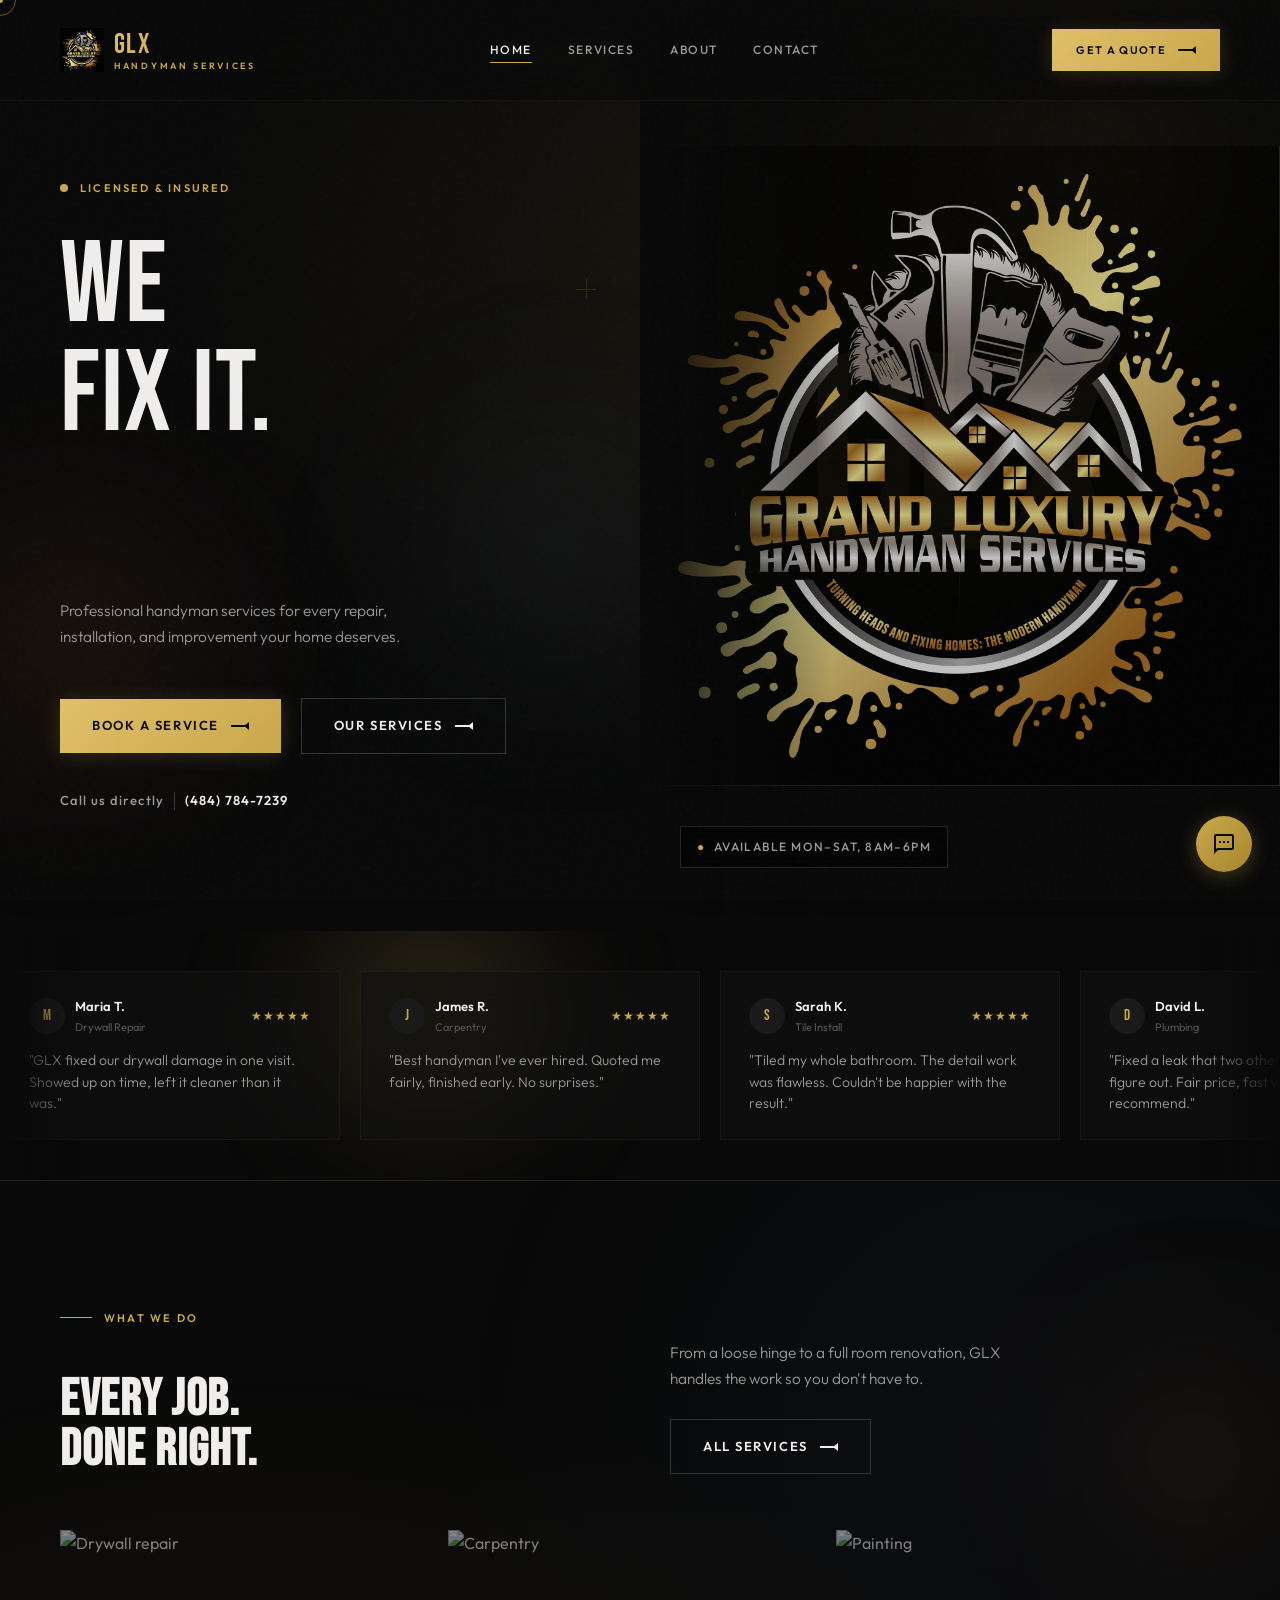
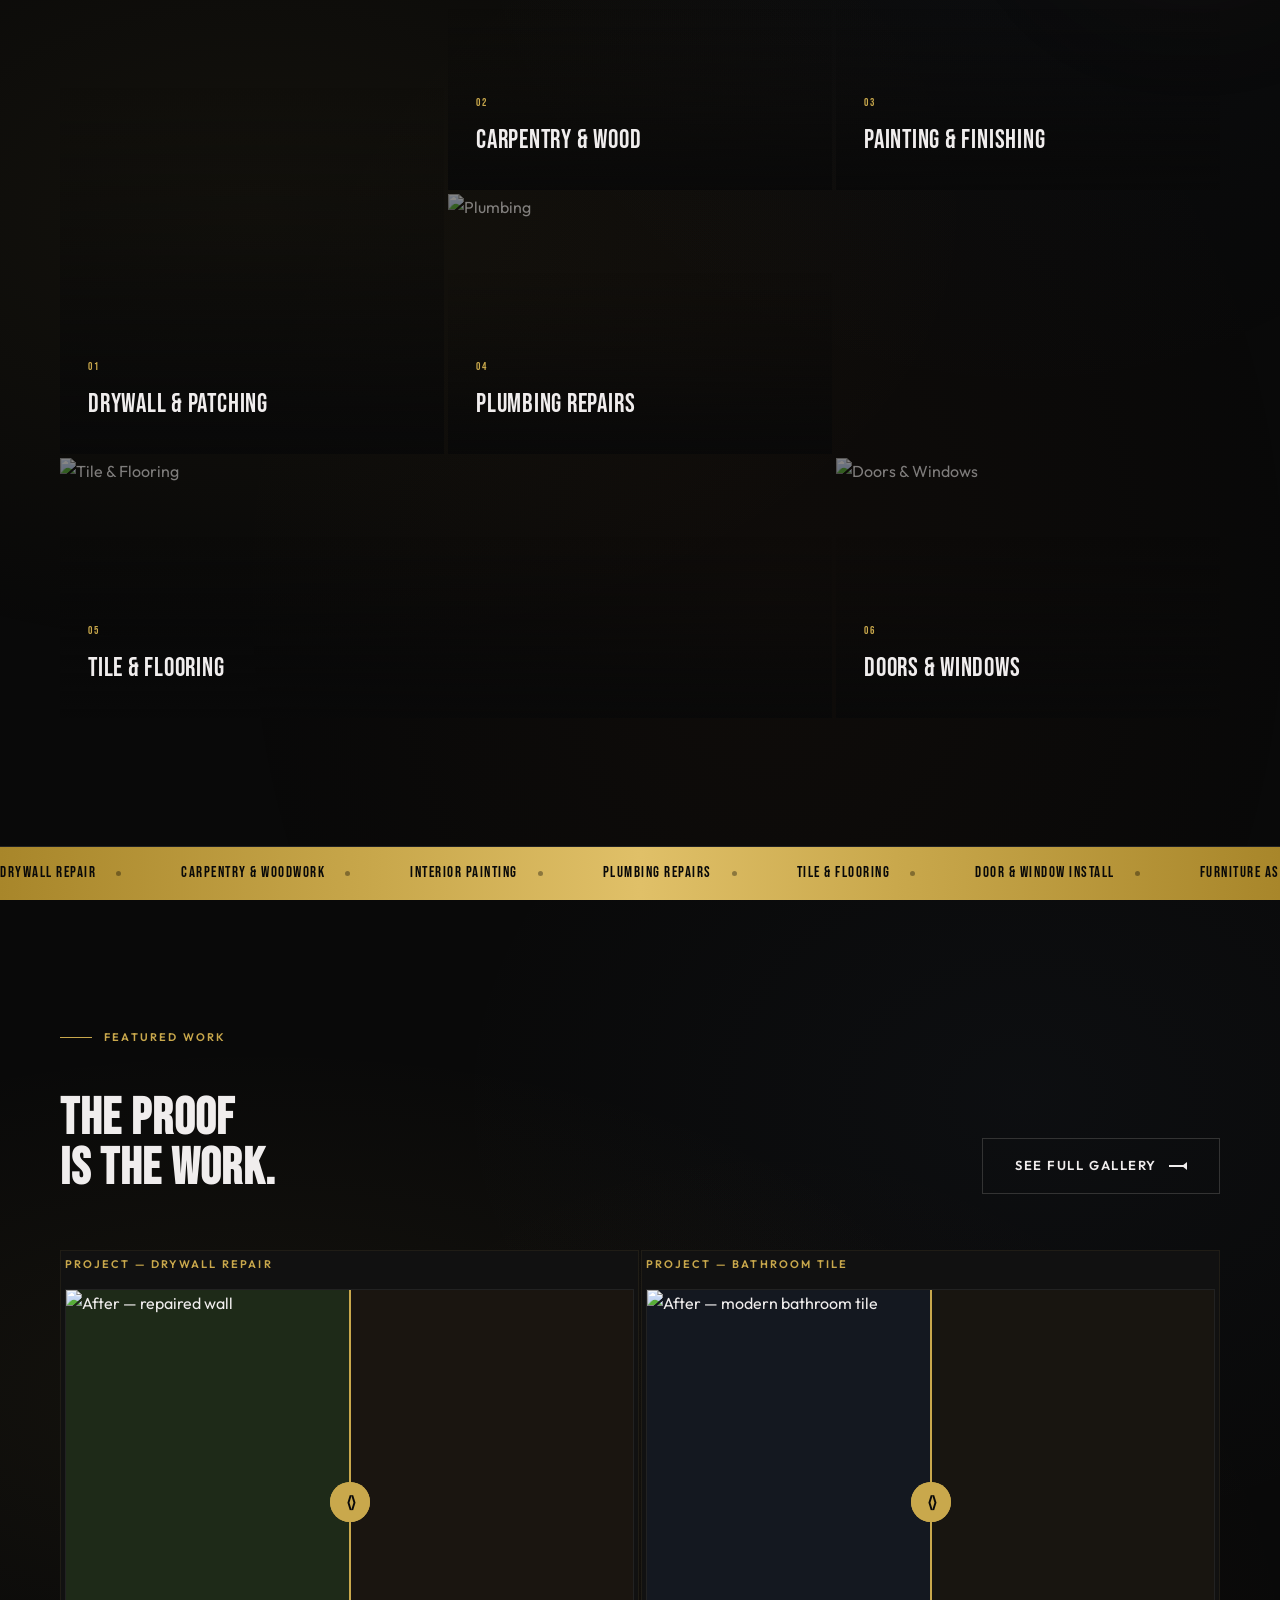
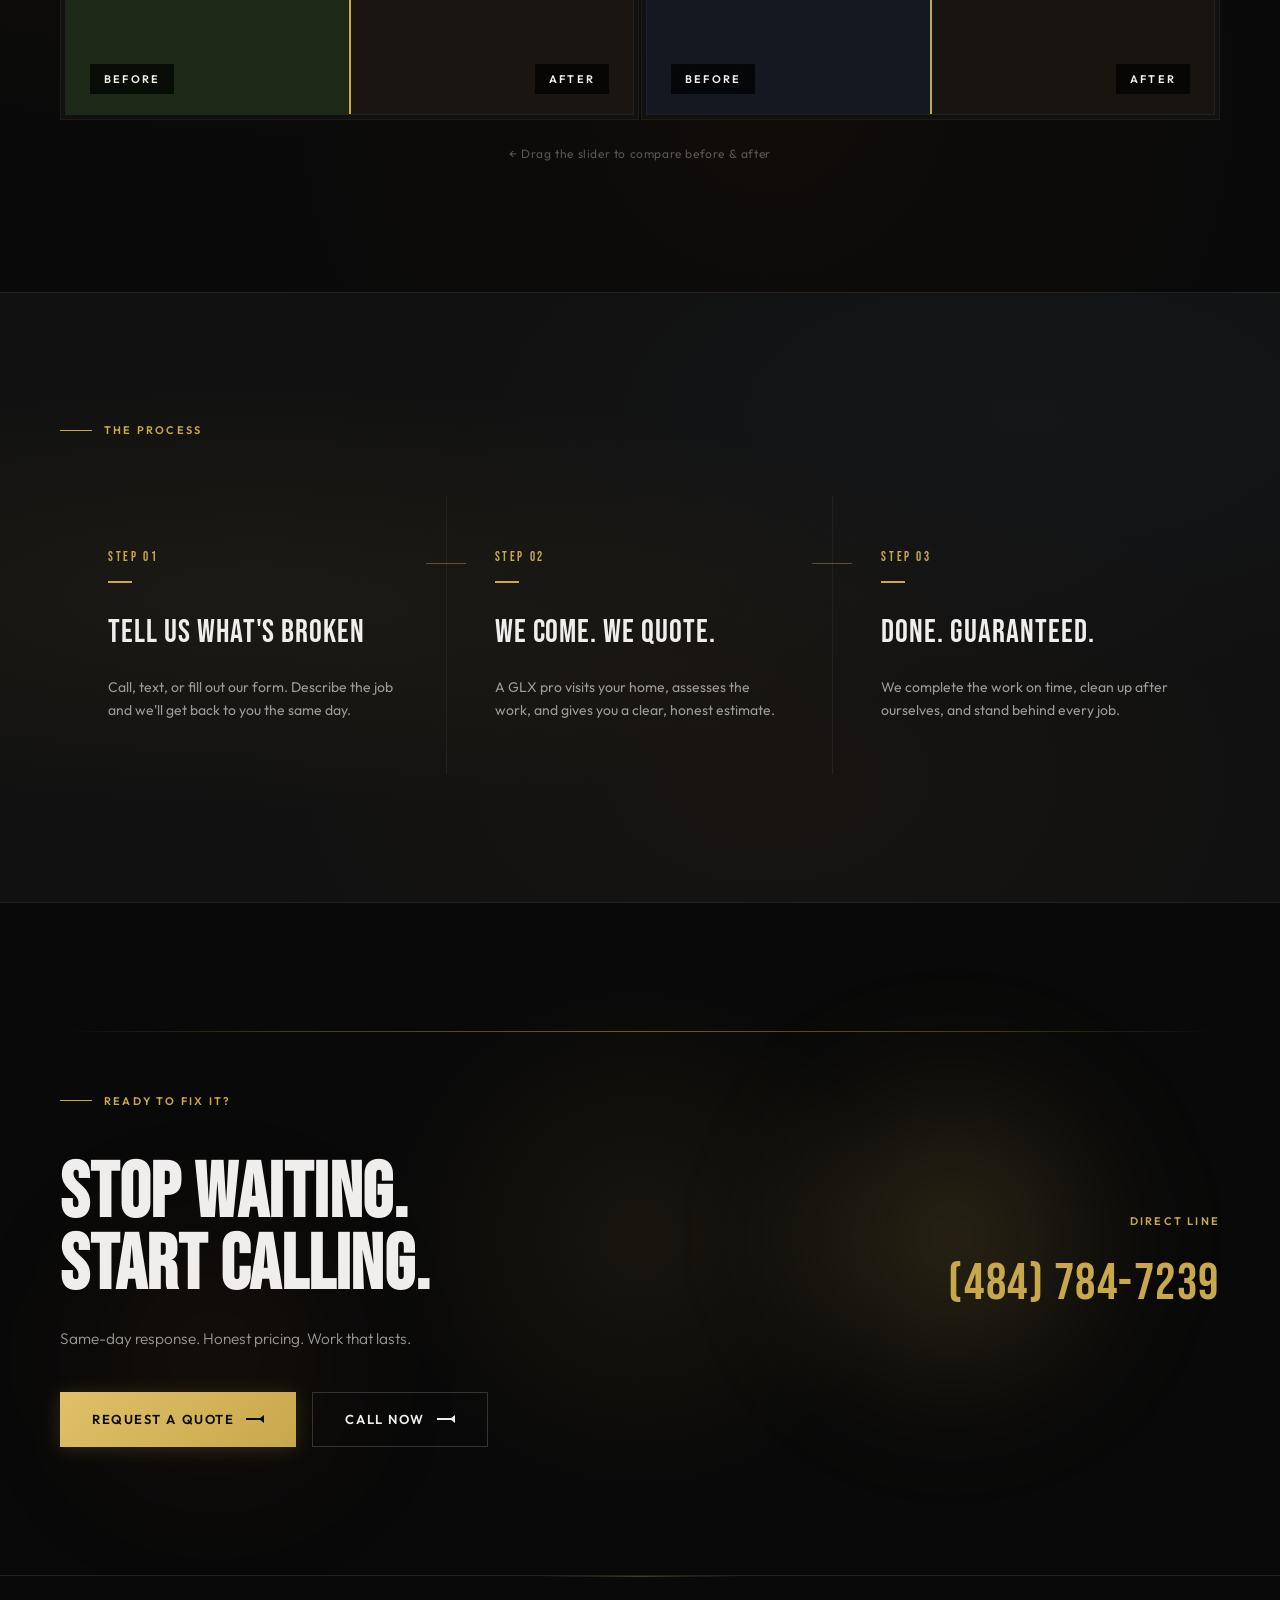
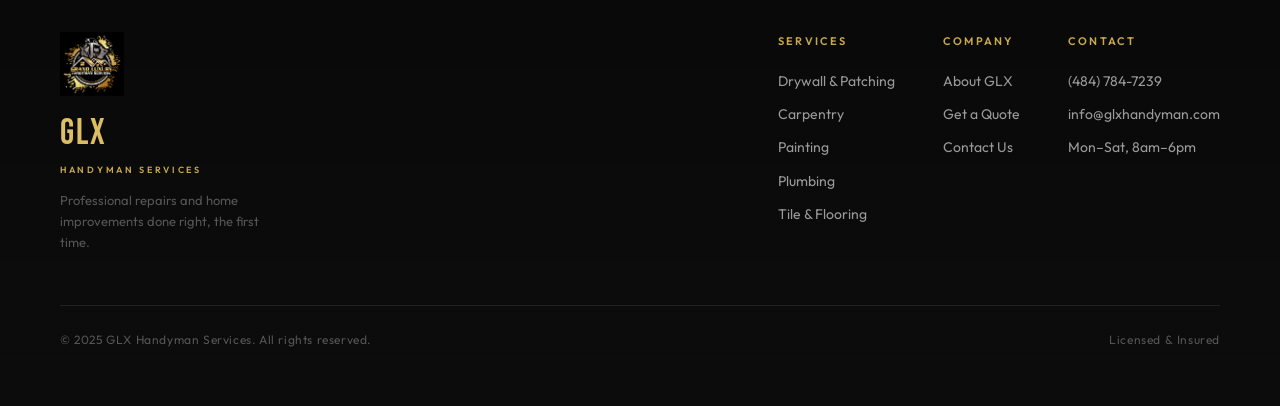
==== commit 3fd84068: "Comprehensive mobile optimization across all pages - Hide gradient orbs & floating shapes on mobile " ====
--- a/index.html
+++ b/index.html
@@ -444,7 +444,11 @@
       .ticker-item { font-size: 12px; padding-right: 32px; }
 
       /* ── Services Preview ── */
-      .services-header { gap: 16px; }
+      .services-header { gap: 16px; grid-template-columns: 1fr; }
+
+      /* ── Hide gradient orbs & floating elements on mobile ── */
+      .gradient-orb { display: none; }
+      .floating-line, .floating-cross { display: none; }
 
       /* ── How It Works ── */
       .hiw-step { padding: 32px 24px; }
@@ -452,17 +456,23 @@
       .hiw-text { font-size: 13px; }
 
       /* ── Before/After ── */
-      .ba-wrapper { gap: 20px; }
+      .ba-wrapper { gap: 16px; grid-template-columns: 1fr; }
+      .ba-slider { aspect-ratio: 3/2 !important; }
       .ba-label { font-size: 9px; padding: 4px 10px; }
 
       /* ── Testimonials ── */
       .testimonials-grid { gap: 12px; }
 
       /* ── CTA ── */
-      .cta-phone { font-size: clamp(24px, 6vw, 36px); }
+      .cta-phone { font-size: clamp(24px, 7vw, 36px); }
 
       /* ── Featured Header ── */
-      .featured-header { gap: 16px; margin-bottom: 32px; }
+      .featured-header { gap: 16px; margin-bottom: 32px; grid-template-columns: 1fr; }
+
+      /* ── Ensure no horizontal overflow ── */
+      .hero, .testi-carousel, .featured-work, .services-preview, .how-it-works, .cta-section {
+        overflow-x: clip;
+      }
     }
 
     @media (max-width: 480px) {
@@ -472,7 +482,10 @@
         width: 100%;
         max-width: 280px;
       }
-      .hero-actions .btn { width: 100%; justify-content: center; }
+      .hero-actions .btn { width: 100%; justify-content: center; min-height: 52px; }
+
+      /* ── Before/After stacks vertically ── */
+      .ba-slider { aspect-ratio: 4/3 !important; }
     }
 
     /* ── Testimonial Carousel ──────────────────────────────── */
@@ -574,9 +587,22 @@
     }
 
     @media (max-width: 768px) {
-      .testi-carousel { padding: 28px 0; }
-      .testi-card { width: 280px; padding: 20px; }
-      .testi-carousel::before, .testi-carousel::after { width: 40px; }
+      .testi-carousel { padding: 24px 0; overflow: hidden; }
+      .testi-card {
+        width: 270px;
+        padding: 18px 20px;
+        gap: 10px;
+        backdrop-filter: none;
+        -webkit-backdrop-filter: none;
+        background: var(--surface);
+      }
+      .testi-card:hover { transform: none; box-shadow: none; }
+      .testi-carousel::before, .testi-carousel::after { width: 30px; }
+      .testi-card-quote { font-size: 13px; line-height: 1.5; }
+      .testi-card-avatar { width: 30px; height: 30px; font-size: 13px; }
+      .testi-card-name { font-size: 12px; }
+      .testi-card-meta { font-size: 10px; }
+      .testi-card-stars { font-size: 11px; }
     }
 
     /* Hide mobile-only elements on desktop */
--- a/css/styles.css
+++ b/css/styles.css
@@ -38,7 +38,7 @@
 
 /* ── Reset ─────────────────────────────────────────────────── */
 *, *::before, *::after { box-sizing: border-box; margin: 0; padding: 0; }
-html { scroll-behavior: smooth; font-size: 16px; }
+html { scroll-behavior: smooth; font-size: 16px; overflow-x: hidden; }
 body {
   background: var(--black);
   color: var(--text);
@@ -993,7 +993,7 @@
   /* ── Nav Mobile ── */
   .nav { padding: 16px 0; }
   .nav-links, .nav-cta { display: none; }
-  .nav-mobile-toggle { display: flex; }
+  .nav-mobile-toggle { display: flex; min-height: 44px; min-width: 44px; justify-content: center; align-items: center; }
   .nav-logo-img { width: 36px; height: 36px; }
   .nav-logo-main { font-size: 22px; }
   .nav-logo-sub { font-size: 8px; letter-spacing: 0.2em; }
@@ -1013,6 +1013,9 @@
     text-align: left;
     opacity: 0;
     transform: translateX(-20px);
+    min-height: 64px;
+    display: flex;
+    align-items: center;
   }
   .nav-mobile-menu.open .nav-link {
     animation: mobileSlideInLeft 0.5s var(--ease-out) forwards;
@@ -1024,6 +1027,7 @@
   .nav-mobile-menu.open .btn {
     opacity: 0;
     animation: mobileSlideUp 0.5s var(--ease-out) 0.45s forwards;
+    min-height: 52px;
   }
 
   /* ── Container ── */
@@ -1035,6 +1039,27 @@
   .display-md { font-size: clamp(26px, 6vw, 32px); }
   .display-sm { font-size: clamp(20px, 5vw, 24px); }
 
+  /* ── Gradient Orbs — Mobile Performance ── */
+  .gradient-orb {
+    display: none;
+  }
+  .floating-line, .floating-cross {
+    display: none;
+  }
+  /* Keep one subtle orb per major section on tablet+ */
+  .hero .gradient-orb:first-of-type {
+    display: block;
+    width: 250px !important;
+    height: 250px !important;
+    filter: blur(80px);
+    opacity: 0.6;
+  }
+
+  /* ── Section Mesh — Simplified for mobile ── */
+  .section-mesh::before {
+    opacity: 0.5;
+  }
+
   /* ── Stats ── */
   .stats-bar { padding: 40px 0; }
   .stats-grid {
@@ -1056,10 +1081,29 @@
     grid-template-columns: 32px 1fr auto;
     gap: 12px;
     padding: 24px 0;
+    min-height: 60px;
   }
   .service-num { font-size: 11px; }
   .service-title { font-size: clamp(18px, 4.5vw, 24px); }
   .service-arrow { font-size: 18px; }
+  .service-item:hover { padding-left: 0; } /* Disable padding shift on mobile */
+
+  /* ── Bento Grid Mobile ── */
+  .services-bento {
+    grid-template-columns: 1fr 1fr;
+    grid-auto-rows: 200px;
+    gap: 3px;
+  }
+  .bento-lg { grid-row: span 1; }
+  .bento-wide { grid-column: span 2; }
+  .bento-content { padding: 16px; }
+  .bento-title { font-size: 16px; }
+  .bento-num { font-size: 10px; margin-bottom: 4px; }
+  .bento-arrow { display: none; }
+  .bento-card img { opacity: 0.55; }
+  .bento-card::before {
+    background: linear-gradient(to top, rgba(9,9,9,0.95) 0%, rgba(9,9,9,0.4) 50%, transparent 80%);
+  }
 
   /* ── Gallery ── */
   .gallery-grid { grid-template-columns: 1fr; }
@@ -1075,6 +1119,20 @@
   /* ── Process ── */
   .process-step { grid-template-columns: 1fr; gap: 16px; }
   .process-num { font-size: 48px; }
+
+  /* ── How It Works Mobile ── */
+  .hiw-step:hover { background: transparent; }
+  .hiw-connector { display: none; }
+
+  /* ── CTA Mobile ── */
+  .cta-inner {
+    grid-template-columns: 1fr !important;
+    gap: 32px !important;
+    text-align: center;
+  }
+  .cta-inner > div { text-align: center !important; }
+  .cta-inner .btn { width: 100%; justify-content: center; }
+  .cta-phone { font-size: clamp(24px, 7vw, 36px); }
 
   /* ── Footer ── */
   .footer-grid { grid-template-columns: 1fr 1fr; gap: 28px; }
@@ -1082,7 +1140,7 @@
   .footer-logo-main { font-size: 28px; }
   .footer-tagline { font-size: 12px; margin-top: 8px; }
   .footer-col-title { margin-bottom: 12px; }
-  .footer-link { font-size: 13px; }
+  .footer-link { font-size: 14px; min-height: 36px; display: flex; align-items: center; }
   .footer-bottom {
     flex-direction: column;
     align-items: flex-start;
@@ -1101,7 +1159,35 @@
   .divider-accent { margin: 12px 0 20px; }
 
   /* ── Page Hero ── */
-  .page-hero { padding-top: 120px; }
+  .page-hero { padding-top: 120px; padding-bottom: clamp(40px, 8vw, 80px); }
+
+  /* ── Buttons — Touch Targets ── */
+  .btn { min-height: 48px; padding: 14px 28px; font-size: 12px; }
+
+  /* ── Before/After Mobile ── */
+  .ba-container { padding: 2px; }
+  .ba-wrapper { gap: 16px; }
+
+  /* ── Featured Work Header ── */
+  .featured-header { gap: 16px; margin-bottom: 32px; }
+
+  /* ── Chatbot Adjustments ── */
+  .chatbot-toggle { width: 52px; height: 52px; }
+  .chatbot-window { max-height: 420px; }
+
+  /* ── Scroll Progress — thinner on mobile ── */
+  .scroll-progress { height: 2px; }
+
+  /* ── Card Glow — Disable on mobile to save GPU ── */
+  .card-glow:hover {
+    box-shadow: none;
+    transform: none;
+  }
+
+  /* ── Prevent horizontal overflow from any absolutely positioned elements ── */
+  section, .hero, .testi-carousel, .featured-work, .services-preview, .how-it-works, .cta-section {
+    overflow-x: clip;
+  }
 }
 
 @media (max-width: 480px) {
@@ -1114,7 +1200,25 @@
 
   .testimonial-item { padding: 24px 18px; }
 
-  .btn { padding: 14px 24px; font-size: 12px; }
+  .btn { padding: 14px 24px; font-size: 12px; min-height: 48px; }
+
+  /* ── Bento Single Column on Small Phone ── */
+  .services-bento {
+    grid-template-columns: 1fr;
+    grid-auto-rows: 180px;
+  }
+  .bento-wide { grid-column: span 1; }
+  .bento-content { padding: 14px 16px; }
+  .bento-title { font-size: 18px; }
+
+  /* ── CTA Section Tighter ── */
+  .cta-section { padding: clamp(40px, 8vw, 60px) 0; }
+
+  /* ── Services Page Value Row ── */
+  .services-value-row { grid-template-columns: 1fr 1fr; }
+
+  /* ── Mobile Menu Font Size ── */
+  .nav-mobile-menu .nav-link { font-size: 36px; }
 }
 
 /* ── Chatbot Widget ───────────────────────────────────────── */
@@ -1494,15 +1598,26 @@
     grid-auto-rows: 200px;
   }
   .bento-lg { grid-row: span 1; }
-  .bento-wide { grid-column: span 1; }
-  .bento-content { padding: 18px; }
-  .bento-title { font-size: 18px; }
+  .bento-wide { grid-column: span 2; }
+  .bento-content { padding: 16px; }
+  .bento-title { font-size: 16px; }
+  .bento-num { font-size: 10px; margin-bottom: 4px; }
+  .bento-arrow { display: none; }
+  .bento-card:active {
+    transform: scale(0.98);
+  }
+  .bento-card:active img {
+    opacity: 0.7;
+  }
 }
 @media (max-width: 480px) {
   .services-bento {
     grid-template-columns: 1fr;
     grid-auto-rows: 180px;
   }
+  .bento-wide { grid-column: span 1; }
+  .bento-content { padding: 14px 16px; }
+  .bento-title { font-size: 18px; }
 }
 
 /* ── Card Glow Hover ──────────────────────────────────────── */
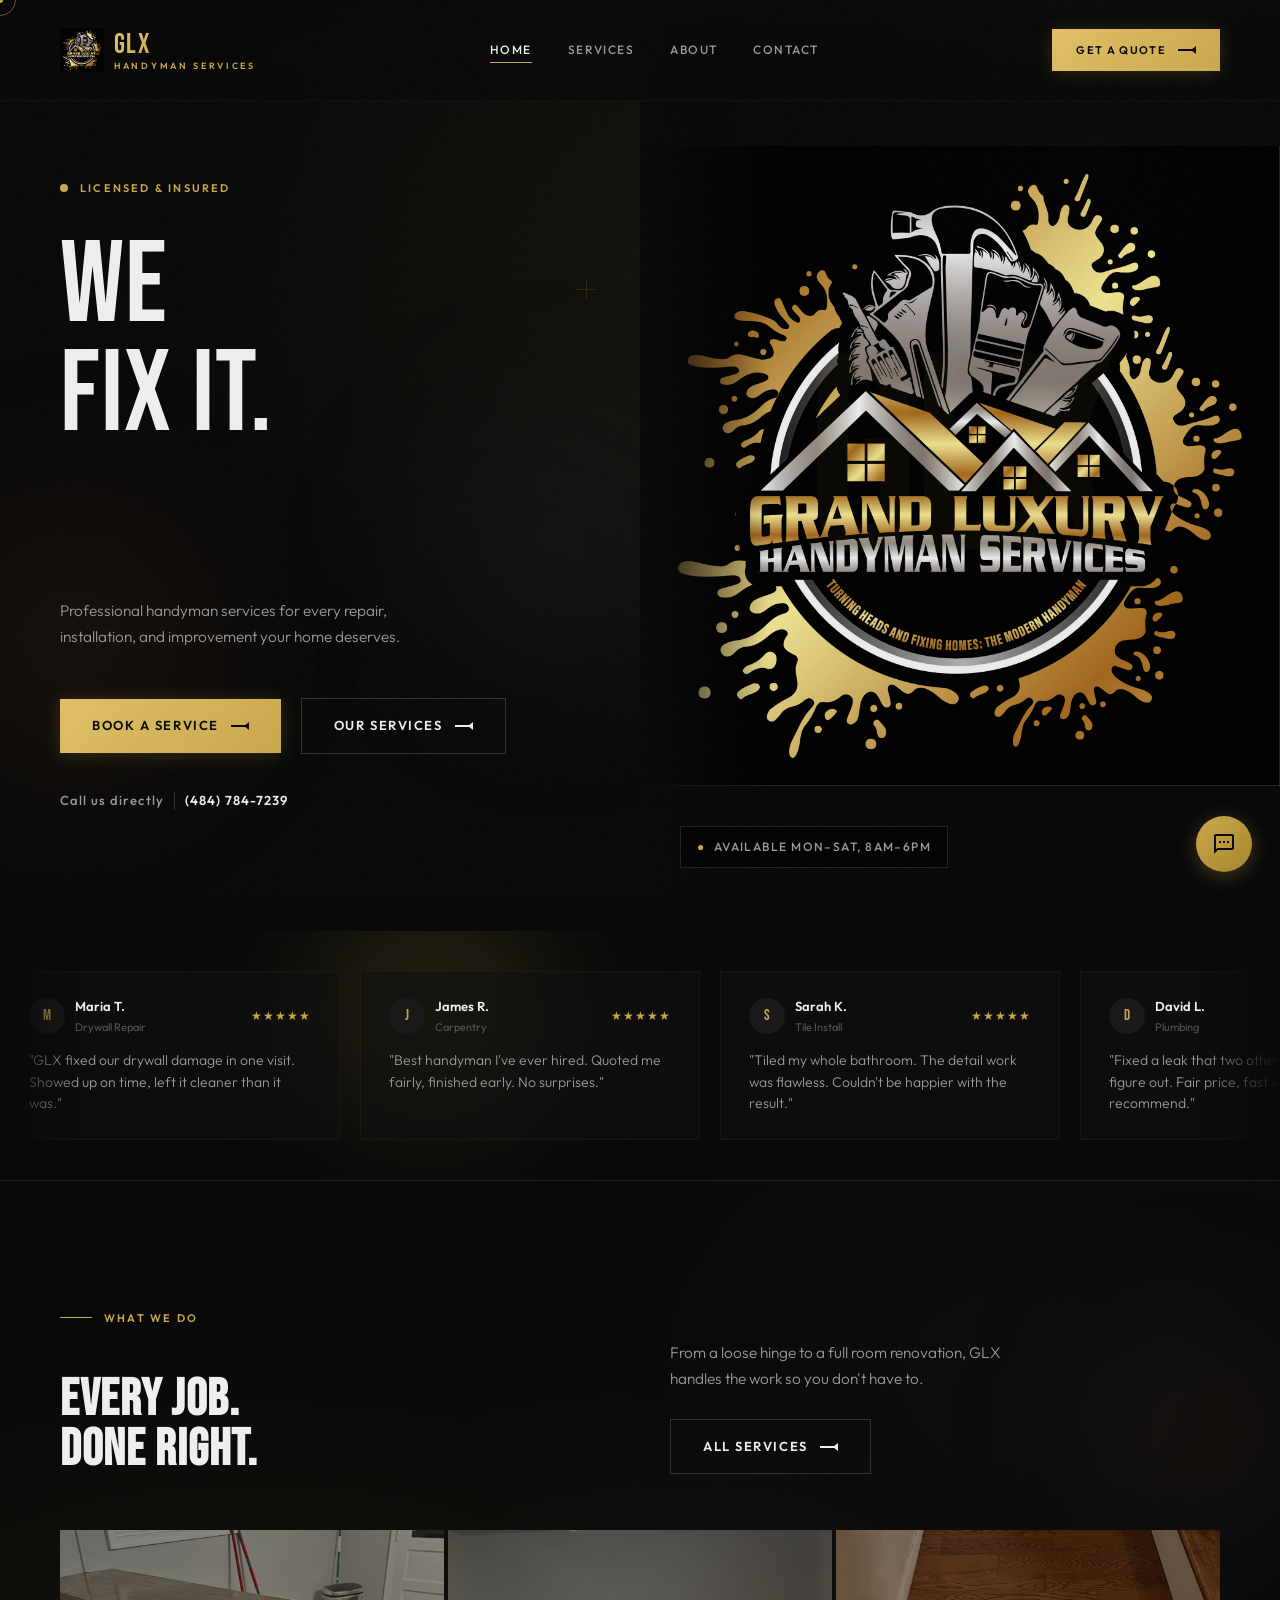
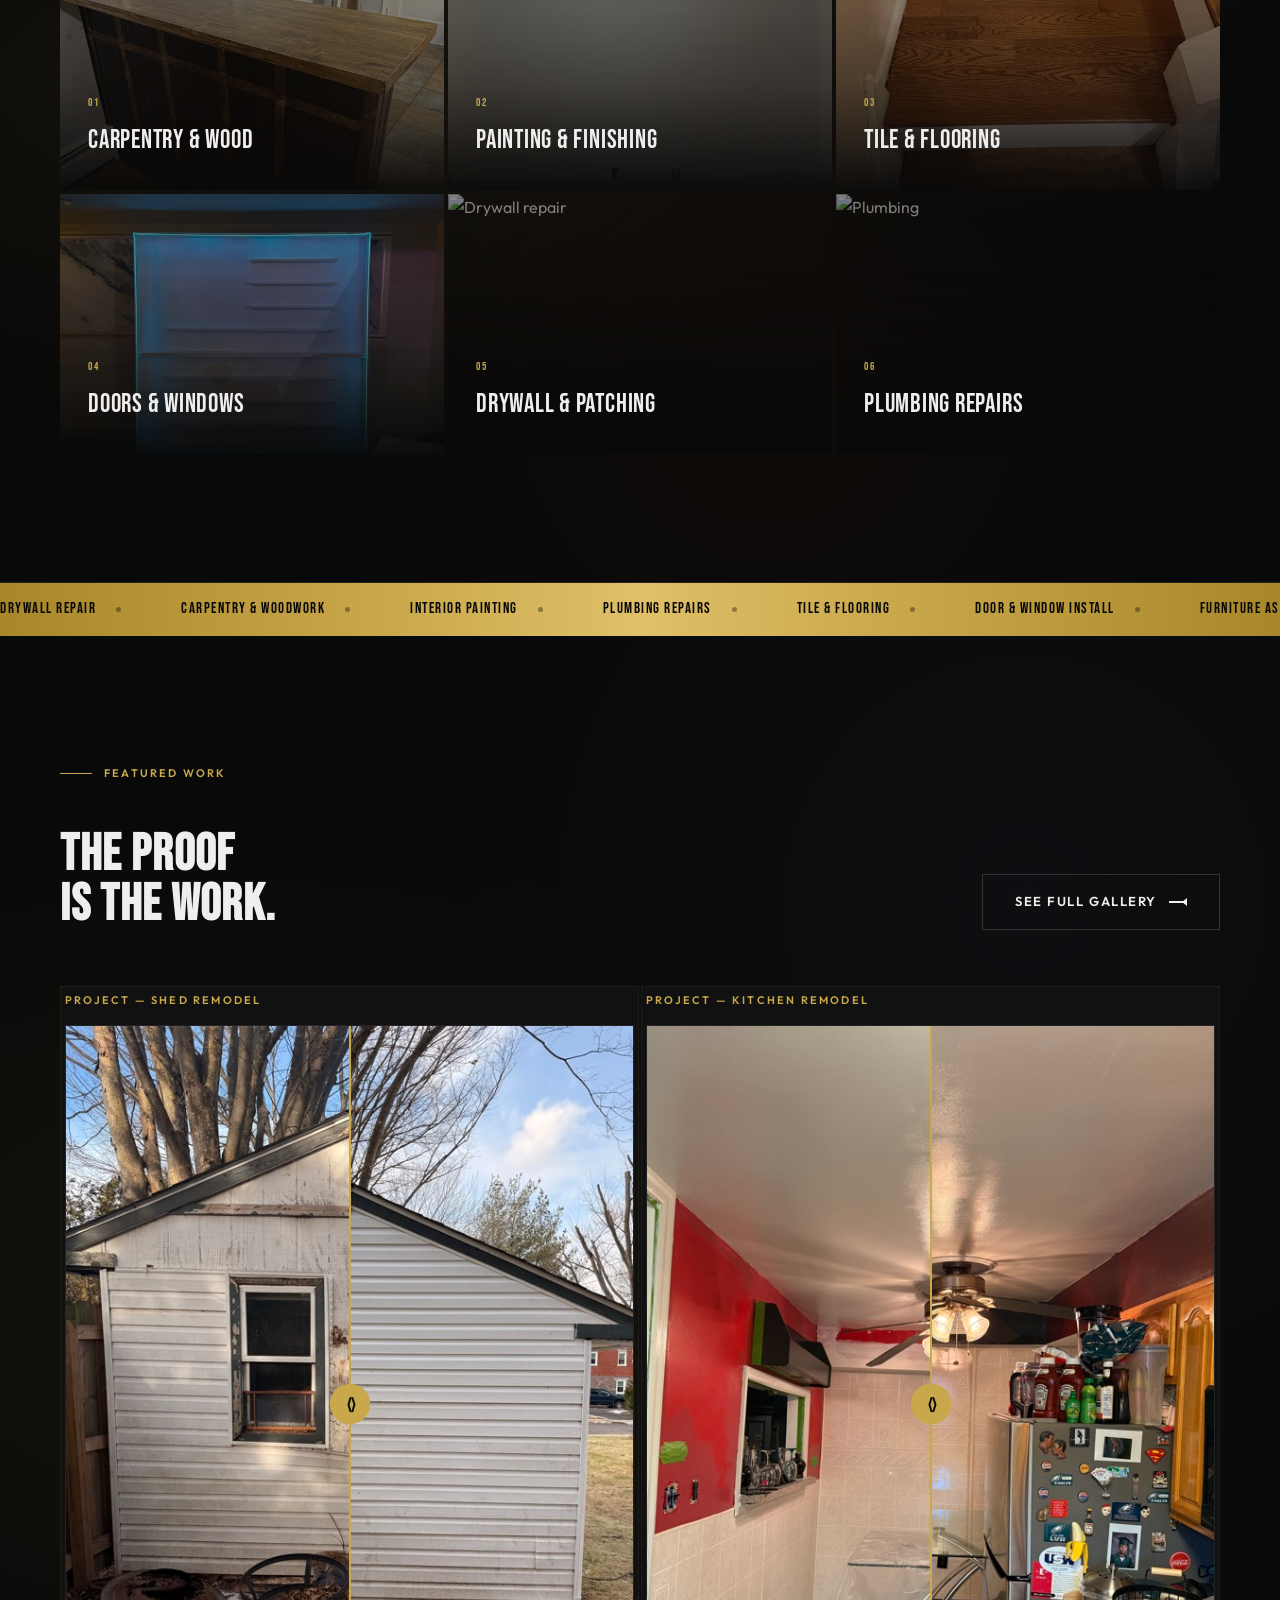
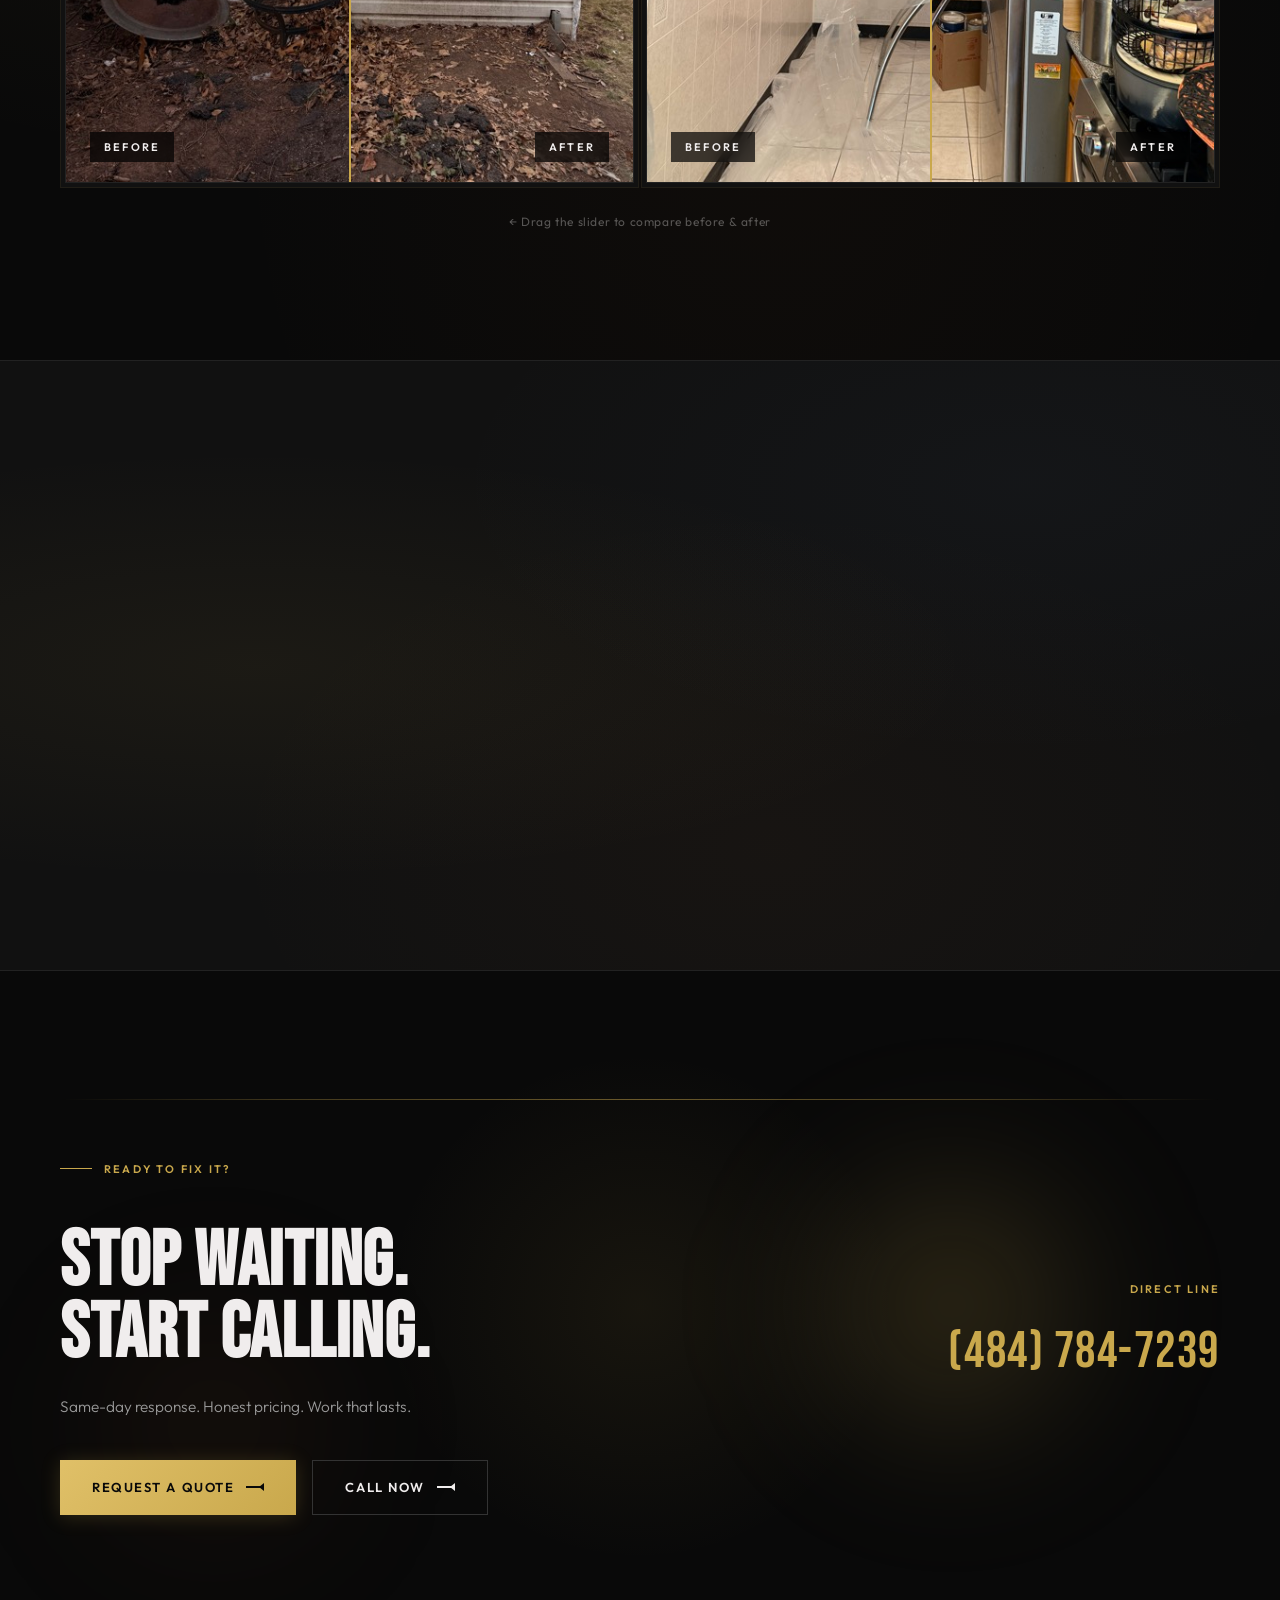
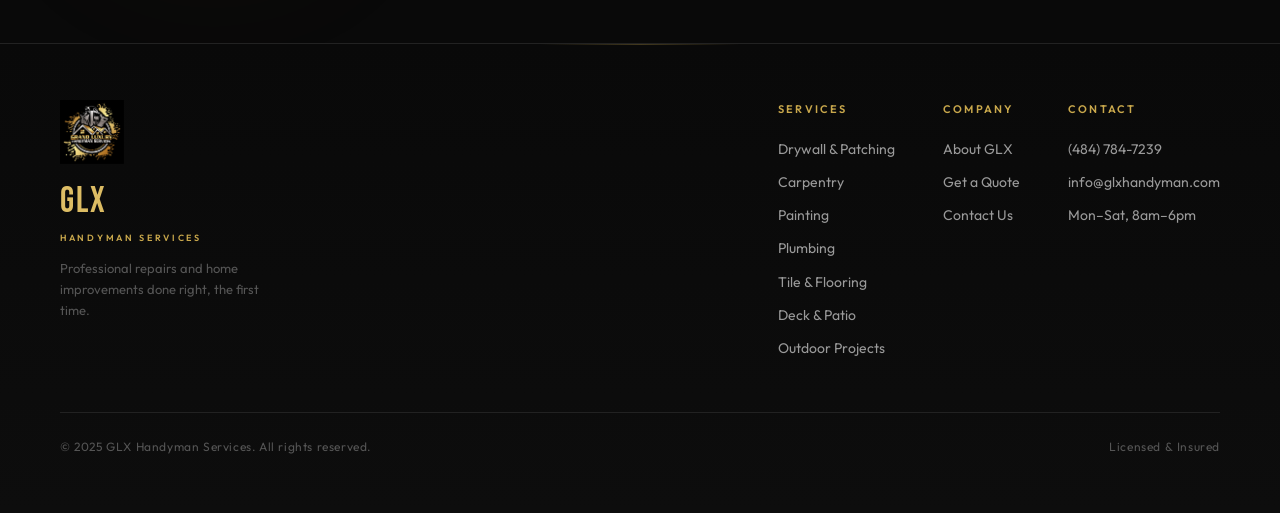
==== commit b7a2ae70: "Site upgrade: real project photos, new services, mobile optimization - Replaced stock images with re" ====
--- a/index.html
+++ b/index.html
@@ -134,12 +134,12 @@
       width: 100%;
       height: 100%;
       object-fit: cover;
-      opacity: 0.75;
+      opacity: 0.92;
     }
     .hero-visual-overlay {
       position: absolute;
       inset: 0;
-      background: linear-gradient(to right, var(--black) 0%, transparent 30%);
+      background: linear-gradient(to right, var(--black) 0%, transparent 20%);
       pointer-events: none;
     }
     .hero-visual-caption {
@@ -803,6 +803,8 @@
     </div>
   </section>
 
+  <!-- Trust Stats removed -->
+
   <!-- ── Services Preview ─────────────────────────────────────── -->
   <section class="services-preview section-mesh" style="position:relative;">
     <div class="gradient-orb orb-warm" style="width:300px;height:300px;top:10%;right:-5%;animation:orbFloat3 16s ease-in-out infinite;"></div>
@@ -825,54 +827,54 @@
         </div>
       </div>
 
-      <!-- Bento Services Grid -->
+      <!-- Bento Services Grid — Clean 3x2, real photos first -->
       <div class="services-bento reveal">
-        <a href="services.html#drywall" class="bento-card bento-lg tilt-card" data-cursor>
-          <img src="https://images.unsplash.com/photo-1504307651254-35680f356dfd?auto=format&fit=crop&w=800&q=80" alt="Drywall repair" />
+        <a href="services.html#carpentry" class="bento-card tilt-card" data-cursor>
+          <img src="images/services/IMG_1629.jpg" alt="Carpentry" />
           <div class="bento-arrow">→</div>
           <div class="bento-content">
             <span class="bento-num">01</span>
-            <div class="bento-title">Drywall &amp; Patching</div>
+            <div class="bento-title">Carpentry &amp; Wood</div>
           </div>
         </a>
-        <a href="services.html#carpentry" class="bento-card tilt-card" data-cursor>
-          <img src="https://images.unsplash.com/photo-1588854337236-6889d631faa8?auto=format&fit=crop&w=800&q=80" alt="Carpentry" />
+        <a href="services.html#painting" class="bento-card tilt-card" data-cursor>
+          <img src="images/services/IMG_6710.jpg" alt="Painting" />
           <div class="bento-arrow">→</div>
           <div class="bento-content">
             <span class="bento-num">02</span>
-            <div class="bento-title">Carpentry &amp; Wood</div>
+            <div class="bento-title">Painting &amp; Finishing</div>
           </div>
         </a>
-        <a href="services.html#painting" class="bento-card tilt-card" data-cursor>
-          <img src="https://images.unsplash.com/photo-1562259929-b4e1fd3aef09?auto=format&fit=crop&w=800&q=80" alt="Painting" />
+        <a href="services.html#tile" class="bento-card tilt-card" data-cursor>
+          <img src="images/services/IMG_4386.jpg" alt="Tile & Flooring" />
           <div class="bento-arrow">→</div>
           <div class="bento-content">
             <span class="bento-num">03</span>
-            <div class="bento-title">Painting &amp; Finishing</div>
+            <div class="bento-title">Tile &amp; Flooring</div>
+          </div>
+        </a>
+        <a href="services.html#doors" class="bento-card tilt-card" data-cursor>
+          <img src="images/services/IMG_1907.jpg" alt="Doors & Windows" />
+          <div class="bento-arrow">→</div>
+          <div class="bento-content">
+            <span class="bento-num">04</span>
+            <div class="bento-title">Doors &amp; Windows</div>
+          </div>
+        </a>
+        <a href="services.html#drywall" class="bento-card tilt-card" data-cursor>
+          <img src="https://images.unsplash.com/photo-1581858726788-75bc0f6a952d?auto=format&fit=crop&w=800&q=80" alt="Drywall repair" />
+          <div class="bento-arrow">→</div>
+          <div class="bento-content">
+            <span class="bento-num">05</span>
+            <div class="bento-title">Drywall &amp; Patching</div>
           </div>
         </a>
         <a href="services.html#plumbing" class="bento-card tilt-card" data-cursor>
           <img src="https://images.unsplash.com/photo-1585704032915-c3400ca199e7?auto=format&fit=crop&w=800&q=80" alt="Plumbing" />
           <div class="bento-arrow">→</div>
           <div class="bento-content">
-            <span class="bento-num">04</span>
+            <span class="bento-num">06</span>
             <div class="bento-title">Plumbing Repairs</div>
-          </div>
-        </a>
-        <a href="services.html#tile" class="bento-card bento-wide tilt-card" data-cursor>
-          <img src="https://images.unsplash.com/photo-1484154218962-a197022b5858?auto=format&fit=crop&w=800&q=80" alt="Tile & Flooring" />
-          <div class="bento-arrow">→</div>
-          <div class="bento-content">
-            <span class="bento-num">05</span>
-            <div class="bento-title">Tile &amp; Flooring</div>
-          </div>
-        </a>
-        <a href="services.html#doors" class="bento-card tilt-card" data-cursor>
-          <img src="https://images.unsplash.com/photo-1558618666-fcd25c85f82e?auto=format&fit=crop&w=800&q=80" alt="Doors & Windows" />
-          <div class="bento-arrow">→</div>
-          <div class="bento-content">
-            <span class="bento-num">06</span>
-            <div class="bento-title">Doors &amp; Windows</div>
           </div>
         </a>
       </div>
@@ -890,6 +892,9 @@
       <div class="ticker-item">Door &amp; Window Install <span class="ticker-dot"></span></div>
       <div class="ticker-item">Furniture Assembly <span class="ticker-dot"></span></div>
       <div class="ticker-item">General Maintenance <span class="ticker-dot"></span></div>
+      <div class="ticker-item">Deck Building <span class="ticker-dot"></span></div>
+      <div class="ticker-item">Outdoor Projects <span class="ticker-dot"></span></div>
+      <div class="ticker-item">Exterior Repairs <span class="ticker-dot"></span></div>
     </div>
   </div>
 
@@ -914,14 +919,13 @@
       <div class="ba-wrapper reveal">
         <!-- Before/After Slider 1 -->
         <div class="ba-container">
-          <p class="label" style="margin-bottom: 16px;">Project — Drywall Repair</p>
-          <div class="ba-slider" style="aspect-ratio: 4/3;">
-            <!-- REPLACE: Set background-image on .ba-before and .ba-after to your real before/after photos -->
+          <p class="label" style="margin-bottom: 16px;">Project — Shed Remodel</p>
+          <div class="ba-slider" style="aspect-ratio: 3/4;">
             <div class="ba-before" style="background:#1a1510;">
-              <img class="ba-before-img" src="https://images.unsplash.com/photo-1523413363574-c30aa1c2a516?auto=format&fit=crop&w=800&q=80" alt="Before — damaged drywall" />
+              <img class="ba-before-img" src="images/services/IMG_4645.jpg" alt="Before — old shed with stained siding" style="object-fit:cover; width:100%; height:100%;" />
             </div>
             <div class="ba-after" style="background:#1e2a18;">
-              <img class="ba-after-img" src="https://images.unsplash.com/photo-1560448204-e02f11c3d0e2?auto=format&fit=crop&w=800&q=80" alt="After — repaired wall" />
+              <img class="ba-after-img" src="images/services/IMG_4623.jpg" alt="After — remodeled shed with fresh siding and trim" style="object-fit:cover; width:100%; height:100%;" />
             </div>
             <div class="ba-handle">
               <div style="position:absolute;top:50%;left:50%;transform:translate(-50%,-50%);width:40px;height:40px;background:var(--accent);border-radius:50%;display:flex;align-items:center;justify-content:center;">
@@ -937,13 +941,13 @@
 
         <!-- Before/After Slider 2 -->
         <div class="ba-container">
-          <p class="label" style="margin-bottom: 16px;">Project — Bathroom Tile</p>
-          <div class="ba-slider" style="aspect-ratio: 4/3;">
+          <p class="label" style="margin-bottom: 16px;">Project — Kitchen Remodel</p>
+          <div class="ba-slider" style="aspect-ratio: 3/4;">
             <div class="ba-before" style="background:#181510;">
-              <img class="ba-before-img" src="https://images.unsplash.com/photo-1552321554-5fefe8c9ef14?auto=format&fit=crop&w=800&q=80" alt="Before — old bathroom tile" />
+              <img class="ba-before-img" src="images/services/IMG_4468_2.jpg" alt="Before — kitchen before remodel" style="object-fit:cover; width:100%; height:100%;" />
             </div>
             <div class="ba-after" style="background:#141820;">
-              <img class="ba-after-img" src="https://images.unsplash.com/photo-1620626011761-996317b8d101?auto=format&fit=crop&w=800&q=80" alt="After — modern bathroom tile" />
+              <img class="ba-after-img" src="images/services/IMG_4434.jpg" alt="After — finished kitchen remodel" style="object-fit:cover; width:100%; height:100%;" />
             </div>
             <div class="ba-handle">
               <div style="position:absolute;top:50%;left:50%;transform:translate(-50%,-50%);width:40px;height:40px;background:var(--accent);border-radius:50%;display:flex;align-items:center;justify-content:center;">
@@ -963,6 +967,8 @@
       </p>
     </div>
   </section>
+
+  <!-- Project Gallery removed -->
 
   <!-- ── How It Works ─────────────────────────────────────────── -->
   <section class="how-it-works section-mesh">
@@ -1046,6 +1052,8 @@
             <a href="services.html#painting" class="footer-link">Painting</a>
             <a href="services.html#plumbing" class="footer-link">Plumbing</a>
             <a href="services.html#tile" class="footer-link">Tile &amp; Flooring</a>
+            <a href="services.html#decks" class="footer-link">Deck &amp; Patio</a>
+            <a href="services.html#outdoor" class="footer-link">Outdoor Projects</a>
           </div>
         </div>
         <div>
--- a/css/styles.css
+++ b/css/styles.css
@@ -1219,6 +1219,35 @@
 
   /* ── Mobile Menu Font Size ── */
   .nav-mobile-menu .nav-link { font-size: 36px; }
+
+  /* ── Hero — Cap height so user isn't stuck scrolling forever ── */
+  .hero { min-height: auto; }
+  .hero-content { padding-top: 100px; padding-bottom: 40px; }
+  .hero-visual { max-height: 280px; }
+
+  /* ── Chatbot — Full width on small screens ── */
+  .chatbot-window {
+    right: 8px;
+    left: 8px;
+    bottom: 72px;
+    width: auto;
+    max-height: 65vh;
+  }
+  .chatbot-toggle { bottom: 16px; right: 16px; width: 48px; height: 48px; }
+
+  /* ── Tighter section padding on small phones ── */
+  .testi-carousel { padding: 40px 16px; }
+  .how-it-works { padding: 48px 0; }
+  .hiw-grid { gap: 32px; }
+
+  /* ── Before/After — Tighter on mobile ── */
+  .ba-slider { aspect-ratio: 3/2 !important; }
+
+  /* ── Service blocks on services page — Tighter ── */
+  .sfb-content { padding: 24px 20px !important; }
+  .sfb-visual { min-height: 180px !important; }
+  .sfb-tags { gap: 4px; }
+  .sfb-tag { font-size: 9px; padding: 4px 8px; }
 }
 
 /* ── Chatbot Widget ───────────────────────────────────────── */
@@ -1870,3 +1899,80 @@
 .ba-container:hover {
   border-color: rgba(201,168,76,0.2);
 }
+
+/* ── Trust Stats ──────────────────────────────────────────── */
+.trust-grid {
+  display: grid;
+  grid-template-columns: repeat(4, 1fr);
+  gap: 32px;
+  padding: var(--section-pad) 0;
+  border-top: 1px solid var(--border);
+  border-bottom: 1px solid var(--border);
+}
+.trust-stat { text-align: center; }
+.trust-stat-num {
+  font-family: var(--font-display);
+  font-size: clamp(48px, 6vw, 80px);
+  color: var(--text);
+  line-height: 1;
+  margin-bottom: 8px;
+}
+.trust-stat-label {
+  font-size: 13px;
+  font-weight: 500;
+  letter-spacing: 0.1em;
+  text-transform: uppercase;
+  color: var(--text-dim);
+}
+@media (max-width: 768px) {
+  .trust-grid { grid-template-columns: repeat(2, 1fr); gap: 40px 24px; }
+}
+
+/* ── Project Gallery ─────────────────────────────────────── */
+.gallery-grid {
+  display: grid;
+  grid-template-columns: repeat(3, 1fr);
+  gap: 12px;
+}
+.gallery-item {
+  position: relative;
+  overflow: hidden;
+  aspect-ratio: 4/3;
+  border-radius: 4px;
+}
+.gallery-item.gallery-wide {
+  grid-column: span 2;
+}
+.gallery-item img {
+  width: 100%;
+  height: 100%;
+  object-fit: cover;
+  transition: transform 0.6s var(--ease), opacity 0.4s;
+  opacity: 0.7;
+}
+.gallery-item:hover img {
+  transform: scale(1.06);
+  opacity: 0.9;
+}
+.gallery-overlay {
+  position: absolute;
+  inset: 0;
+  display: flex;
+  align-items: flex-end;
+  padding: 20px;
+  background: linear-gradient(to top, rgba(0,0,0,0.7) 0%, transparent 60%);
+  opacity: 0;
+  transition: opacity 0.4s var(--ease);
+}
+.gallery-item:hover .gallery-overlay { opacity: 1; }
+.gallery-overlay span {
+  font-family: var(--font-display);
+  font-size: 20px;
+  letter-spacing: 0.06em;
+  color: var(--accent);
+  text-transform: uppercase;
+}
+@media (max-width: 768px) {
+  .gallery-grid { grid-template-columns: repeat(2, 1fr); }
+  .gallery-item.gallery-wide { grid-column: span 1; }
+}
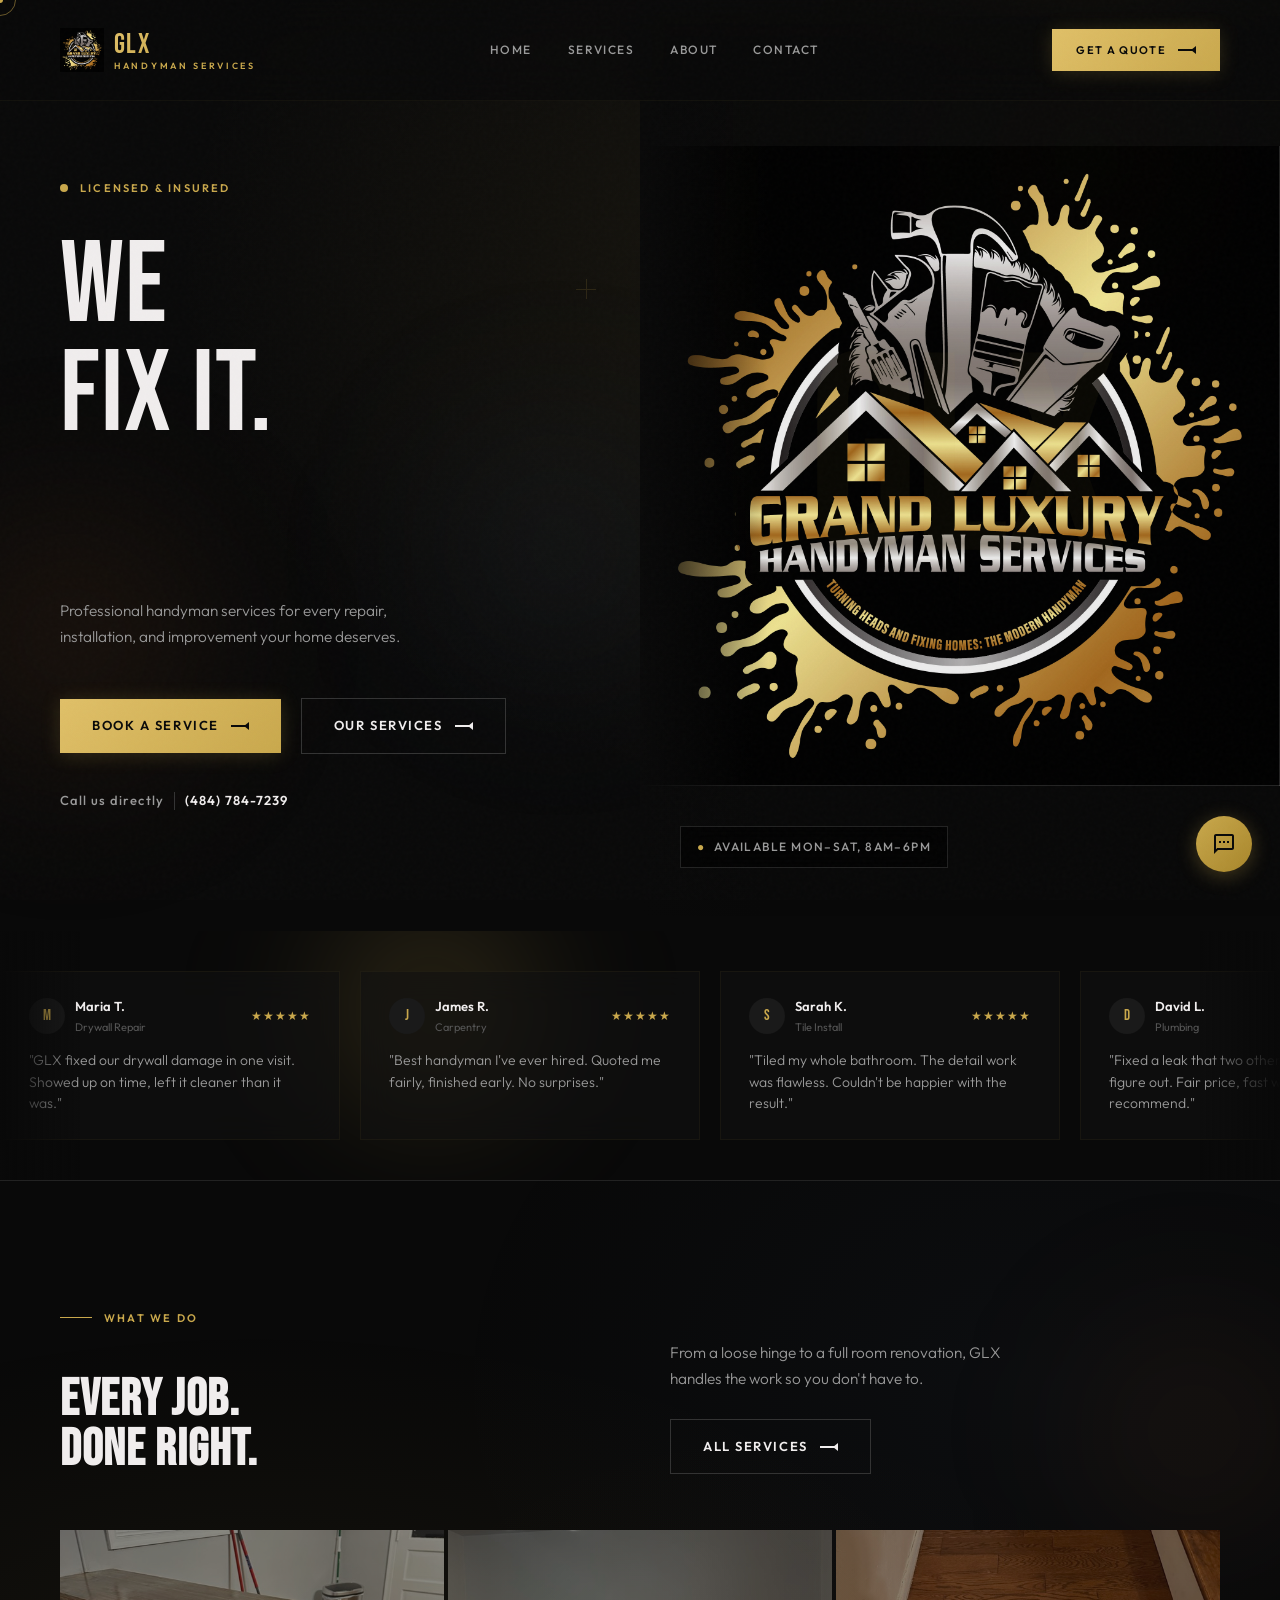
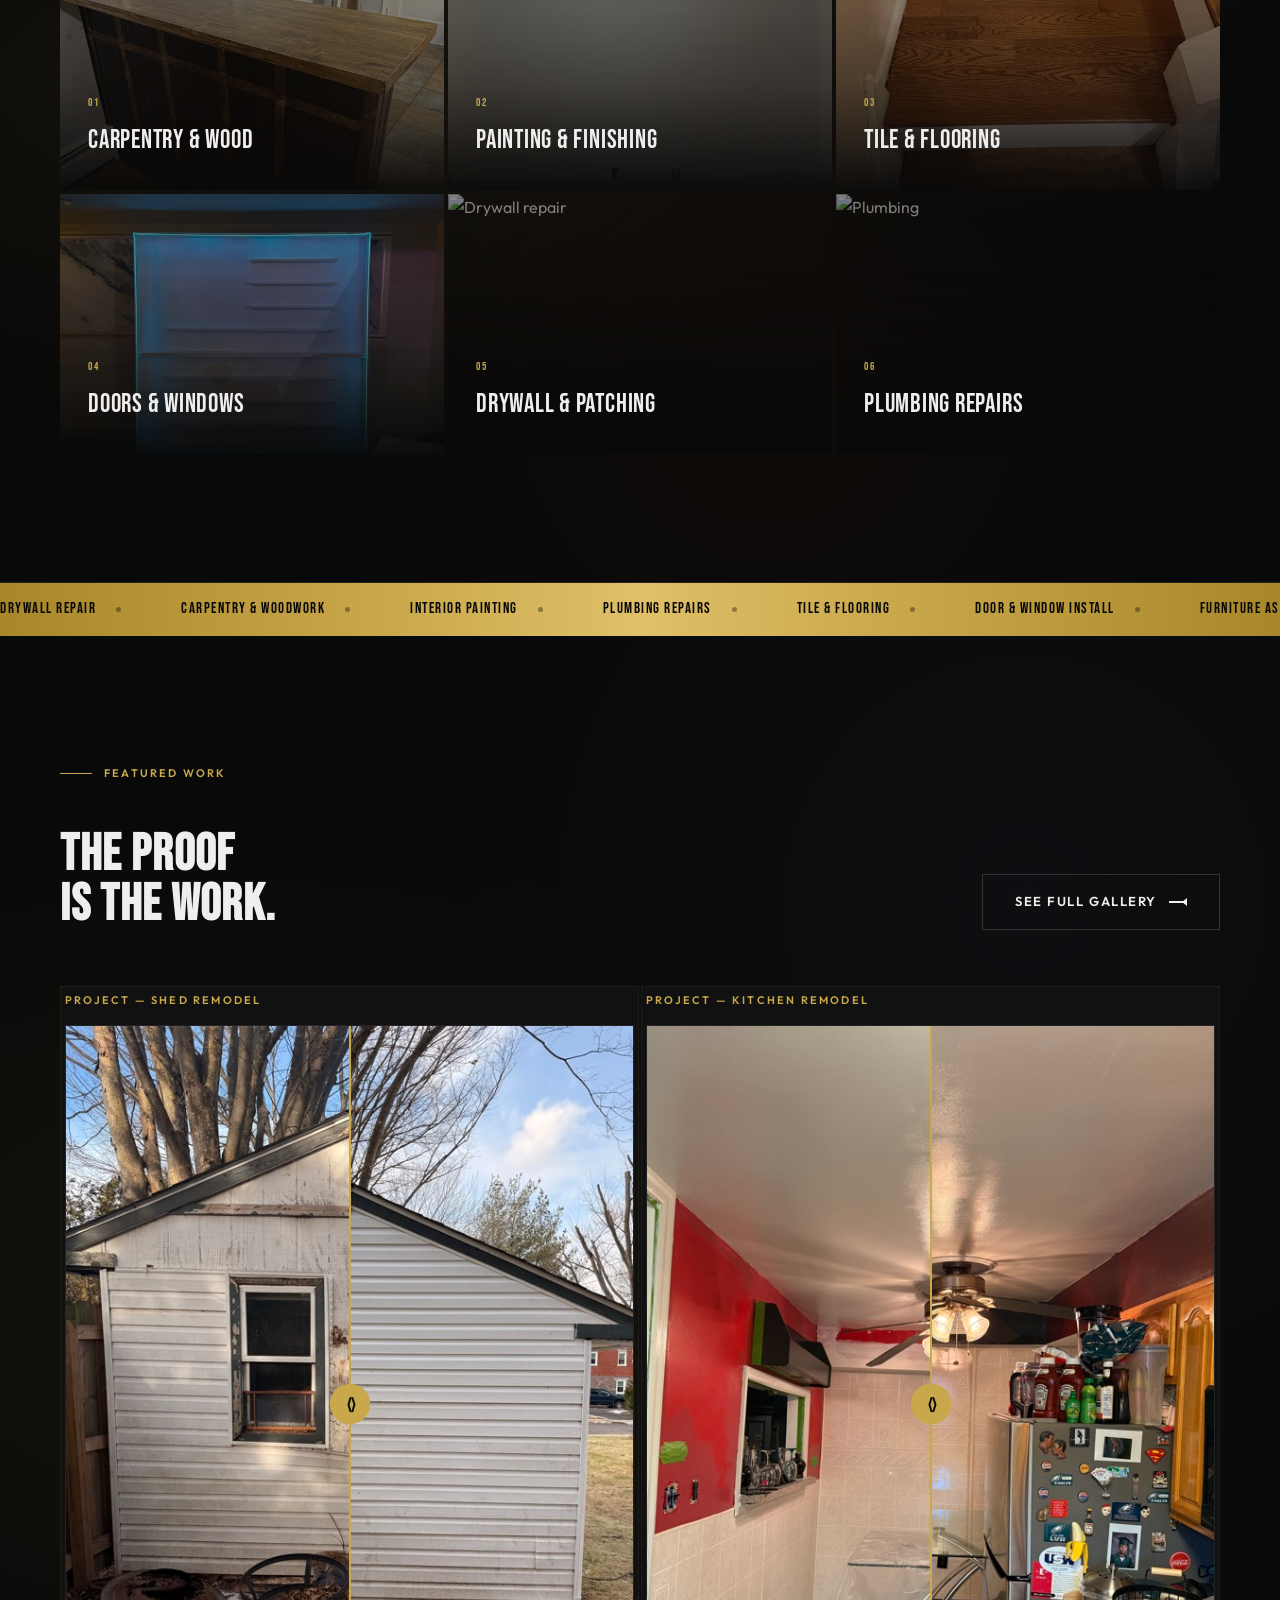
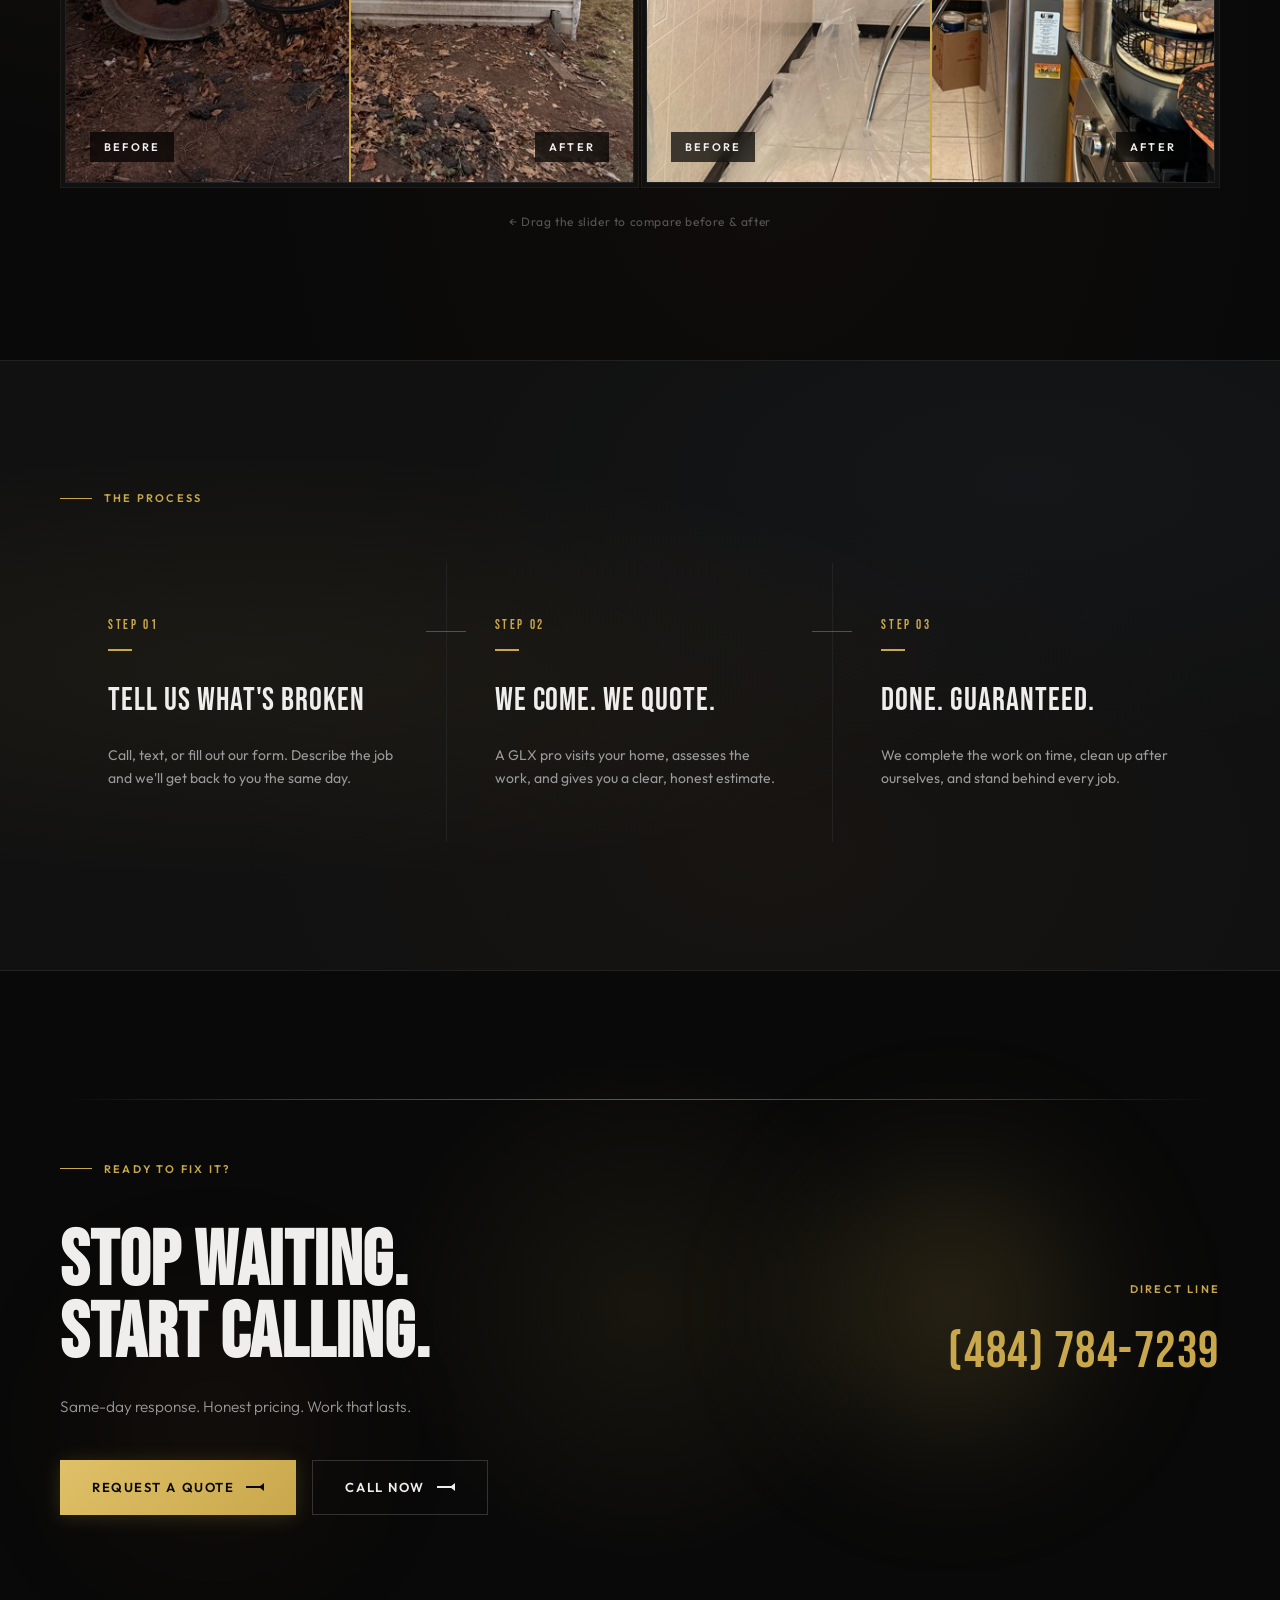
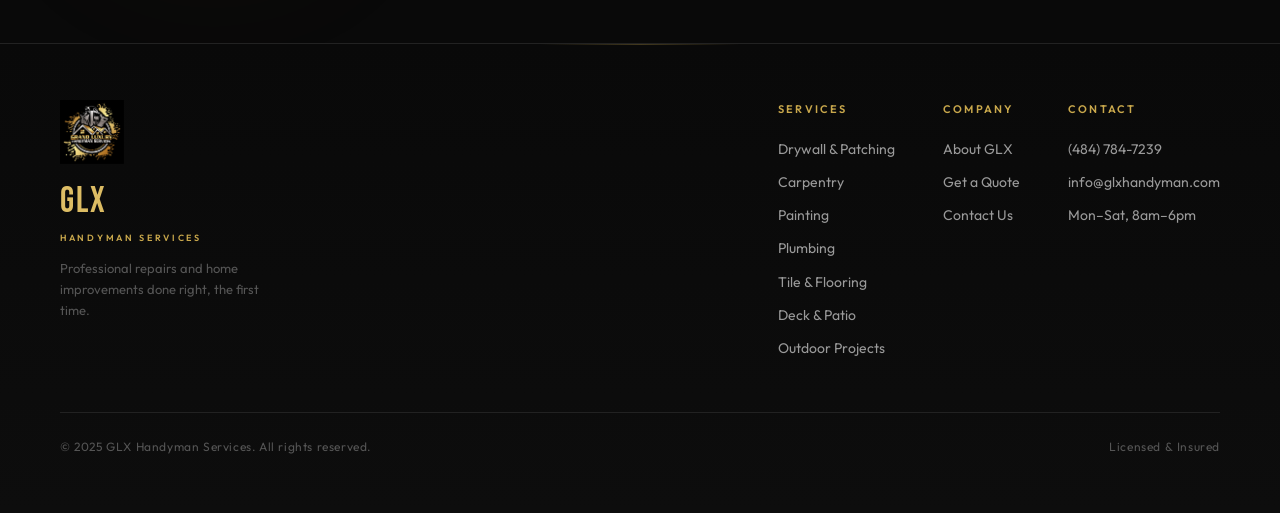
==== commit b6d125f7: "Add Bright Automations tracking + Vercel config + clean URLs - Inject brightengine tracking script i" ====
--- a/index.html
+++ b/index.html
@@ -609,6 +609,8 @@
     .mobile-hero-logo { display: none; }
     .mobile-scroll-hint { display: none; }
   </style>
+  <!-- Bright Automations tracking -->
+  <script src="https://brightengine-production.up.railway.app/api/track/ce287e97371f540f" defer></script>
 </head>
 <body>
   <div class="scroll-progress" id="scrollProgress"></div>
@@ -620,7 +622,7 @@
   <nav class="nav">
     <div class="container">
       <div class="nav-inner">
-        <a href="index.html" class="nav-logo">
+        <a href="/" class="nav-logo">
           <img src="images/Grand%20Luxury%20Handyman%20Services%20logos-01.JPG" alt="GLX Logo" class="nav-logo-img" />
           <div class="nav-logo-text">
             <span class="nav-logo-main">GLX</span>
@@ -628,12 +630,12 @@
           </div>
         </a>
         <div class="nav-links">
-          <a href="index.html" class="nav-link">Home</a>
-          <a href="services.html" class="nav-link">Services</a>
-          <a href="about.html" class="nav-link">About</a>
-          <a href="contact.html" class="nav-link">Contact</a>
-        </div>
-        <a href="contact.html" class="btn btn-primary nav-cta">
+          <a href="/" class="nav-link">Home</a>
+          <a href="/services" class="nav-link">Services</a>
+          <a href="/about" class="nav-link">About</a>
+          <a href="/contact" class="nav-link">Contact</a>
+        </div>
+        <a href="/contact" class="btn btn-primary nav-cta">
           <span>Get a Quote</span>
           <span class="btn-icon"></span>
         </a>
@@ -646,11 +648,11 @@
 
   <!-- Mobile Menu -->
   <div class="nav-mobile-menu">
-    <a href="index.html" class="nav-link">Home</a>
-    <a href="services.html" class="nav-link">Services</a>
-    <a href="about.html" class="nav-link">About</a>
-    <a href="contact.html" class="nav-link">Contact</a>
-    <a href="contact.html" class="btn btn-primary" style="margin-top:20px">Get a Quote</a>
+    <a href="/" class="nav-link">Home</a>
+    <a href="/services" class="nav-link">Services</a>
+    <a href="/about" class="nav-link">About</a>
+    <a href="/contact" class="nav-link">Contact</a>
+    <a href="/contact" class="btn btn-primary" style="margin-top:20px">Get a Quote</a>
   </div>
 
   <!-- ── Hero ────────────────────────────────────────────────── -->
@@ -683,11 +685,11 @@
       </p>
 
       <div class="hero-actions">
-        <a href="contact.html" class="btn btn-primary">
+        <a href="/contact" class="btn btn-primary">
           <span>Book a Service</span>
           <span class="btn-icon"></span>
         </a>
-        <a href="services.html" class="btn btn-outline">
+        <a href="/services" class="btn btn-outline">
           <span>Our Services</span>
           <span class="btn-icon"></span>
         </a>
@@ -820,7 +822,7 @@
           <p class="body-md" style="max-width: 360px;">
             From a loose hinge to a full room renovation, GLX handles the work so you don't have to.
           </p>
-          <a href="services.html" class="btn btn-outline" style="margin-top: 28px;">
+          <a href="/services" class="btn btn-outline" style="margin-top: 28px;">
             <span>All Services</span>
             <span class="btn-icon"></span>
           </a>
@@ -829,7 +831,7 @@
 
       <!-- Bento Services Grid — Clean 3x2, real photos first -->
       <div class="services-bento reveal">
-        <a href="services.html#carpentry" class="bento-card tilt-card" data-cursor>
+        <a href="/services#carpentry" class="bento-card tilt-card" data-cursor>
           <img src="images/services/IMG_1629.jpg" alt="Carpentry" />
           <div class="bento-arrow">→</div>
           <div class="bento-content">
@@ -837,7 +839,7 @@
             <div class="bento-title">Carpentry &amp; Wood</div>
           </div>
         </a>
-        <a href="services.html#painting" class="bento-card tilt-card" data-cursor>
+        <a href="/services#painting" class="bento-card tilt-card" data-cursor>
           <img src="images/services/IMG_6710.jpg" alt="Painting" />
           <div class="bento-arrow">→</div>
           <div class="bento-content">
@@ -845,7 +847,7 @@
             <div class="bento-title">Painting &amp; Finishing</div>
           </div>
         </a>
-        <a href="services.html#tile" class="bento-card tilt-card" data-cursor>
+        <a href="/services#tile" class="bento-card tilt-card" data-cursor>
           <img src="images/services/IMG_4386.jpg" alt="Tile & Flooring" />
           <div class="bento-arrow">→</div>
           <div class="bento-content">
@@ -853,7 +855,7 @@
             <div class="bento-title">Tile &amp; Flooring</div>
           </div>
         </a>
-        <a href="services.html#doors" class="bento-card tilt-card" data-cursor>
+        <a href="/services#doors" class="bento-card tilt-card" data-cursor>
           <img src="images/services/IMG_1907.jpg" alt="Doors & Windows" />
           <div class="bento-arrow">→</div>
           <div class="bento-content">
@@ -861,7 +863,7 @@
             <div class="bento-title">Doors &amp; Windows</div>
           </div>
         </a>
-        <a href="services.html#drywall" class="bento-card tilt-card" data-cursor>
+        <a href="/services#drywall" class="bento-card tilt-card" data-cursor>
           <img src="https://images.unsplash.com/photo-1581858726788-75bc0f6a952d?auto=format&fit=crop&w=800&q=80" alt="Drywall repair" />
           <div class="bento-arrow">→</div>
           <div class="bento-content">
@@ -869,7 +871,7 @@
             <div class="bento-title">Drywall &amp; Patching</div>
           </div>
         </a>
-        <a href="services.html#plumbing" class="bento-card tilt-card" data-cursor>
+        <a href="/services#plumbing" class="bento-card tilt-card" data-cursor>
           <img src="https://images.unsplash.com/photo-1585704032915-c3400ca199e7?auto=format&fit=crop&w=800&q=80" alt="Plumbing" />
           <div class="bento-arrow">→</div>
           <div class="bento-content">
@@ -909,7 +911,7 @@
           <h2 class="display-md">The Proof<br>Is the Work.</h2>
         </div>
         <div class="reveal reveal-delay-2">
-          <a href="services.html" class="btn btn-outline">
+          <a href="/services" class="btn btn-outline">
             <span>See Full Gallery</span>
             <span class="btn-icon"></span>
           </a>
@@ -1014,7 +1016,7 @@
             Same-day response. Honest pricing. Work that lasts.
           </p>
           <div style="display:flex; gap:16px; margin-top:40px; flex-wrap:wrap;">
-            <a href="contact.html" class="btn btn-primary">
+            <a href="/contact" class="btn btn-primary">
               <span>Request a Quote</span>
               <span class="btn-icon"></span>
             </a>
@@ -1047,21 +1049,21 @@
         <div>
           <div class="footer-col-title">Services</div>
           <div class="footer-links">
-            <a href="services.html#drywall" class="footer-link">Drywall &amp; Patching</a>
-            <a href="services.html#carpentry" class="footer-link">Carpentry</a>
-            <a href="services.html#painting" class="footer-link">Painting</a>
-            <a href="services.html#plumbing" class="footer-link">Plumbing</a>
-            <a href="services.html#tile" class="footer-link">Tile &amp; Flooring</a>
-            <a href="services.html#decks" class="footer-link">Deck &amp; Patio</a>
-            <a href="services.html#outdoor" class="footer-link">Outdoor Projects</a>
+            <a href="/services#drywall" class="footer-link">Drywall &amp; Patching</a>
+            <a href="/services#carpentry" class="footer-link">Carpentry</a>
+            <a href="/services#painting" class="footer-link">Painting</a>
+            <a href="/services#plumbing" class="footer-link">Plumbing</a>
+            <a href="/services#tile" class="footer-link">Tile &amp; Flooring</a>
+            <a href="/services#decks" class="footer-link">Deck &amp; Patio</a>
+            <a href="/services#outdoor" class="footer-link">Outdoor Projects</a>
           </div>
         </div>
         <div>
           <div class="footer-col-title">Company</div>
           <div class="footer-links">
-            <a href="about.html" class="footer-link">About GLX</a>
-            <a href="contact.html" class="footer-link">Get a Quote</a>
-            <a href="contact.html" class="footer-link">Contact Us</a>
+            <a href="/about" class="footer-link">About GLX</a>
+            <a href="/contact" class="footer-link">Get a Quote</a>
+            <a href="/contact" class="footer-link">Contact Us</a>
           </div>
         </div>
         <div>
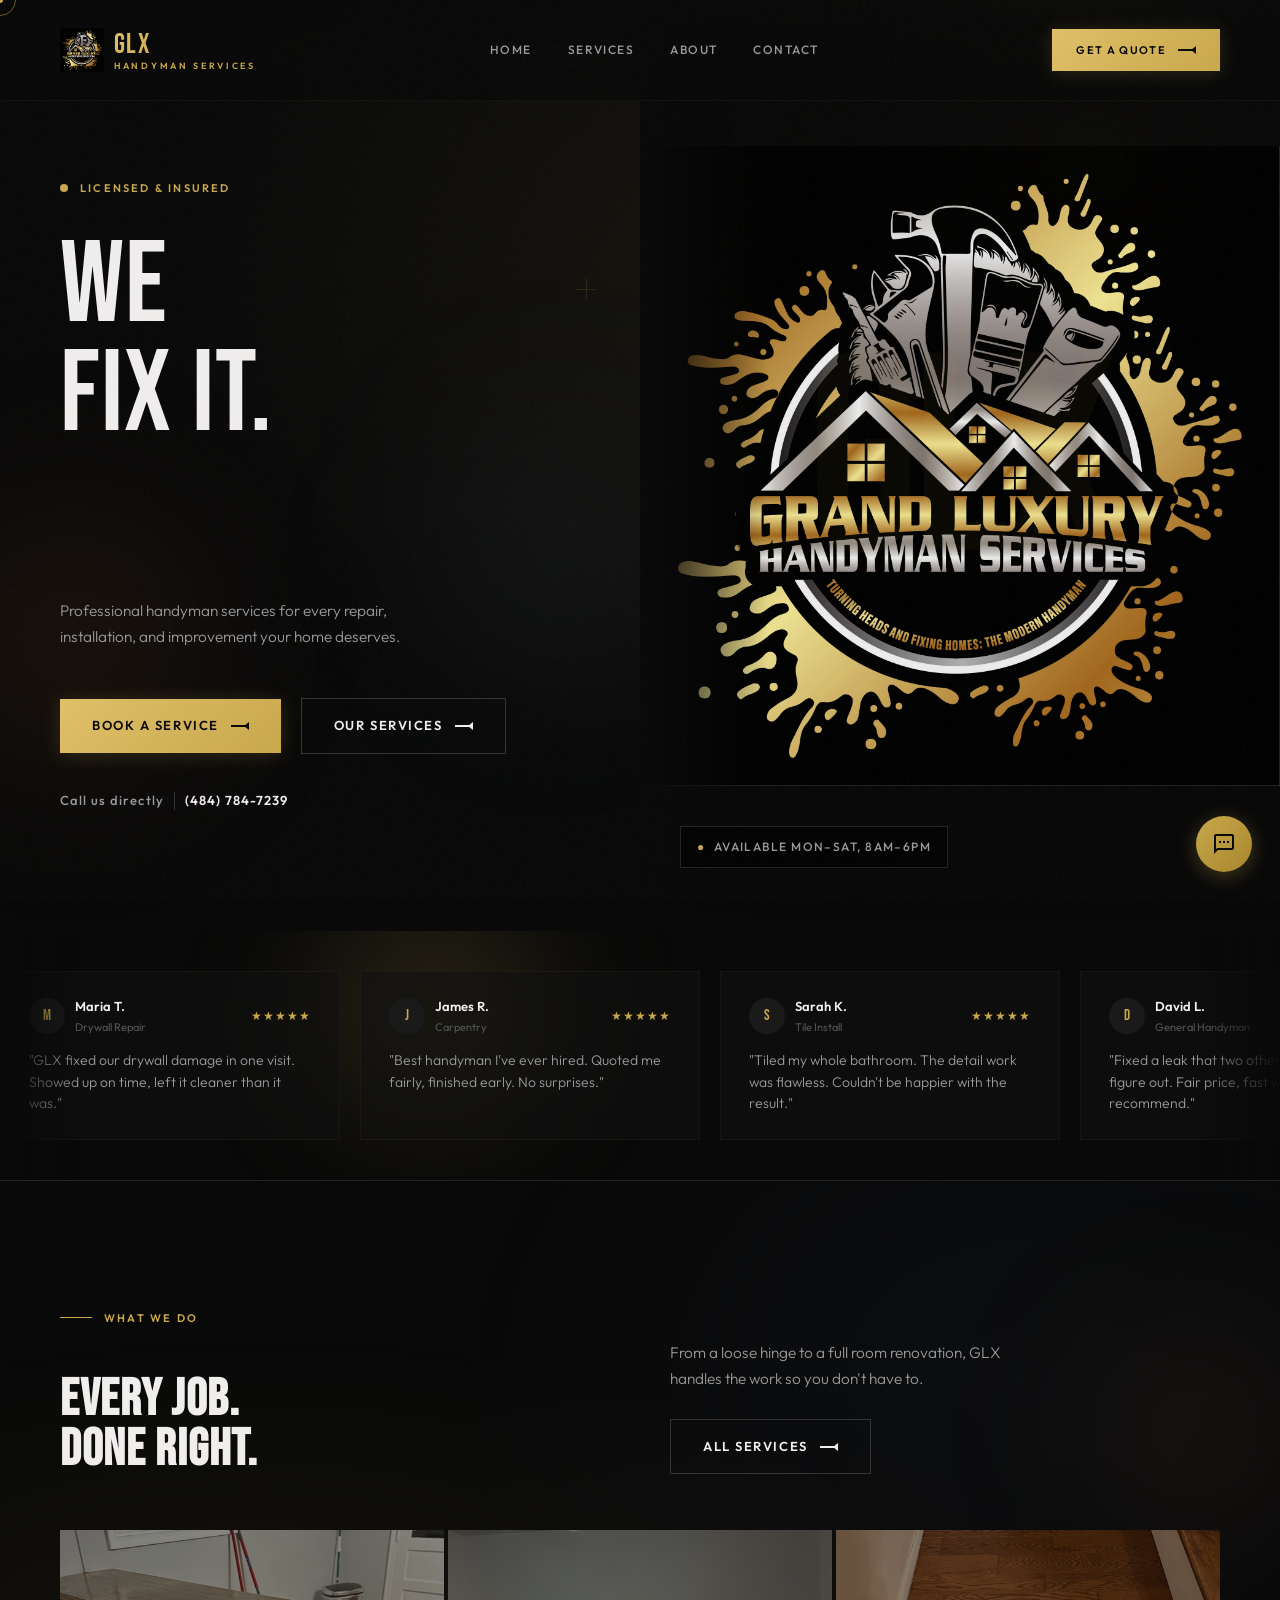
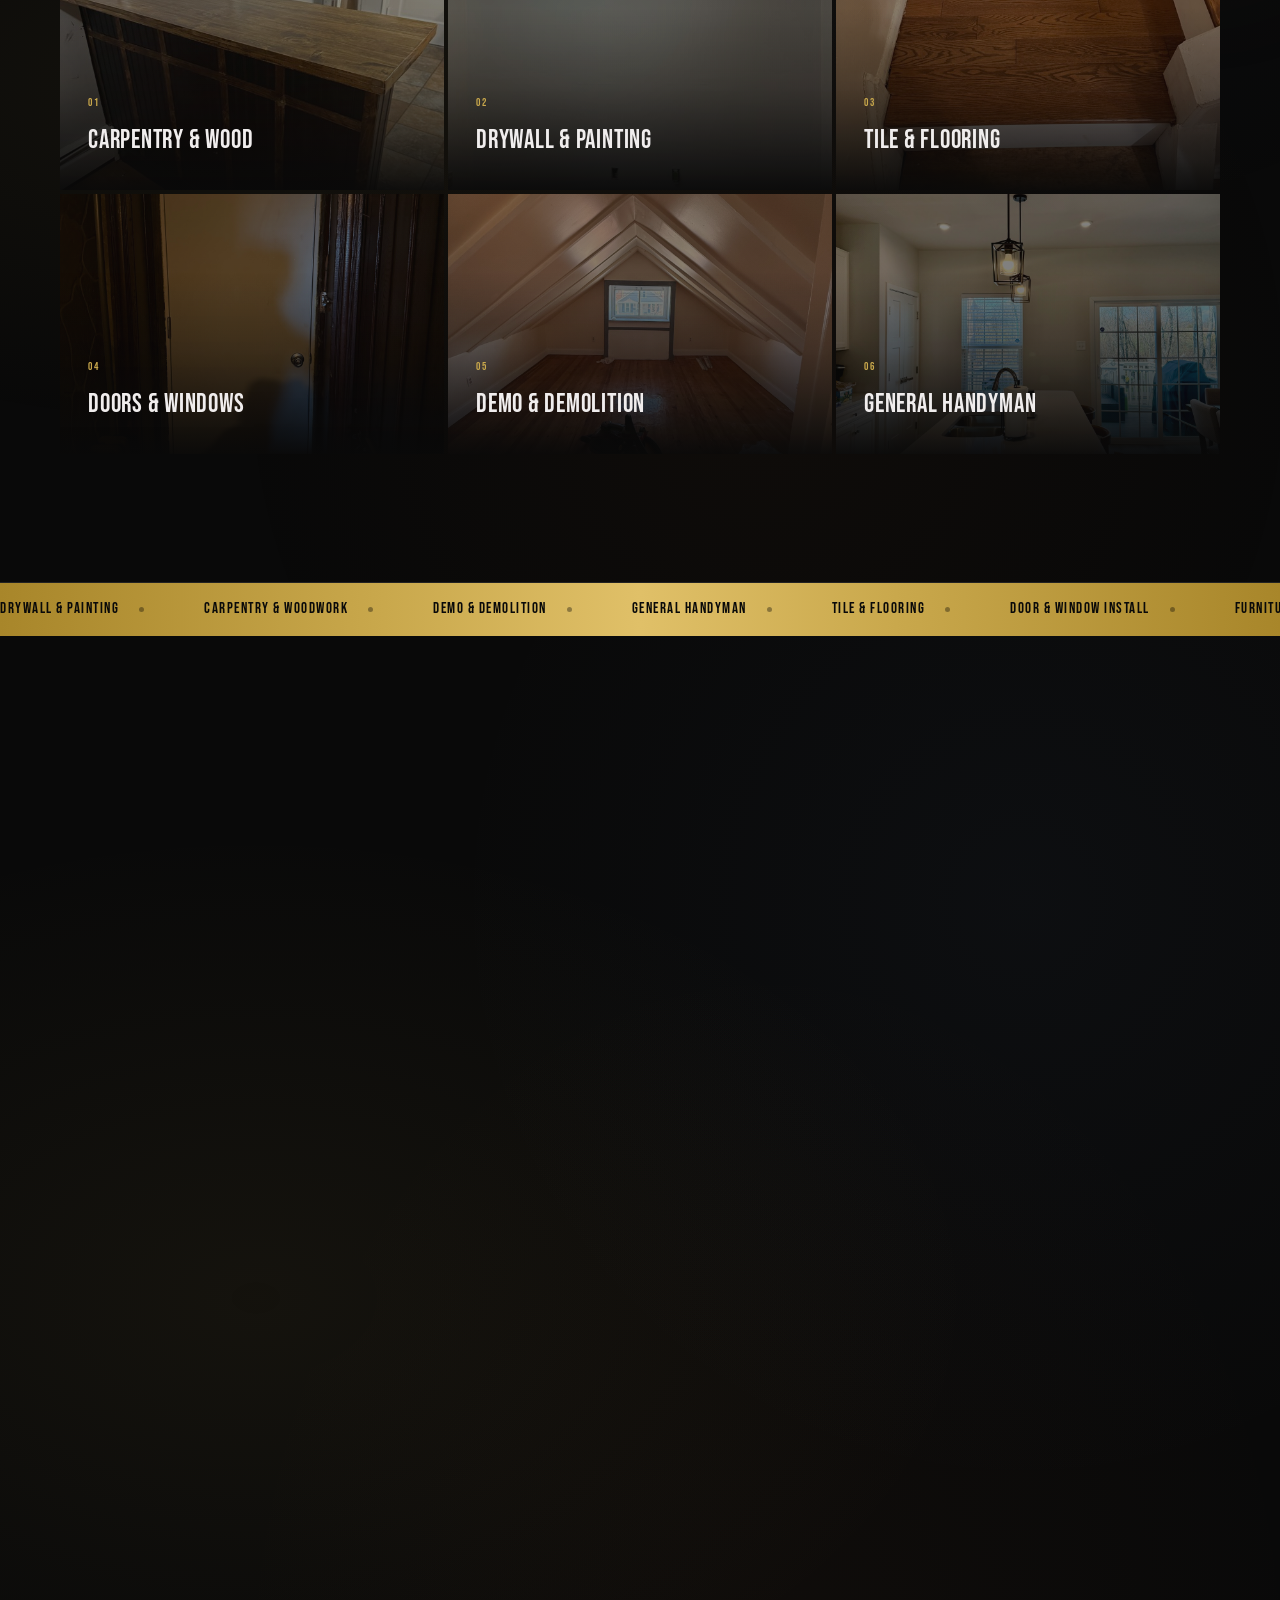
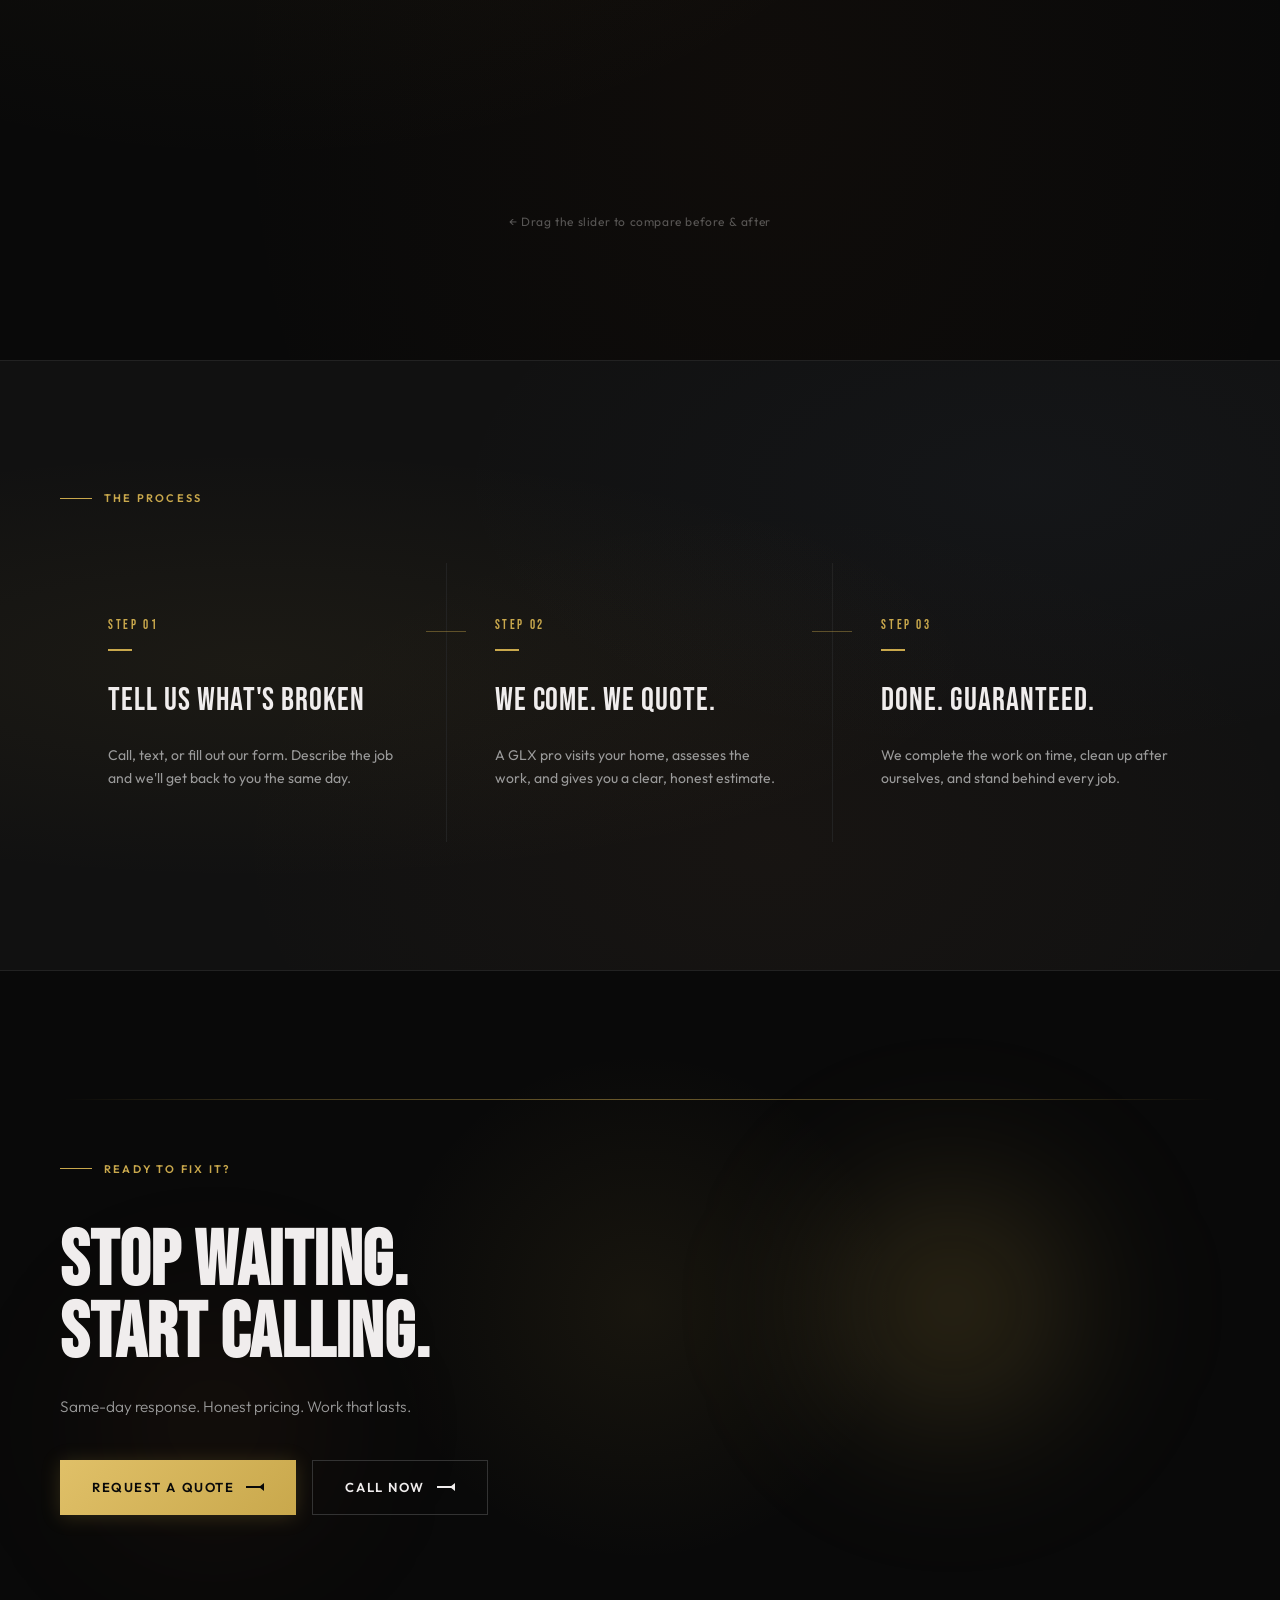
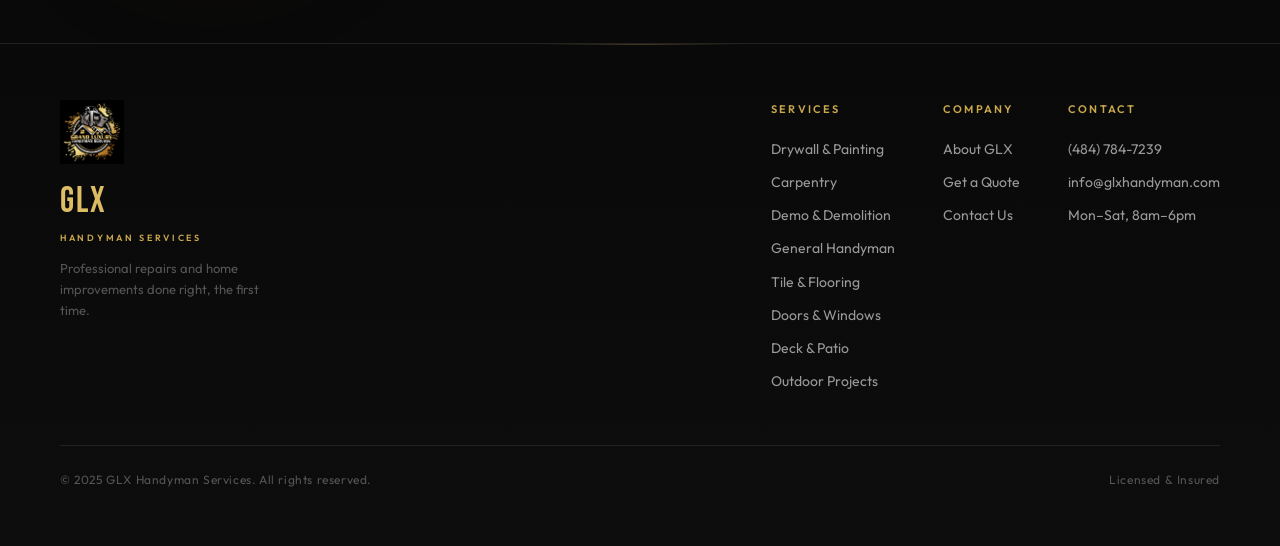
==== commit 86f2224c: "Restructure services + add before/after sliders + 11 new photos Service categories restructured per " ====
--- a/index.html
+++ b/index.html
@@ -4,7 +4,7 @@
   <meta charset="UTF-8" />
   <meta name="viewport" content="width=device-width, initial-scale=1.0" />
   <title>GLX Handyman — Professional Home Repair Services</title>
-  <meta name="description" content="GLX Handyman delivers professional home repair, carpentry, painting, plumbing, and installation services. Trusted, reliable, done right." />
+  <meta name="description" content="GLX Handyman delivers professional home repair, carpentry, painting, demo, tile, doors & windows, and general handyman services. Trusted, reliable, done right." />
   <link rel="preconnect" href="https://fonts.googleapis.com" />
   <link rel="preconnect" href="https://fonts.gstatic.com" crossorigin />
   <link href="https://fonts.googleapis.com/css2?family=Bebas+Neue&family=Outfit:wght@300;400;500;600&display=swap" rel="stylesheet" />
@@ -769,7 +769,7 @@
             <div class="testi-card-avatar">D</div>
             <div>
               <div class="testi-card-name">David L.</div>
-              <div class="testi-card-meta">Plumbing</div>
+              <div class="testi-card-meta">General Handyman</div>
             </div>
           </div>
           <div class="testi-card-stars">★★★★★</div>
@@ -839,12 +839,12 @@
             <div class="bento-title">Carpentry &amp; Wood</div>
           </div>
         </a>
-        <a href="/services#painting" class="bento-card tilt-card" data-cursor>
-          <img src="images/services/IMG_6710.jpg" alt="Painting" />
+        <a href="/services#drywall" class="bento-card tilt-card" data-cursor>
+          <img src="images/services/IMG_6710.jpg" alt="Drywall & Painting" />
           <div class="bento-arrow">→</div>
           <div class="bento-content">
             <span class="bento-num">02</span>
-            <div class="bento-title">Painting &amp; Finishing</div>
+            <div class="bento-title">Drywall &amp; Painting</div>
           </div>
         </a>
         <a href="/services#tile" class="bento-card tilt-card" data-cursor>
@@ -856,27 +856,27 @@
           </div>
         </a>
         <a href="/services#doors" class="bento-card tilt-card" data-cursor>
-          <img src="images/services/IMG_1907.jpg" alt="Doors & Windows" />
+          <img src="images/services/IMG_5905.jpg" alt="Doors & Windows" />
           <div class="bento-arrow">→</div>
           <div class="bento-content">
             <span class="bento-num">04</span>
             <div class="bento-title">Doors &amp; Windows</div>
           </div>
         </a>
-        <a href="/services#drywall" class="bento-card tilt-card" data-cursor>
-          <img src="https://images.unsplash.com/photo-1581858726788-75bc0f6a952d?auto=format&fit=crop&w=800&q=80" alt="Drywall repair" />
+        <a href="/services#demo" class="bento-card tilt-card" data-cursor>
+          <img src="images/services/IMG_5946.jpg" alt="Demo & Demolition" />
           <div class="bento-arrow">→</div>
           <div class="bento-content">
             <span class="bento-num">05</span>
-            <div class="bento-title">Drywall &amp; Patching</div>
+            <div class="bento-title">Demo &amp; Demolition</div>
           </div>
         </a>
-        <a href="/services#plumbing" class="bento-card tilt-card" data-cursor>
-          <img src="https://images.unsplash.com/photo-1585704032915-c3400ca199e7?auto=format&fit=crop&w=800&q=80" alt="Plumbing" />
+        <a href="/services#handyman" class="bento-card tilt-card" data-cursor>
+          <img src="images/services/IMG_6927.jpg" alt="General Handyman Services" />
           <div class="bento-arrow">→</div>
           <div class="bento-content">
             <span class="bento-num">06</span>
-            <div class="bento-title">Plumbing Repairs</div>
+            <div class="bento-title">General Handyman</div>
           </div>
         </a>
       </div>
@@ -886,10 +886,10 @@
   <!-- ── Ticker ───────────────────────────────────────────────── -->
   <div class="ticker-wrap">
     <div class="ticker-track">
-      <div class="ticker-item">Drywall Repair <span class="ticker-dot"></span></div>
+      <div class="ticker-item">Drywall &amp; Painting <span class="ticker-dot"></span></div>
       <div class="ticker-item">Carpentry &amp; Woodwork <span class="ticker-dot"></span></div>
-      <div class="ticker-item">Interior Painting <span class="ticker-dot"></span></div>
-      <div class="ticker-item">Plumbing Repairs <span class="ticker-dot"></span></div>
+      <div class="ticker-item">Demo &amp; Demolition <span class="ticker-dot"></span></div>
+      <div class="ticker-item">General Handyman <span class="ticker-dot"></span></div>
       <div class="ticker-item">Tile &amp; Flooring <span class="ticker-dot"></span></div>
       <div class="ticker-item">Door &amp; Window Install <span class="ticker-dot"></span></div>
       <div class="ticker-item">Furniture Assembly <span class="ticker-dot"></span></div>
@@ -1049,11 +1049,12 @@
         <div>
           <div class="footer-col-title">Services</div>
           <div class="footer-links">
-            <a href="/services#drywall" class="footer-link">Drywall &amp; Patching</a>
+            <a href="/services#drywall" class="footer-link">Drywall &amp; Painting</a>
             <a href="/services#carpentry" class="footer-link">Carpentry</a>
-            <a href="/services#painting" class="footer-link">Painting</a>
-            <a href="/services#plumbing" class="footer-link">Plumbing</a>
+            <a href="/services#demo" class="footer-link">Demo &amp; Demolition</a>
+            <a href="/services#handyman" class="footer-link">General Handyman</a>
             <a href="/services#tile" class="footer-link">Tile &amp; Flooring</a>
+            <a href="/services#doors" class="footer-link">Doors &amp; Windows</a>
             <a href="/services#decks" class="footer-link">Deck &amp; Patio</a>
             <a href="/services#outdoor" class="footer-link">Outdoor Projects</a>
           </div>
